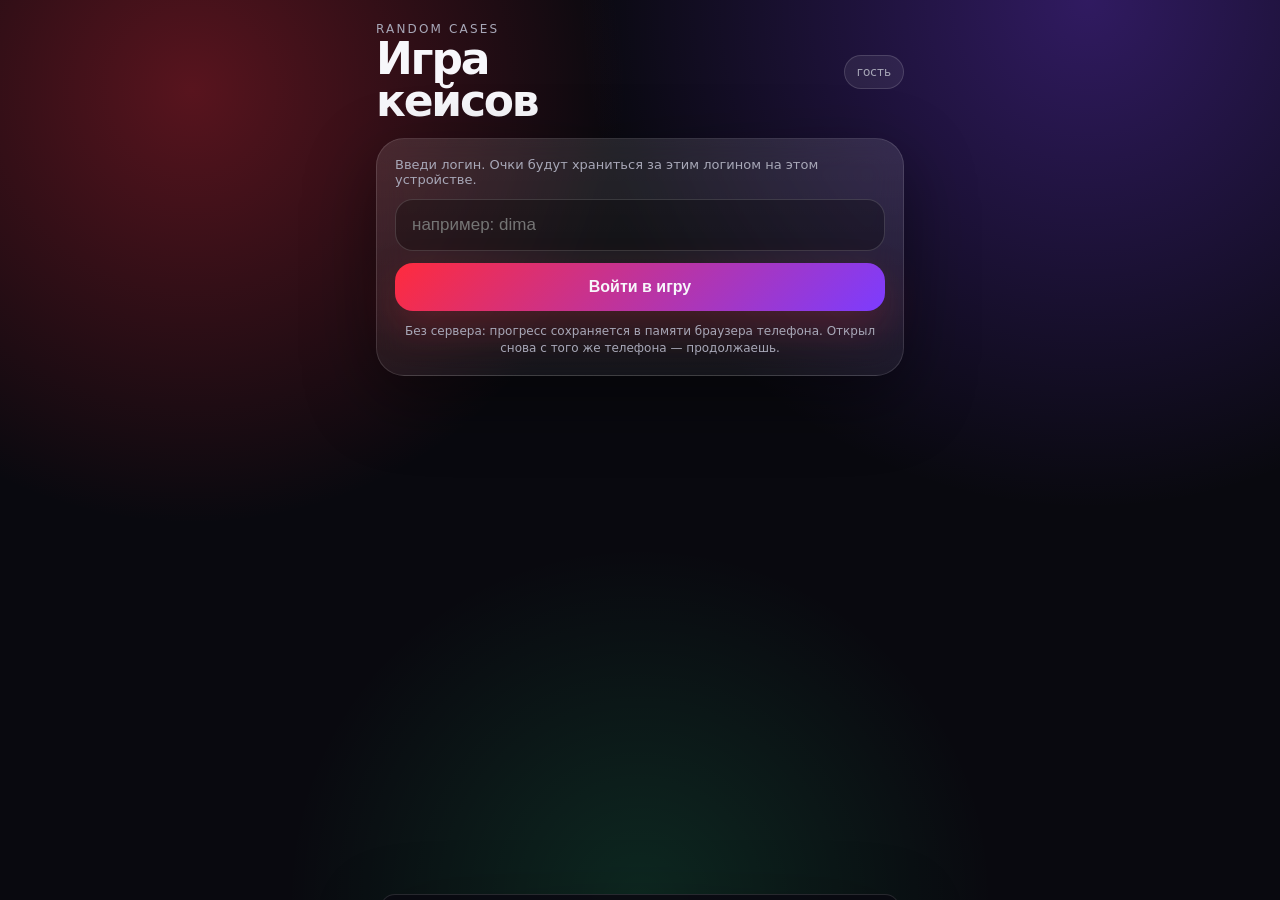
==== index.html @ 3bd00137 "Create mobile case points game" ====
<!doctype html>
<html lang="ru">
<head>
  <meta charset="utf-8" />
  <meta name="viewport" content="width=device-width, initial-scale=1, viewport-fit=cover" />
  <meta name="theme-color" content="#09090f" />
  <title>Case Points Game</title>
  <style>
    :root {
      --bg: #09090f;
      --panel: rgba(255,255,255,.08);
      --panel2: rgba(255,255,255,.12);
      --text: #f7f7fb;
      --muted: #a8a8b8;
      --accent: #ff2b3d;
      --accent2: #7c3cff;
      --good: #2cff9b;
      --warn: #ffd36a;
      --bad: #7f8797;
      --shadow: 0 24px 70px rgba(0,0,0,.42);
      --radius: 28px;
    }

    * { box-sizing: border-box; -webkit-tap-highlight-color: transparent; }
    html, body { margin: 0; min-height: 100%; background: var(--bg); color: var(--text); font-family: Inter, ui-sans-serif, system-ui, -apple-system, BlinkMacSystemFont, "Segoe UI", Arial, sans-serif; }
    body {
      background:
        radial-gradient(circle at 15% 10%, rgba(255,43,61,.32), transparent 32%),
        radial-gradient(circle at 85% 0%, rgba(124,60,255,.34), transparent 36%),
        radial-gradient(circle at 50% 100%, rgba(44,255,155,.13), transparent 32%),
        #09090f;
      overflow-x: hidden;
    }

    .app { width: min(100%, 560px); margin: 0 auto; min-height: 100svh; padding: 22px 16px calc(22px + env(safe-area-inset-bottom)); display: flex; flex-direction: column; gap: 16px; }
    .top { display: flex; align-items: center; justify-content: space-between; gap: 12px; }
    .brand { display: flex; flex-direction: column; gap: 2px; }
    .eyebrow { color: var(--muted); font-size: 12px; letter-spacing: .18em; text-transform: uppercase; }
    h1 { margin: 0; font-size: clamp(28px, 8vw, 44px); line-height: .95; letter-spacing: -.05em; }
    .badge { padding: 9px 12px; border: 1px solid rgba(255,255,255,.14); background: rgba(255,255,255,.07); border-radius: 999px; color: var(--muted); font-size: 12px; white-space: nowrap; }
    .card { border: 1px solid rgba(255,255,255,.12); background: linear-gradient(180deg, rgba(255,255,255,.11), rgba(255,255,255,.055)); border-radius: var(--radius); box-shadow: var(--shadow); backdrop-filter: blur(16px); }
    .login { padding: 18px; display: grid; gap: 12px; }
    label { font-size: 13px; color: var(--muted); }
    input { width: 100%; border: 1px solid rgba(255,255,255,.15); background: rgba(0,0,0,.28); color: var(--text); border-radius: 18px; padding: 15px 16px; outline: none; font-size: 17px; }
    input:focus { border-color: rgba(255,43,61,.72); box-shadow: 0 0 0 4px rgba(255,43,61,.13); }
    button { border: 0; color: var(--text); border-radius: 18px; padding: 15px 16px; font-weight: 800; font-size: 16px; cursor: pointer; touch-action: manipulation; }
    .primary { background: linear-gradient(135deg, var(--accent), var(--accent2)); box-shadow: 0 16px 40px rgba(255,43,61,.22); }
    .ghost { background: rgba(255,255,255,.1); color: var(--muted); }
    .danger { background: rgba(255,43,61,.14); color: #ffb8be; border: 1px solid rgba(255,43,61,.24); }
    .stats { display: grid; grid-template-columns: 1.2fr .8fr; gap: 12px; }
    .stat { padding: 16px; min-height: 96px; display: flex; flex-direction: column; justify-content: space-between; }
    .stat-title { color: var(--muted); font-size: 13px; }
    .score { font-size: 42px; font-weight: 950; letter-spacing: -.06em; }
    .small-score { font-size: 25px; font-weight: 900; }
    .game { padding: 18px; display: grid; gap: 16px; }
    .cases { display: grid; grid-template-columns: 1fr 1fr; gap: 12px; }
    .case { min-height: 190px; position: relative; overflow: hidden; background: linear-gradient(160deg, rgba(255,255,255,.16), rgba(255,255,255,.055)); border: 1px solid rgba(255,255,255,.12); display: flex; flex-direction: column; align-items: center; justify-content: center; gap: 12px; transform: translateZ(0); }
    .case::before { content: ""; position: absolute; inset: -40%; background: radial-gradient(circle, rgba(255,255,255,.22), transparent 35%); opacity: 0; transform: scale(.5); transition: .25s ease; }
    .case:active::before { opacity: 1; transform: scale(1); }
    .case-icon { width: 74px; height: 74px; border-radius: 22px; display: grid; place-items: center; font-size: 42px; background: linear-gradient(135deg, rgba(255,43,61,.26), rgba(124,60,255,.28)); border: 1px solid rgba(255,255,255,.16); box-shadow: inset 0 0 30px rgba(255,255,255,.06); }
    .case-name { font-size: 18px; font-weight: 900; }
    .case-sub { color: var(--muted); font-size: 12px; }
    .result { min-height: 94px; padding: 16px; display: grid; gap: 5px; border-radius: 24px; background: rgba(0,0,0,.22); border: 1px solid rgba(255,255,255,.09); }
    .result-title { font-size: 18px; font-weight: 900; }
    .result-text { color: var(--muted); font-size: 14px; line-height: 1.35; }
    .flash { animation: flash .45s ease both; }
    @keyframes flash { 0% { transform: scale(.98); filter: brightness(1); } 45% { transform: scale(1.02); filter: brightness(1.28); } 100% { transform: scale(1); filter: brightness(1); } }
    .history { padding: 16px; display: grid; gap: 10px; }
    .history-head { display: flex; justify-content: space-between; align-items: center; gap: 10px; }
    .history h2 { margin: 0; font-size: 18px; }
    .list { display: grid; gap: 8px; max-height: 220px; overflow: auto; padding-right: 2px; }
    .row { display: grid; grid-template-columns: 1fr auto; gap: 12px; padding: 11px 12px; border-radius: 16px; background: rgba(255,255,255,.07); color: var(--muted); font-size: 13px; }
    .gain { font-weight: 900; color: var(--good); }
    .zero { color: var(--bad); }
    .controls { display: grid; grid-template-columns: 1fr 1fr; gap: 10px; }
    .hidden { display: none !important; }
    .hint { color: var(--muted); font-size: 12px; line-height: 1.45; text-align: center; }
    .toast { position: fixed; left: 50%; bottom: calc(18px + env(safe-area-inset-bottom)); transform: translateX(-50%) translateY(140%); width: min(calc(100% - 28px), 520px); padding: 14px 16px; border-radius: 18px; background: rgba(10,10,18,.92); border: 1px solid rgba(255,255,255,.12); box-shadow: var(--shadow); color: var(--text); font-size: 14px; transition: .25s ease; z-index: 10; }
    .toast.show { transform: translateX(-50%) translateY(0); }
    @media (max-width: 380px) { .case { min-height: 165px; } .score { font-size: 36px; } .controls { grid-template-columns: 1fr; } }
  </style>
</head>
<body>
  <main class="app">
    <section class="top">
      <div class="brand">
        <div class="eyebrow">random cases</div>
        <h1>Игра<br>кейсов</h1>
      </div>
      <div class="badge" id="sessionBadge">гость</div>
    </section>

    <section class="card login" id="loginBox">
      <label for="loginInput">Введи логин. Очки будут храниться за этим логином на этом устройстве.</label>
      <input id="loginInput" autocomplete="username" inputmode="text" placeholder="например: dima" maxlength="32" />
      <button class="primary" id="loginBtn">Войти в игру</button>
      <div class="hint">Без сервера: прогресс сохраняется в памяти браузера телефона. Открыл снова с того же телефона — продолжаешь.</div>
    </section>

    <section id="gameBox" class="hidden">
      <section class="stats">
        <div class="card stat">
          <div class="stat-title">Твой баланс</div>
          <div><span class="score" id="score">0</span> очков</div>
        </div>
        <div class="card stat">
          <div class="stat-title">Открыто</div>
          <div><span class="small-score" id="opened">0</span> кейсов</div>
        </div>
      </section>

      <section class="card game">
        <div class="result" id="resultBox">
          <div class="result-title">Выбери кейс</div>
          <div class="result-text">В одном из двух кейсов может быть пусто, 50, 100 или 200 очков. Рандом холодный. Как город ночью.</div>
        </div>
        <div class="cases">
          <button class="case" data-case="left" aria-label="Открыть левый кейс">
            <div class="case-icon">◈</div>
            <div class="case-name">Кейс 01</div>
            <div class="case-sub">нажми</div>
          </button>
          <button class="case" data-case="right" aria-label="Открыть правый кейс">
            <div class="case-icon">◆</div>
            <div class="case-name">Кейс 02</div>
            <div class="case-sub">нажми</div>
          </button>
        </div>
      </section>

      <section class="card history">
        <div class="history-head">
          <h2>История</h2>
          <span class="badge" id="loginLabel"></span>
        </div>
        <div class="list" id="historyList"></div>
        <div class="controls">
          <button class="ghost" id="logoutBtn">Сменить логин</button>
          <button class="danger" id="resetBtn">Сбросить очки</button>
        </div>
      </section>
    </section>
  </main>

  <div class="toast" id="toast"></div>

  <script>
    const STORAGE_KEY = 'case-points-game-v1';
    const REWARDS = [0, 50, 100, 200];
    const state = { currentLogin: '', players: {} };

    const $ = (id) => document.getElementById(id);
    const loginBox = $('loginBox');
    const gameBox = $('gameBox');
    const loginInput = $('loginInput');
    const loginBtn = $('loginBtn');
    const score = $('score');
    const opened = $('opened');
    const resultBox = $('resultBox');
    const historyList = $('historyList');
    const sessionBadge = $('sessionBadge');
    const loginLabel = $('loginLabel');
    const toast = $('toast');

    function load() {
      try {
        const raw = localStorage.getItem(STORAGE_KEY);
        if (!raw) return;
        const saved = JSON.parse(raw);
        state.currentLogin = saved.currentLogin || '';
        state.players = saved.players || {};
      } catch (error) {
        console.warn('Storage load error', error);
      }
    }

    function save() {
      localStorage.setItem(STORAGE_KEY, JSON.stringify(state));
    }

    function normalizeLogin(value) {
      return String(value || '').trim().replace(/\s+/g, '_').toLowerCase();
    }

    function ensurePlayer(login) {
      if (!state.players[login]) {
        state.players[login] = { score: 0, opened: 0, history: [] };
      }
      return state.players[login];
    }

    function showToast(text) {
      toast.textContent = text;
      toast.classList.add('show');
      clearTimeout(showToast.timer);
      showToast.timer = setTimeout(() => toast.classList.remove('show'), 1800);
    }

    function setScreen() {
      if (state.currentLogin) {
        loginBox.classList.add('hidden');
        gameBox.classList.remove('hidden');
      } else {
        loginBox.classList.remove('hidden');
        gameBox.classList.add('hidden');
      }
      render();
    }

    function render() {
      const login = state.currentLogin;
      sessionBadge.textContent = login ? '@' + login : 'гость';
      loginLabel.textContent = login ? '@' + login : '';
      if (!login) return;

      const player = ensurePlayer(login);
      score.textContent = player.score;
      opened.textContent = player.opened;

      if (!player.history.length) {
        historyList.innerHTML = '<div class="row"><span>Пока пусто. Первый кейс ждёт.</span><span class="zero">0</span></div>';
        return;
      }

      historyList.innerHTML = player.history.slice(0, 20).map(item => {
        const cls = item.points > 0 ? 'gain' : 'zero';
        const sign = item.points > 0 ? '+' : '';
        return `<div class="row"><span>${item.time} · ${item.caseName}</span><span class="${cls}">${sign}${item.points}</span></div>`;
      }).join('');
    }

    function login() {
      const login = normalizeLogin(loginInput.value);
      if (login.length < 2) {
        showToast('Логин слишком короткий. Минимум 2 символа.');
        return;
      }
      state.currentLogin = login;
      ensurePlayer(login);
      save();
      resultBox.classList.remove('flash');
      setScreen();
      showToast('Вход выполнен: @' + login);
    }

    function openCase(caseSide) {
      const login = state.currentLogin;
      if (!login) return;
      const player = ensurePlayer(login);
      const points = REWARDS[Math.floor(Math.random() * REWARDS.length)];
      const caseName = caseSide === 'left' ? 'Кейс 01' : 'Кейс 02';
      const time = new Date().toLocaleString('ru-RU', { day: '2-digit', month: '2-digit', hour: '2-digit', minute: '2-digit' });

      player.score += points;
      player.opened += 1;
      player.history.unshift({ caseName, points, time });
      player.history = player.history.slice(0, 50);
      save();

      resultBox.classList.remove('flash');
      void resultBox.offsetWidth;
      resultBox.classList.add('flash');

      if (points === 0) {
        resultBox.innerHTML = '<div class="result-title">Пусто</div><div class="result-text">Кейс был холодный. Очки не добавлены. Баланс сохранён.</div>';
      } else {
        resultBox.innerHTML = `<div class="result-title">+${points} очков</div><div class="result-text">${caseName} сработал. Очки записаны на логин @${login}.</div>`;
      }
      render();
    }

    function logout() {
      state.currentLogin = '';
      save();
      setScreen();
      showToast('Логин сменён.');
    }

    function resetCurrent() {
      const login = state.currentLogin;
      if (!login) return;
      state.players[login] = { score: 0, opened: 0, history: [] };
      save();
      resultBox.innerHTML = '<div class="result-title">Сброшено</div><div class="result-text">Очки текущего логина очищены. Можно начинать заново.</div>';
      render();
      showToast('Очки сброшены для @' + login);
    }

    loginBtn.addEventListener('click', login);
    loginInput.addEventListener('keydown', (event) => { if (event.key === 'Enter') login(); });
    document.querySelectorAll('.case').forEach(btn => btn.addEventListener('click', () => openCase(btn.dataset.case)));
    $('logoutBtn').addEventListener('click', logout);
    $('resetBtn').addEventListener('click', resetCurrent);

    load();
    setScreen();
  </script>
</body>
</html>
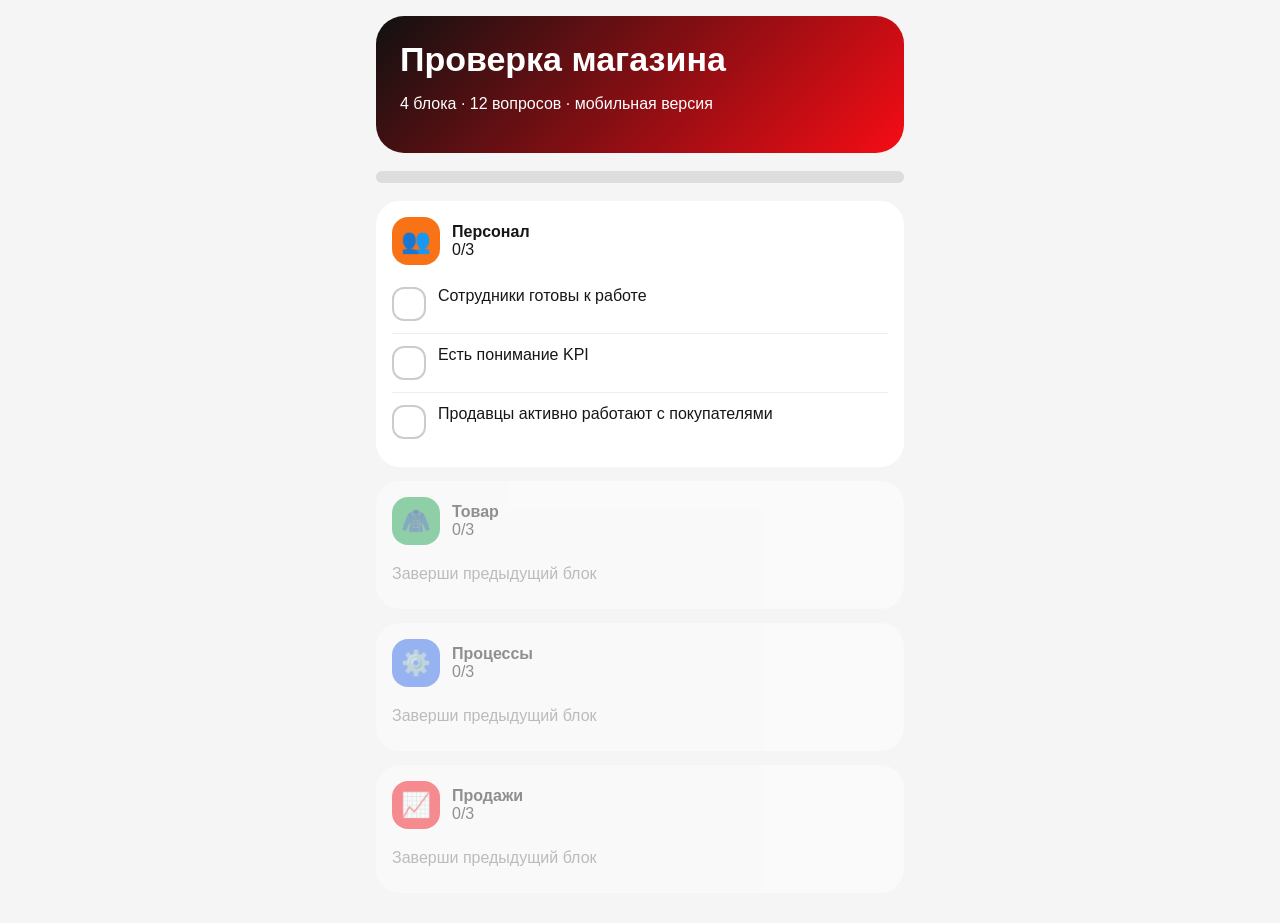
==== commit 7f213367: "Build mobile store checklist app" ====
--- a/index.html
+++ b/index.html
@@ -1,299 +1 @@
-<!doctype html>
-<html lang="ru">
-<head>
-  <meta charset="utf-8" />
-  <meta name="viewport" content="width=device-width, initial-scale=1, viewport-fit=cover" />
-  <meta name="theme-color" content="#09090f" />
-  <title>Case Points Game</title>
-  <style>
-    :root {
-      --bg: #09090f;
-      --panel: rgba(255,255,255,.08);
-      --panel2: rgba(255,255,255,.12);
-      --text: #f7f7fb;
-      --muted: #a8a8b8;
-      --accent: #ff2b3d;
-      --accent2: #7c3cff;
-      --good: #2cff9b;
-      --warn: #ffd36a;
-      --bad: #7f8797;
-      --shadow: 0 24px 70px rgba(0,0,0,.42);
-      --radius: 28px;
-    }
-
-    * { box-sizing: border-box; -webkit-tap-highlight-color: transparent; }
-    html, body { margin: 0; min-height: 100%; background: var(--bg); color: var(--text); font-family: Inter, ui-sans-serif, system-ui, -apple-system, BlinkMacSystemFont, "Segoe UI", Arial, sans-serif; }
-    body {
-      background:
-        radial-gradient(circle at 15% 10%, rgba(255,43,61,.32), transparent 32%),
-        radial-gradient(circle at 85% 0%, rgba(124,60,255,.34), transparent 36%),
-        radial-gradient(circle at 50% 100%, rgba(44,255,155,.13), transparent 32%),
-        #09090f;
-      overflow-x: hidden;
-    }
-
-    .app { width: min(100%, 560px); margin: 0 auto; min-height: 100svh; padding: 22px 16px calc(22px + env(safe-area-inset-bottom)); display: flex; flex-direction: column; gap: 16px; }
-    .top { display: flex; align-items: center; justify-content: space-between; gap: 12px; }
-    .brand { display: flex; flex-direction: column; gap: 2px; }
-    .eyebrow { color: var(--muted); font-size: 12px; letter-spacing: .18em; text-transform: uppercase; }
-    h1 { margin: 0; font-size: clamp(28px, 8vw, 44px); line-height: .95; letter-spacing: -.05em; }
-    .badge { padding: 9px 12px; border: 1px solid rgba(255,255,255,.14); background: rgba(255,255,255,.07); border-radius: 999px; color: var(--muted); font-size: 12px; white-space: nowrap; }
-    .card { border: 1px solid rgba(255,255,255,.12); background: linear-gradient(180deg, rgba(255,255,255,.11), rgba(255,255,255,.055)); border-radius: var(--radius); box-shadow: var(--shadow); backdrop-filter: blur(16px); }
-    .login { padding: 18px; display: grid; gap: 12px; }
-    label { font-size: 13px; color: var(--muted); }
-    input { width: 100%; border: 1px solid rgba(255,255,255,.15); background: rgba(0,0,0,.28); color: var(--text); border-radius: 18px; padding: 15px 16px; outline: none; font-size: 17px; }
-    input:focus { border-color: rgba(255,43,61,.72); box-shadow: 0 0 0 4px rgba(255,43,61,.13); }
-    button { border: 0; color: var(--text); border-radius: 18px; padding: 15px 16px; font-weight: 800; font-size: 16px; cursor: pointer; touch-action: manipulation; }
-    .primary { background: linear-gradient(135deg, var(--accent), var(--accent2)); box-shadow: 0 16px 40px rgba(255,43,61,.22); }
-    .ghost { background: rgba(255,255,255,.1); color: var(--muted); }
-    .danger { background: rgba(255,43,61,.14); color: #ffb8be; border: 1px solid rgba(255,43,61,.24); }
-    .stats { display: grid; grid-template-columns: 1.2fr .8fr; gap: 12px; }
-    .stat { padding: 16px; min-height: 96px; display: flex; flex-direction: column; justify-content: space-between; }
-    .stat-title { color: var(--muted); font-size: 13px; }
-    .score { font-size: 42px; font-weight: 950; letter-spacing: -.06em; }
-    .small-score { font-size: 25px; font-weight: 900; }
-    .game { padding: 18px; display: grid; gap: 16px; }
-    .cases { display: grid; grid-template-columns: 1fr 1fr; gap: 12px; }
-    .case { min-height: 190px; position: relative; overflow: hidden; background: linear-gradient(160deg, rgba(255,255,255,.16), rgba(255,255,255,.055)); border: 1px solid rgba(255,255,255,.12); display: flex; flex-direction: column; align-items: center; justify-content: center; gap: 12px; transform: translateZ(0); }
-    .case::before { content: ""; position: absolute; inset: -40%; background: radial-gradient(circle, rgba(255,255,255,.22), transparent 35%); opacity: 0; transform: scale(.5); transition: .25s ease; }
-    .case:active::before { opacity: 1; transform: scale(1); }
-    .case-icon { width: 74px; height: 74px; border-radius: 22px; display: grid; place-items: center; font-size: 42px; background: linear-gradient(135deg, rgba(255,43,61,.26), rgba(124,60,255,.28)); border: 1px solid rgba(255,255,255,.16); box-shadow: inset 0 0 30px rgba(255,255,255,.06); }
-    .case-name { font-size: 18px; font-weight: 900; }
-    .case-sub { color: var(--muted); font-size: 12px; }
-    .result { min-height: 94px; padding: 16px; display: grid; gap: 5px; border-radius: 24px; background: rgba(0,0,0,.22); border: 1px solid rgba(255,255,255,.09); }
-    .result-title { font-size: 18px; font-weight: 900; }
-    .result-text { color: var(--muted); font-size: 14px; line-height: 1.35; }
-    .flash { animation: flash .45s ease both; }
-    @keyframes flash { 0% { transform: scale(.98); filter: brightness(1); } 45% { transform: scale(1.02); filter: brightness(1.28); } 100% { transform: scale(1); filter: brightness(1); } }
-    .history { padding: 16px; display: grid; gap: 10px; }
-    .history-head { display: flex; justify-content: space-between; align-items: center; gap: 10px; }
-    .history h2 { margin: 0; font-size: 18px; }
-    .list { display: grid; gap: 8px; max-height: 220px; overflow: auto; padding-right: 2px; }
-    .row { display: grid; grid-template-columns: 1fr auto; gap: 12px; padding: 11px 12px; border-radius: 16px; background: rgba(255,255,255,.07); color: var(--muted); font-size: 13px; }
-    .gain { font-weight: 900; color: var(--good); }
-    .zero { color: var(--bad); }
-    .controls { display: grid; grid-template-columns: 1fr 1fr; gap: 10px; }
-    .hidden { display: none !important; }
-    .hint { color: var(--muted); font-size: 12px; line-height: 1.45; text-align: center; }
-    .toast { position: fixed; left: 50%; bottom: calc(18px + env(safe-area-inset-bottom)); transform: translateX(-50%) translateY(140%); width: min(calc(100% - 28px), 520px); padding: 14px 16px; border-radius: 18px; background: rgba(10,10,18,.92); border: 1px solid rgba(255,255,255,.12); box-shadow: var(--shadow); color: var(--text); font-size: 14px; transition: .25s ease; z-index: 10; }
-    .toast.show { transform: translateX(-50%) translateY(0); }
-    @media (max-width: 380px) { .case { min-height: 165px; } .score { font-size: 36px; } .controls { grid-template-columns: 1fr; } }
-  </style>
-</head>
-<body>
-  <main class="app">
-    <section class="top">
-      <div class="brand">
-        <div class="eyebrow">random cases</div>
-        <h1>Игра<br>кейсов</h1>
-      </div>
-      <div class="badge" id="sessionBadge">гость</div>
-    </section>
-
-    <section class="card login" id="loginBox">
-      <label for="loginInput">Введи логин. Очки будут храниться за этим логином на этом устройстве.</label>
-      <input id="loginInput" autocomplete="username" inputmode="text" placeholder="например: dima" maxlength="32" />
-      <button class="primary" id="loginBtn">Войти в игру</button>
-      <div class="hint">Без сервера: прогресс сохраняется в памяти браузера телефона. Открыл снова с того же телефона — продолжаешь.</div>
-    </section>
-
-    <section id="gameBox" class="hidden">
-      <section class="stats">
-        <div class="card stat">
-          <div class="stat-title">Твой баланс</div>
-          <div><span class="score" id="score">0</span> очков</div>
-        </div>
-        <div class="card stat">
-          <div class="stat-title">Открыто</div>
-          <div><span class="small-score" id="opened">0</span> кейсов</div>
-        </div>
-      </section>
-
-      <section class="card game">
-        <div class="result" id="resultBox">
-          <div class="result-title">Выбери кейс</div>
-          <div class="result-text">В одном из двух кейсов может быть пусто, 50, 100 или 200 очков. Рандом холодный. Как город ночью.</div>
-        </div>
-        <div class="cases">
-          <button class="case" data-case="left" aria-label="Открыть левый кейс">
-            <div class="case-icon">◈</div>
-            <div class="case-name">Кейс 01</div>
-            <div class="case-sub">нажми</div>
-          </button>
-          <button class="case" data-case="right" aria-label="Открыть правый кейс">
-            <div class="case-icon">◆</div>
-            <div class="case-name">Кейс 02</div>
-            <div class="case-sub">нажми</div>
-          </button>
-        </div>
-      </section>
-
-      <section class="card history">
-        <div class="history-head">
-          <h2>История</h2>
-          <span class="badge" id="loginLabel"></span>
-        </div>
-        <div class="list" id="historyList"></div>
-        <div class="controls">
-          <button class="ghost" id="logoutBtn">Сменить логин</button>
-          <button class="danger" id="resetBtn">Сбросить очки</button>
-        </div>
-      </section>
-    </section>
-  </main>
-
-  <div class="toast" id="toast"></div>
-
-  <script>
-    const STORAGE_KEY = 'case-points-game-v1';
-    const REWARDS = [0, 50, 100, 200];
-    const state = { currentLogin: '', players: {} };
-
-    const $ = (id) => document.getElementById(id);
-    const loginBox = $('loginBox');
-    const gameBox = $('gameBox');
-    const loginInput = $('loginInput');
-    const loginBtn = $('loginBtn');
-    const score = $('score');
-    const opened = $('opened');
-    const resultBox = $('resultBox');
-    const historyList = $('historyList');
-    const sessionBadge = $('sessionBadge');
-    const loginLabel = $('loginLabel');
-    const toast = $('toast');
-
-    function load() {
-      try {
-        const raw = localStorage.getItem(STORAGE_KEY);
-        if (!raw) return;
-        const saved = JSON.parse(raw);
-        state.currentLogin = saved.currentLogin || '';
-        state.players = saved.players || {};
-      } catch (error) {
-        console.warn('Storage load error', error);
-      }
-    }
-
-    function save() {
-      localStorage.setItem(STORAGE_KEY, JSON.stringify(state));
-    }
-
-    function normalizeLogin(value) {
-      return String(value || '').trim().replace(/\s+/g, '_').toLowerCase();
-    }
-
-    function ensurePlayer(login) {
-      if (!state.players[login]) {
-        state.players[login] = { score: 0, opened: 0, history: [] };
-      }
-      return state.players[login];
-    }
-
-    function showToast(text) {
-      toast.textContent = text;
-      toast.classList.add('show');
-      clearTimeout(showToast.timer);
-      showToast.timer = setTimeout(() => toast.classList.remove('show'), 1800);
-    }
-
-    function setScreen() {
-      if (state.currentLogin) {
-        loginBox.classList.add('hidden');
-        gameBox.classList.remove('hidden');
-      } else {
-        loginBox.classList.remove('hidden');
-        gameBox.classList.add('hidden');
-      }
-      render();
-    }
-
-    function render() {
-      const login = state.currentLogin;
-      sessionBadge.textContent = login ? '@' + login : 'гость';
-      loginLabel.textContent = login ? '@' + login : '';
-      if (!login) return;
-
-      const player = ensurePlayer(login);
-      score.textContent = player.score;
-      opened.textContent = player.opened;
-
-      if (!player.history.length) {
-        historyList.innerHTML = '<div class="row"><span>Пока пусто. Первый кейс ждёт.</span><span class="zero">0</span></div>';
-        return;
-      }
-
-      historyList.innerHTML = player.history.slice(0, 20).map(item => {
-        const cls = item.points > 0 ? 'gain' : 'zero';
-        const sign = item.points > 0 ? '+' : '';
-        return `<div class="row"><span>${item.time} · ${item.caseName}</span><span class="${cls}">${sign}${item.points}</span></div>`;
-      }).join('');
-    }
-
-    function login() {
-      const login = normalizeLogin(loginInput.value);
-      if (login.length < 2) {
-        showToast('Логин слишком короткий. Минимум 2 символа.');
-        return;
-      }
-      state.currentLogin = login;
-      ensurePlayer(login);
-      save();
-      resultBox.classList.remove('flash');
-      setScreen();
-      showToast('Вход выполнен: @' + login);
-    }
-
-    function openCase(caseSide) {
-      const login = state.currentLogin;
-      if (!login) return;
-      const player = ensurePlayer(login);
-      const points = REWARDS[Math.floor(Math.random() * REWARDS.length)];
-      const caseName = caseSide === 'left' ? 'Кейс 01' : 'Кейс 02';
-      const time = new Date().toLocaleString('ru-RU', { day: '2-digit', month: '2-digit', hour: '2-digit', minute: '2-digit' });
-
-      player.score += points;
-      player.opened += 1;
-      player.history.unshift({ caseName, points, time });
-      player.history = player.history.slice(0, 50);
-      save();
-
-      resultBox.classList.remove('flash');
-      void resultBox.offsetWidth;
-      resultBox.classList.add('flash');
-
-      if (points === 0) {
-        resultBox.innerHTML = '<div class="result-title">Пусто</div><div class="result-text">Кейс был холодный. Очки не добавлены. Баланс сохранён.</div>';
-      } else {
-        resultBox.innerHTML = `<div class="result-title">+${points} очков</div><div class="result-text">${caseName} сработал. Очки записаны на логин @${login}.</div>`;
-      }
-      render();
-    }
-
-    function logout() {
-      state.currentLogin = '';
-      save();
-      setScreen();
-      showToast('Логин сменён.');
-    }
-
-    function resetCurrent() {
-      const login = state.currentLogin;
-      if (!login) return;
-      state.players[login] = { score: 0, opened: 0, history: [] };
-      save();
-      resultBox.innerHTML = '<div class="result-title">Сброшено</div><div class="result-text">Очки текущего логина очищены. Можно начинать заново.</div>';
-      render();
-      showToast('Очки сброшены для @' + login);
-    }
-
-    loginBtn.addEventListener('click', login);
-    loginInput.addEventListener('keydown', (event) => { if (event.key === 'Enter') login(); });
-    document.querySelectorAll('.case').forEach(btn => btn.addEventListener('click', () => openCase(btn.dataset.case)));
-    $('logoutBtn').addEventListener('click', logout);
-    $('resetBtn').addEventListener('click', resetCurrent);
-
-    load();
-    setScreen();
-  </script>
-</body>
-</html>+<!DOCTYPE html><html lang="ru"><head><meta charset="UTF-8"><meta name="viewport" content="width=device-width, initial-scale=1.0"><title>Чек-лист магазина</title><style>:root{--red:#f60c15;--dark:#161616;--bg:#f5f5f5;--green:#16a34a;--orange:#f97316;--blue:#2563eb}*{box-sizing:border-box}body{margin:0;font-family:-apple-system,BlinkMacSystemFont,'Segoe UI',sans-serif;background:var(--bg);color:var(--dark)}.app{max-width:560px;margin:auto;padding:16px}.hero{background:linear-gradient(135deg,#111,#f60c15);color:#fff;padding:24px;border-radius:28px}.hero h1{margin:0 0 10px;font-size:34px}.progress{height:12px;background:#ddd;border-radius:999px;overflow:hidden;margin:18px 0}.bar{height:100%;width:0;background:linear-gradient(90deg,var(--red),#ff9d00);transition:.3s}.block{background:#fff;border-radius:24px;padding:16px;margin-bottom:14px;opacity:.45;transition:.3s}.block.active,.block.done{opacity:1}.head{display:flex;gap:12px;align-items:center;margin-bottom:10px}.icon{width:48px;height:48px;border-radius:16px;display:flex;align-items:center;justify-content:center;color:#fff;font-size:24px}.personnel{background:var(--orange)}.product{background:var(--green)}.process{background:var(--blue)}.sales{background:var(--red)}.question{display:flex;gap:12px;padding:12px 0;border-top:1px solid #eee;align-items:flex-start}.question:first-child{border-top:0}.check{width:34px;height:34px;border-radius:12px;border:2px solid #ccc;flex:0 0 34px;display:flex;align-items:center;justify-content:center;font-weight:900}.question.done .check{background:var(--green);border-color:var(--green);color:#fff}.question.done .check:before{content:'✓'}.locked{display:none;color:#777;padding:10px 0}.block:not(.active):not(.done) .questions{display:none}.block:not(.active):not(.done) .locked{display:block}.result{display:none;background:#fff;padding:18px;border-radius:28px;margin-top:20px}.result.show{display:block}.donut{width:220px;height:220px;border-radius:50%;margin:18px auto;position:relative}.donut:after{content:attr(data-label);position:absolute;inset:34px;background:#fff;border-radius:50%;display:flex;align-items:center;justify-content:center;font-size:32px;font-weight:900}.legend div{display:flex;justify-content:space-between;background:#f7f7f7;padding:12px;border-radius:14px;margin-top:8px}button.reset{width:100%;padding:15px;border:0;border-radius:16px;background:#111;color:#fff;font-weight:800;margin-top:14px}</style></head><body><main class='app'><section class='hero'><h1>Проверка магазина</h1><p>4 блока · 12 вопросов · мобильная версия</p></section><div class='progress'><div class='bar' id='bar'></div></div><div id='blocks'></div><section class='result' id='result'><h2>Статистика проверки</h2><div class='donut' id='donut' data-label='100%'></div><div class='legend' id='legend'></div><button class='reset' onclick='resetAll()'>Начать заново</button></section></main><script>const data=[{id:'personnel',title:'Персонал',cls:'personnel',icon:'👥',q:['Сотрудники готовы к работе','Есть понимание KPI','Продавцы активно работают с покупателями']},{id:'product',title:'Товар',cls:'product',icon:'🧥',q:['Товар отпарен','Размеры представлены','Ценники корректны']},{id:'process',title:'Процессы',cls:'process',icon:'⚙️',q:['Касса работает','Поставка разобрана','Зал чистый и освещен']},{id:'sales',title:'Продажи',cls:'sales',icon:'📈',q:['Есть допродажи','Команда знает план','Контролируются примерки']}];const total=12;let state=JSON.parse(localStorage.getItem('checklist-v1')||'{}');data.forEach(b=>{if(!state[b.id])state[b.id]=[false,false,false]});function done(b){return state[b.id].every(Boolean)}function activeIndex(){const i=data.findIndex(b=>!done(b));return i===-1?3:i}function render(){const root=document.getElementById('blocks');root.innerHTML='';const ai=activeIndex();data.forEach((b,bi)=>{const el=document.createElement('div');el.className='block '+(done(b)?'done':'')+' '+((bi===ai&&!done(b))?'active':'');el.innerHTML=`<div class='head'><div class='icon ${b.cls}'>${b.icon}</div><div><b>${b.title}</b><div>${state[b.id].filter(Boolean).length}/3</div></div></div><div class='locked'>Заверши предыдущий блок</div><div class='questions'>${b.q.map((q,i)=>`<div class='question ${state[b.id][i]?'done':''}' data-b='${b.id}' data-i='${i}'><div class='check'></div><div>${q}</div></div>`).join('')}</div>`;root.appendChild(el)});document.querySelectorAll('.question').forEach(q=>q.onclick=()=>{const b=q.dataset.b;const i=+q.dataset.i;state[b][i]=!state[b][i];save();render()});const completed=data.reduce((s,b)=>s+state[b.id].filter(Boolean).length,0);document.getElementById('bar').style.width=(completed/total*100)+'%';if(completed===total)showResult();else document.getElementById('result').classList.remove('show')}function showResult(){const result=document.getElementById('result');result.classList.add('show');const colors=['#f97316','#16a34a','#2563eb','#f60c15'];let start=0;let grad=[];data.forEach((b,i)=>{let deg=90;grad.push(`${colors[i]} ${start}deg ${start+deg}deg`);start+=deg});const donut=document.getElementById('donut');donut.style.background=`conic-gradient(${grad.join(',')})`;const legend=document.getElementById('legend');legend.innerHTML=data.map((b,i)=>`<div><span>${b.title}</span><b>3/3</b></div>`).join('')}function save(){localStorage.setItem('checklist-v1',JSON.stringify(state))}function resetAll(){localStorage.removeItem('checklist-v1');state={};data.forEach(b=>state[b.id]=[false,false,false]);save();render();window.scrollTo({top:0,behavior:'smooth'})}render();</script></body></html>
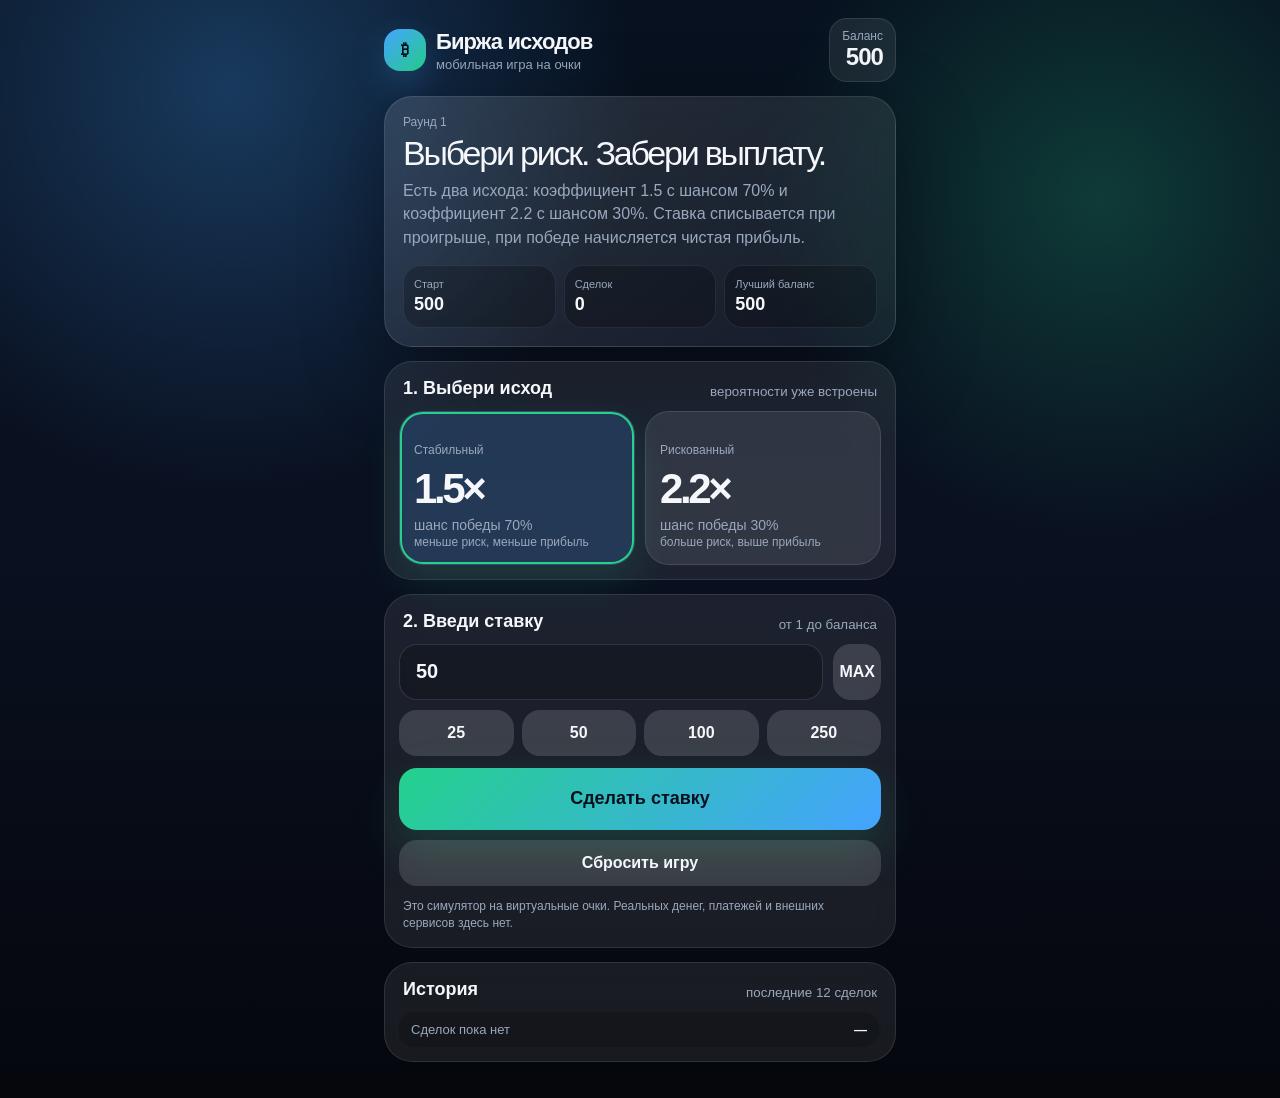
==== commit b4437daf: "Add mobile exchange odds game" ====
--- a/index.html
+++ b/index.html
@@ -1 +1,492 @@
-<!DOCTYPE html><html lang="ru"><head><meta charset="UTF-8"><meta name="viewport" content="width=device-width, initial-scale=1.0"><title>Чек-лист магазина</title><style>:root{--red:#f60c15;--dark:#161616;--bg:#f5f5f5;--green:#16a34a;--orange:#f97316;--blue:#2563eb}*{box-sizing:border-box}body{margin:0;font-family:-apple-system,BlinkMacSystemFont,'Segoe UI',sans-serif;background:var(--bg);color:var(--dark)}.app{max-width:560px;margin:auto;padding:16px}.hero{background:linear-gradient(135deg,#111,#f60c15);color:#fff;padding:24px;border-radius:28px}.hero h1{margin:0 0 10px;font-size:34px}.progress{height:12px;background:#ddd;border-radius:999px;overflow:hidden;margin:18px 0}.bar{height:100%;width:0;background:linear-gradient(90deg,var(--red),#ff9d00);transition:.3s}.block{background:#fff;border-radius:24px;padding:16px;margin-bottom:14px;opacity:.45;transition:.3s}.block.active,.block.done{opacity:1}.head{display:flex;gap:12px;align-items:center;margin-bottom:10px}.icon{width:48px;height:48px;border-radius:16px;display:flex;align-items:center;justify-content:center;color:#fff;font-size:24px}.personnel{background:var(--orange)}.product{background:var(--green)}.process{background:var(--blue)}.sales{background:var(--red)}.question{display:flex;gap:12px;padding:12px 0;border-top:1px solid #eee;align-items:flex-start}.question:first-child{border-top:0}.check{width:34px;height:34px;border-radius:12px;border:2px solid #ccc;flex:0 0 34px;display:flex;align-items:center;justify-content:center;font-weight:900}.question.done .check{background:var(--green);border-color:var(--green);color:#fff}.question.done .check:before{content:'✓'}.locked{display:none;color:#777;padding:10px 0}.block:not(.active):not(.done) .questions{display:none}.block:not(.active):not(.done) .locked{display:block}.result{display:none;background:#fff;padding:18px;border-radius:28px;margin-top:20px}.result.show{display:block}.donut{width:220px;height:220px;border-radius:50%;margin:18px auto;position:relative}.donut:after{content:attr(data-label);position:absolute;inset:34px;background:#fff;border-radius:50%;display:flex;align-items:center;justify-content:center;font-size:32px;font-weight:900}.legend div{display:flex;justify-content:space-between;background:#f7f7f7;padding:12px;border-radius:14px;margin-top:8px}button.reset{width:100%;padding:15px;border:0;border-radius:16px;background:#111;color:#fff;font-weight:800;margin-top:14px}</style></head><body><main class='app'><section class='hero'><h1>Проверка магазина</h1><p>4 блока · 12 вопросов · мобильная версия</p></section><div class='progress'><div class='bar' id='bar'></div></div><div id='blocks'></div><section class='result' id='result'><h2>Статистика проверки</h2><div class='donut' id='donut' data-label='100%'></div><div class='legend' id='legend'></div><button class='reset' onclick='resetAll()'>Начать заново</button></section></main><script>const data=[{id:'personnel',title:'Персонал',cls:'personnel',icon:'👥',q:['Сотрудники готовы к работе','Есть понимание KPI','Продавцы активно работают с покупателями']},{id:'product',title:'Товар',cls:'product',icon:'🧥',q:['Товар отпарен','Размеры представлены','Ценники корректны']},{id:'process',title:'Процессы',cls:'process',icon:'⚙️',q:['Касса работает','Поставка разобрана','Зал чистый и освещен']},{id:'sales',title:'Продажи',cls:'sales',icon:'📈',q:['Есть допродажи','Команда знает план','Контролируются примерки']}];const total=12;let state=JSON.parse(localStorage.getItem('checklist-v1')||'{}');data.forEach(b=>{if(!state[b.id])state[b.id]=[false,false,false]});function done(b){return state[b.id].every(Boolean)}function activeIndex(){const i=data.findIndex(b=>!done(b));return i===-1?3:i}function render(){const root=document.getElementById('blocks');root.innerHTML='';const ai=activeIndex();data.forEach((b,bi)=>{const el=document.createElement('div');el.className='block '+(done(b)?'done':'')+' '+((bi===ai&&!done(b))?'active':'');el.innerHTML=`<div class='head'><div class='icon ${b.cls}'>${b.icon}</div><div><b>${b.title}</b><div>${state[b.id].filter(Boolean).length}/3</div></div></div><div class='locked'>Заверши предыдущий блок</div><div class='questions'>${b.q.map((q,i)=>`<div class='question ${state[b.id][i]?'done':''}' data-b='${b.id}' data-i='${i}'><div class='check'></div><div>${q}</div></div>`).join('')}</div>`;root.appendChild(el)});document.querySelectorAll('.question').forEach(q=>q.onclick=()=>{const b=q.dataset.b;const i=+q.dataset.i;state[b][i]=!state[b][i];save();render()});const completed=data.reduce((s,b)=>s+state[b.id].filter(Boolean).length,0);document.getElementById('bar').style.width=(completed/total*100)+'%';if(completed===total)showResult();else document.getElementById('result').classList.remove('show')}function showResult(){const result=document.getElementById('result');result.classList.add('show');const colors=['#f97316','#16a34a','#2563eb','#f60c15'];let start=0;let grad=[];data.forEach((b,i)=>{let deg=90;grad.push(`${colors[i]} ${start}deg ${start+deg}deg`);start+=deg});const donut=document.getElementById('donut');donut.style.background=`conic-gradient(${grad.join(',')})`;const legend=document.getElementById('legend');legend.innerHTML=data.map((b,i)=>`<div><span>${b.title}</span><b>3/3</b></div>`).join('')}function save(){localStorage.setItem('checklist-v1',JSON.stringify(state))}function resetAll(){localStorage.removeItem('checklist-v1');state={};data.forEach(b=>state[b.id]=[false,false,false]);save();render();window.scrollTo({top:0,behavior:'smooth'})}render();</script></body></html>+<!DOCTYPE html>
+<html lang="ru">
+<head>
+  <meta charset="UTF-8" />
+  <meta name="viewport" content="width=device-width, initial-scale=1, viewport-fit=cover" />
+  <meta name="theme-color" content="#07111f" />
+  <title>Биржа исходов</title>
+  <style>
+    :root {
+      --bg: #07111f;
+      --panel: rgba(255,255,255,.08);
+      --panel-strong: rgba(255,255,255,.14);
+      --text: #f5f7fb;
+      --muted: #9aa8bd;
+      --green: #24d18c;
+      --red: #ff4d67;
+      --blue: #45a3ff;
+      --yellow: #ffd166;
+      --shadow: 0 24px 80px rgba(0,0,0,.35);
+    }
+
+    * { box-sizing: border-box; -webkit-tap-highlight-color: transparent; }
+
+    body {
+      margin: 0;
+      min-height: 100svh;
+      font-family: -apple-system, BlinkMacSystemFont, "Segoe UI", Roboto, Arial, sans-serif;
+      color: var(--text);
+      background:
+        radial-gradient(circle at 18% 8%, rgba(69,163,255,.28), transparent 28%),
+        radial-gradient(circle at 86% 18%, rgba(36,209,140,.22), transparent 24%),
+        linear-gradient(180deg, #07111f 0%, #0a1020 50%, #05070d 100%);
+      overflow-x: hidden;
+    }
+
+    button, input { font: inherit; }
+
+    .app {
+      width: min(100%, 540px);
+      margin: 0 auto;
+      padding: 18px 14px max(22px, env(safe-area-inset-bottom));
+    }
+
+    .top {
+      display: flex;
+      justify-content: space-between;
+      gap: 12px;
+      align-items: center;
+      margin-bottom: 14px;
+    }
+
+    .brand {
+      display: flex;
+      align-items: center;
+      gap: 10px;
+      min-width: 0;
+    }
+
+    .logo {
+      width: 42px;
+      height: 42px;
+      border-radius: 16px;
+      background: linear-gradient(135deg, var(--blue), var(--green));
+      display: grid;
+      place-items: center;
+      font-weight: 900;
+      color: #07111f;
+      box-shadow: 0 12px 34px rgba(69,163,255,.24);
+    }
+
+    h1 { margin: 0; font-size: 22px; letter-spacing: -.04em; }
+    .sub { color: var(--muted); font-size: 13px; margin-top: 2px; }
+
+    .score {
+      text-align: right;
+      flex: 0 0 auto;
+      padding: 10px 12px;
+      border-radius: 18px;
+      background: var(--panel);
+      border: 1px solid rgba(255,255,255,.1);
+    }
+
+    .score span { display: block; color: var(--muted); font-size: 12px; }
+    .score b { font-size: 24px; letter-spacing: -.04em; }
+
+    .hero {
+      border-radius: 28px;
+      padding: 18px;
+      background: linear-gradient(145deg, rgba(255,255,255,.13), rgba(255,255,255,.05));
+      border: 1px solid rgba(255,255,255,.12);
+      box-shadow: var(--shadow);
+      backdrop-filter: blur(14px);
+      margin-bottom: 14px;
+    }
+
+    .hero-title { font-size: 34px; line-height: .95; margin: 8px 0 10px; letter-spacing: -.065em; }
+    .hero p { color: var(--muted); margin: 0; line-height: 1.45; }
+
+    .stats {
+      display: grid;
+      grid-template-columns: repeat(3, 1fr);
+      gap: 8px;
+      margin-top: 16px;
+    }
+
+    .stat {
+      border-radius: 18px;
+      padding: 12px 10px;
+      background: rgba(0,0,0,.22);
+      border: 1px solid rgba(255,255,255,.08);
+    }
+
+    .stat span { display: block; color: var(--muted); font-size: 11px; }
+    .stat b { display: block; font-size: 18px; margin-top: 4px; }
+
+    .panel {
+      border-radius: 28px;
+      padding: 14px;
+      background: rgba(255,255,255,.08);
+      border: 1px solid rgba(255,255,255,.1);
+      backdrop-filter: blur(12px);
+      margin-bottom: 14px;
+    }
+
+    .section-title {
+      display: flex;
+      justify-content: space-between;
+      align-items: end;
+      gap: 10px;
+      margin: 2px 4px 12px;
+    }
+
+    .section-title h2 { margin: 0; font-size: 18px; }
+    .section-title small { color: var(--muted); text-align: right; }
+
+    .outcomes {
+      display: grid;
+      grid-template-columns: 1fr 1fr;
+      gap: 10px;
+    }
+
+    .outcome {
+      position: relative;
+      border: 0;
+      color: var(--text);
+      text-align: left;
+      min-height: 154px;
+      padding: 14px;
+      border-radius: 24px;
+      background: rgba(255,255,255,.09);
+      border: 1px solid rgba(255,255,255,.1);
+      box-shadow: inset 0 0 0 1px transparent;
+      cursor: pointer;
+      transition: transform .16s ease, background .16s ease, box-shadow .16s ease;
+      touch-action: manipulation;
+    }
+
+    .outcome:active { transform: scale(.985); }
+    .outcome.selected {
+      background: rgba(69,163,255,.18);
+      box-shadow: inset 0 0 0 2px var(--blue), 0 16px 42px rgba(69,163,255,.12);
+    }
+
+    .outcome.good.selected { box-shadow: inset 0 0 0 2px var(--green), 0 16px 42px rgba(36,209,140,.14); }
+    .outcome.risky.selected { box-shadow: inset 0 0 0 2px var(--yellow), 0 16px 42px rgba(255,209,102,.12); }
+
+    .tag { color: var(--muted); font-size: 12px; }
+    .coef { font-size: 42px; font-weight: 900; letter-spacing: -.08em; margin: 8px 0 4px; }
+    .chance { font-size: 14px; color: var(--muted); }
+    .hint { position: absolute; left: 14px; right: 14px; bottom: 14px; font-size: 12px; color: var(--muted); line-height: 1.35; }
+
+    .bet-row { display: grid; grid-template-columns: 1fr auto; gap: 10px; }
+
+    .bet-input {
+      width: 100%;
+      min-height: 56px;
+      border: 1px solid rgba(255,255,255,.12);
+      outline: 0;
+      border-radius: 18px;
+      padding: 0 16px;
+      color: var(--text);
+      background: rgba(0,0,0,.22);
+      font-size: 20px;
+      font-weight: 800;
+    }
+
+    .bet-input:focus { border-color: var(--blue); box-shadow: 0 0 0 4px rgba(69,163,255,.14); }
+
+    .chips { display: grid; grid-template-columns: repeat(4, 1fr); gap: 8px; margin-top: 10px; }
+
+    .chip, .play, .reset {
+      border: 0;
+      border-radius: 18px;
+      color: var(--text);
+      background: var(--panel-strong);
+      min-height: 46px;
+      font-weight: 800;
+      cursor: pointer;
+      touch-action: manipulation;
+    }
+
+    .chip:active, .play:active, .reset:active { transform: scale(.985); }
+
+    .play {
+      width: 100%;
+      min-height: 62px;
+      margin-top: 12px;
+      color: #06111e;
+      background: linear-gradient(135deg, var(--green), var(--blue));
+      box-shadow: 0 18px 50px rgba(36,209,140,.18);
+      font-size: 18px;
+    }
+
+    .play:disabled {
+      opacity: .45;
+      cursor: not-allowed;
+      filter: grayscale(.4);
+    }
+
+    .reset { width: 100%; margin-top: 10px; }
+
+    .result {
+      border-radius: 24px;
+      padding: 16px;
+      background: rgba(0,0,0,.22);
+      border: 1px solid rgba(255,255,255,.08);
+      display: none;
+      line-height: 1.45;
+    }
+
+    .result.show { display: block; animation: pop .22s ease both; }
+    @keyframes pop { from { transform: translateY(8px); opacity: 0; } to { transform: translateY(0); opacity: 1; } }
+
+    .result.win { border-color: rgba(36,209,140,.5); }
+    .result.lose { border-color: rgba(255,77,103,.5); }
+    .result h3 { margin: 0 0 8px; font-size: 24px; }
+    .result p { margin: 6px 0; color: var(--muted); }
+    .result strong { color: var(--text); }
+
+    .history { display: grid; gap: 8px; max-height: 245px; overflow: auto; padding-right: 2px; }
+    .deal { display: flex; justify-content: space-between; gap: 10px; padding: 10px 12px; border-radius: 16px; background: rgba(0,0,0,.18); color: var(--muted); font-size: 13px; }
+    .deal b { color: var(--text); }
+    .deal.win b:last-child { color: var(--green); }
+    .deal.lose b:last-child { color: var(--red); }
+
+    .game-over { display: none; text-align: center; padding: 16px; }
+    .game-over.show { display: block; }
+
+    .note { color: var(--muted); font-size: 12px; line-height: 1.45; margin: 12px 4px 0; }
+
+    @media (max-width: 380px) {
+      .hero-title { font-size: 30px; }
+      .coef { font-size: 36px; }
+      .outcomes { gap: 8px; }
+      .outcome { padding: 12px; min-height: 148px; }
+      .hint { left: 12px; right: 12px; bottom: 12px; }
+    }
+  </style>
+</head>
+<body>
+  <main class="app">
+    <header class="top">
+      <div class="brand">
+        <div class="logo">₿</div>
+        <div>
+          <h1>Биржа исходов</h1>
+          <div class="sub">мобильная игра на очки</div>
+        </div>
+      </div>
+      <div class="score">
+        <span>Баланс</span>
+        <b id="score">500</b>
+      </div>
+    </header>
+
+    <section class="hero">
+      <div class="tag">Раунд <span id="round">1</span></div>
+      <div class="hero-title">Выбери риск. Забери выплату.</div>
+      <p>Есть два исхода: коэффициент 1.5 с шансом 70% и коэффициент 2.2 с шансом 30%. Ставка списывается при проигрыше, при победе начисляется чистая прибыль.</p>
+      <div class="stats">
+        <div class="stat"><span>Старт</span><b>500</b></div>
+        <div class="stat"><span>Сделок</span><b id="trades">0</b></div>
+        <div class="stat"><span>Лучший баланс</span><b id="best">500</b></div>
+      </div>
+    </section>
+
+    <section class="panel">
+      <div class="section-title">
+        <h2>1. Выбери исход</h2>
+        <small>вероятности уже встроены</small>
+      </div>
+      <div class="outcomes">
+        <button class="outcome good selected" data-option="safe" type="button">
+          <div class="tag">Стабильный</div>
+          <div class="coef">1.5×</div>
+          <div class="chance">шанс победы 70%</div>
+          <div class="hint">меньше риск, меньше прибыль</div>
+        </button>
+        <button class="outcome risky" data-option="risky" type="button">
+          <div class="tag">Рискованный</div>
+          <div class="coef">2.2×</div>
+          <div class="chance">шанс победы 30%</div>
+          <div class="hint">больше риск, выше прибыль</div>
+        </button>
+      </div>
+    </section>
+
+    <section class="panel">
+      <div class="section-title">
+        <h2>2. Введи ставку</h2>
+        <small>от 1 до баланса</small>
+      </div>
+      <div class="bet-row">
+        <input id="bet" class="bet-input" inputmode="numeric" pattern="[0-9]*" value="50" aria-label="Размер ставки" />
+        <button class="chip" id="maxBtn" type="button">MAX</button>
+      </div>
+      <div class="chips">
+        <button class="chip" type="button" data-bet="25">25</button>
+        <button class="chip" type="button" data-bet="50">50</button>
+        <button class="chip" type="button" data-bet="100">100</button>
+        <button class="chip" type="button" data-bet="250">250</button>
+      </div>
+      <button id="play" class="play" type="button">Сделать ставку</button>
+      <button id="reset" class="reset" type="button">Сбросить игру</button>
+      <div class="note">Это симулятор на виртуальные очки. Реальных денег, платежей и внешних сервисов здесь нет.</div>
+    </section>
+
+    <section id="result" class="result"></section>
+
+    <section class="panel">
+      <div class="section-title">
+        <h2>История</h2>
+        <small>последние 12 сделок</small>
+      </div>
+      <div id="history" class="history"></div>
+      <div id="gameOver" class="game-over">
+        <h2>Баланс обнулён</h2>
+        <p class="sub">Холодная биржа съела депозит. Нажми сброс, чтобы начать заново.</p>
+      </div>
+    </section>
+  </main>
+
+  <script>
+    const OPTIONS = {
+      safe: { title: '1.5×', coefficient: 1.5, probability: 0.7, label: 'Стабильный исход' },
+      risky: { title: '2.2×', coefficient: 2.2, probability: 0.3, label: 'Рискованный исход' }
+    };
+
+    const START_SCORE = 500;
+    const STORAGE_KEY = 'exchange-odds-game-v1';
+
+    let state = loadState();
+
+    const scoreEl = document.getElementById('score');
+    const roundEl = document.getElementById('round');
+    const tradesEl = document.getElementById('trades');
+    const bestEl = document.getElementById('best');
+    const betEl = document.getElementById('bet');
+    const playEl = document.getElementById('play');
+    const resetEl = document.getElementById('reset');
+    const maxBtn = document.getElementById('maxBtn');
+    const resultEl = document.getElementById('result');
+    const historyEl = document.getElementById('history');
+    const gameOverEl = document.getElementById('gameOver');
+
+    document.querySelectorAll('.outcome').forEach(button => {
+      button.addEventListener('click', () => {
+        state.selected = button.dataset.option;
+        saveState();
+        render();
+      });
+    });
+
+    document.querySelectorAll('[data-bet]').forEach(button => {
+      button.addEventListener('click', () => {
+        betEl.value = Math.min(Number(button.dataset.bet), state.score || 0);
+        validateBet();
+      });
+    });
+
+    maxBtn.addEventListener('click', () => {
+      betEl.value = state.score;
+      validateBet();
+    });
+
+    betEl.addEventListener('input', () => {
+      betEl.value = betEl.value.replace(/[^0-9]/g, '');
+      validateBet();
+    });
+
+    playEl.addEventListener('click', makeTrade);
+    resetEl.addEventListener('click', resetGame);
+
+    function loadState() {
+      try {
+        const saved = JSON.parse(localStorage.getItem(STORAGE_KEY));
+        if (saved && Number.isFinite(saved.score)) return saved;
+      } catch (error) {}
+      return { score: START_SCORE, best: START_SCORE, round: 1, trades: 0, selected: 'safe', history: [] };
+    }
+
+    function saveState() {
+      localStorage.setItem(STORAGE_KEY, JSON.stringify(state));
+    }
+
+    function validateBet() {
+      const bet = Number(betEl.value);
+      const valid = Number.isInteger(bet) && bet >= 1 && bet <= state.score && state.score > 0;
+      playEl.disabled = !valid;
+      return valid;
+    }
+
+    function makeTrade() {
+      if (!validateBet()) return;
+
+      const bet = Number(betEl.value);
+      const option = OPTIONS[state.selected];
+      const random = Math.random();
+      const isWin = random < option.probability;
+      const profit = isWin ? Math.floor(bet * (option.coefficient - 1)) : -bet;
+
+      state.score += profit;
+      state.best = Math.max(state.best, state.score);
+      state.trades += 1;
+      state.round += 1;
+
+      const record = {
+        round: state.trades,
+        option: option.title,
+        chance: Math.round(option.probability * 100),
+        bet,
+        profit,
+        score: state.score,
+        isWin
+      };
+
+      state.history.unshift(record);
+      state.history = state.history.slice(0, 12);
+
+      if (state.score > 0 && Number(betEl.value) > state.score) {
+        betEl.value = state.score;
+      }
+
+      saveState();
+      showResult(record);
+      render();
+    }
+
+    function showResult(record) {
+      resultEl.className = 'result show ' + (record.isWin ? 'win' : 'lose');
+      resultEl.innerHTML = record.isWin
+        ? `<h3>Победа +${record.profit} очков</h3><p>Сработал исход <strong>${record.option}</strong>. Ставка: <strong>${record.bet}</strong>. Новый баланс: <strong>${record.score}</strong>.</p>`
+        : `<h3>Проигрыш ${record.profit} очков</h3><p>Исход <strong>${record.option}</strong> не прошёл. Ставка списана. Новый баланс: <strong>${record.score}</strong>.</p>`;
+    }
+
+    function render() {
+      scoreEl.textContent = state.score;
+      roundEl.textContent = state.round;
+      tradesEl.textContent = state.trades;
+      bestEl.textContent = state.best;
+
+      document.querySelectorAll('.outcome').forEach(button => {
+        button.classList.toggle('selected', button.dataset.option === state.selected);
+      });
+
+      historyEl.innerHTML = state.history.length
+        ? state.history.map(item => `
+          <div class="deal ${item.isWin ? 'win' : 'lose'}">
+            <span>#${item.round} · ${item.option} · ставка ${item.bet}</span>
+            <b>${item.profit > 0 ? '+' : ''}${item.profit}</b>
+          </div>
+        `).join('')
+        : '<div class="deal"><span>Сделок пока нет</span><b>—</b></div>';
+
+      gameOverEl.classList.toggle('show', state.score <= 0);
+      playEl.disabled = state.score <= 0 || !validateBet();
+    }
+
+    function resetGame() {
+      state = { score: START_SCORE, best: START_SCORE, round: 1, trades: 0, selected: 'safe', history: [] };
+      betEl.value = 50;
+      resultEl.className = 'result';
+      resultEl.innerHTML = '';
+      saveState();
+      render();
+      window.scrollTo({ top: 0, behavior: 'smooth' });
+    }
+
+    render();
+  </script>
+</body>
+</html>
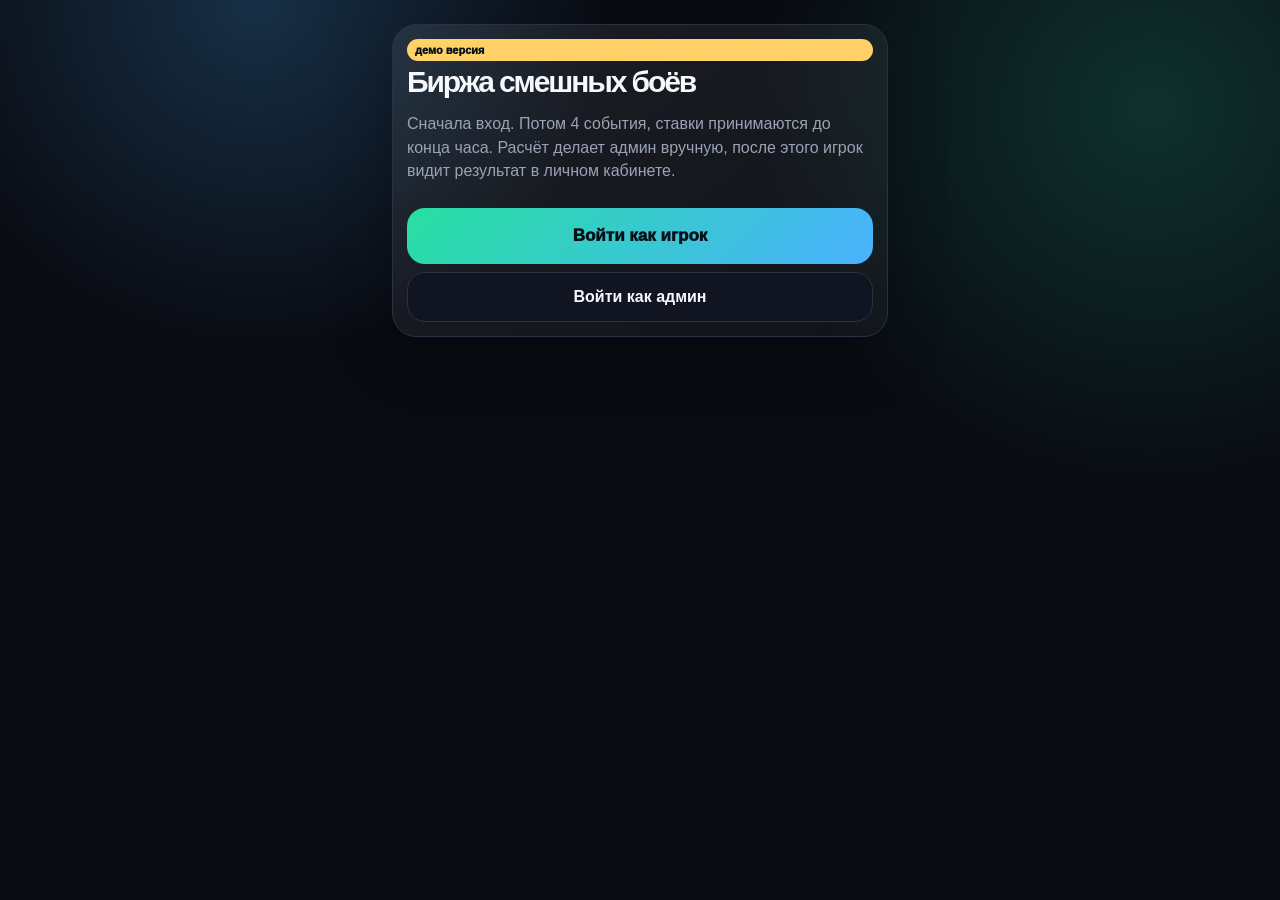
==== commit 6829c6ca: "Rebuild as four-event mobile fight exchange" ====
--- a/index.html
+++ b/index.html
@@ -3,490 +3,153 @@
 <head>
   <meta charset="UTF-8" />
   <meta name="viewport" content="width=device-width, initial-scale=1, viewport-fit=cover" />
-  <meta name="theme-color" content="#07111f" />
-  <title>Биржа исходов</title>
+  <meta name="theme-color" content="#090b12" />
+  <title>Биржа боёв</title>
   <style>
-    :root {
-      --bg: #07111f;
-      --panel: rgba(255,255,255,.08);
-      --panel-strong: rgba(255,255,255,.14);
-      --text: #f5f7fb;
-      --muted: #9aa8bd;
-      --green: #24d18c;
-      --red: #ff4d67;
-      --blue: #45a3ff;
-      --yellow: #ffd166;
-      --shadow: 0 24px 80px rgba(0,0,0,.35);
+    :root{
+      --bg:#090b12;--card:#151924;--card2:#1b2130;--line:#2a3142;--text:#f7f8fb;--muted:#9aa3b5;
+      --green:#27e0a0;--blue:#4ab1ff;--red:#ff5672;--yellow:#ffd166;--dark:#080a10;
     }
-
-    * { box-sizing: border-box; -webkit-tap-highlight-color: transparent; }
-
-    body {
-      margin: 0;
-      min-height: 100svh;
-      font-family: -apple-system, BlinkMacSystemFont, "Segoe UI", Roboto, Arial, sans-serif;
-      color: var(--text);
-      background:
-        radial-gradient(circle at 18% 8%, rgba(69,163,255,.28), transparent 28%),
-        radial-gradient(circle at 86% 18%, rgba(36,209,140,.22), transparent 24%),
-        linear-gradient(180deg, #07111f 0%, #0a1020 50%, #05070d 100%);
-      overflow-x: hidden;
-    }
-
-    button, input { font: inherit; }
-
-    .app {
-      width: min(100%, 540px);
-      margin: 0 auto;
-      padding: 18px 14px max(22px, env(safe-area-inset-bottom));
-    }
-
-    .top {
-      display: flex;
-      justify-content: space-between;
-      gap: 12px;
-      align-items: center;
-      margin-bottom: 14px;
-    }
-
-    .brand {
-      display: flex;
-      align-items: center;
-      gap: 10px;
-      min-width: 0;
-    }
-
-    .logo {
-      width: 42px;
-      height: 42px;
-      border-radius: 16px;
-      background: linear-gradient(135deg, var(--blue), var(--green));
-      display: grid;
-      place-items: center;
-      font-weight: 900;
-      color: #07111f;
-      box-shadow: 0 12px 34px rgba(69,163,255,.24);
-    }
-
-    h1 { margin: 0; font-size: 22px; letter-spacing: -.04em; }
-    .sub { color: var(--muted); font-size: 13px; margin-top: 2px; }
-
-    .score {
-      text-align: right;
-      flex: 0 0 auto;
-      padding: 10px 12px;
-      border-radius: 18px;
-      background: var(--panel);
-      border: 1px solid rgba(255,255,255,.1);
-    }
-
-    .score span { display: block; color: var(--muted); font-size: 12px; }
-    .score b { font-size: 24px; letter-spacing: -.04em; }
-
-    .hero {
-      border-radius: 28px;
-      padding: 18px;
-      background: linear-gradient(145deg, rgba(255,255,255,.13), rgba(255,255,255,.05));
-      border: 1px solid rgba(255,255,255,.12);
-      box-shadow: var(--shadow);
-      backdrop-filter: blur(14px);
-      margin-bottom: 14px;
-    }
-
-    .hero-title { font-size: 34px; line-height: .95; margin: 8px 0 10px; letter-spacing: -.065em; }
-    .hero p { color: var(--muted); margin: 0; line-height: 1.45; }
-
-    .stats {
-      display: grid;
-      grid-template-columns: repeat(3, 1fr);
-      gap: 8px;
-      margin-top: 16px;
-    }
-
-    .stat {
-      border-radius: 18px;
-      padding: 12px 10px;
-      background: rgba(0,0,0,.22);
-      border: 1px solid rgba(255,255,255,.08);
-    }
-
-    .stat span { display: block; color: var(--muted); font-size: 11px; }
-    .stat b { display: block; font-size: 18px; margin-top: 4px; }
-
-    .panel {
-      border-radius: 28px;
-      padding: 14px;
-      background: rgba(255,255,255,.08);
-      border: 1px solid rgba(255,255,255,.1);
-      backdrop-filter: blur(12px);
-      margin-bottom: 14px;
-    }
-
-    .section-title {
-      display: flex;
-      justify-content: space-between;
-      align-items: end;
-      gap: 10px;
-      margin: 2px 4px 12px;
-    }
-
-    .section-title h2 { margin: 0; font-size: 18px; }
-    .section-title small { color: var(--muted); text-align: right; }
-
-    .outcomes {
-      display: grid;
-      grid-template-columns: 1fr 1fr;
-      gap: 10px;
-    }
-
-    .outcome {
-      position: relative;
-      border: 0;
-      color: var(--text);
-      text-align: left;
-      min-height: 154px;
-      padding: 14px;
-      border-radius: 24px;
-      background: rgba(255,255,255,.09);
-      border: 1px solid rgba(255,255,255,.1);
-      box-shadow: inset 0 0 0 1px transparent;
-      cursor: pointer;
-      transition: transform .16s ease, background .16s ease, box-shadow .16s ease;
-      touch-action: manipulation;
-    }
-
-    .outcome:active { transform: scale(.985); }
-    .outcome.selected {
-      background: rgba(69,163,255,.18);
-      box-shadow: inset 0 0 0 2px var(--blue), 0 16px 42px rgba(69,163,255,.12);
-    }
-
-    .outcome.good.selected { box-shadow: inset 0 0 0 2px var(--green), 0 16px 42px rgba(36,209,140,.14); }
-    .outcome.risky.selected { box-shadow: inset 0 0 0 2px var(--yellow), 0 16px 42px rgba(255,209,102,.12); }
-
-    .tag { color: var(--muted); font-size: 12px; }
-    .coef { font-size: 42px; font-weight: 900; letter-spacing: -.08em; margin: 8px 0 4px; }
-    .chance { font-size: 14px; color: var(--muted); }
-    .hint { position: absolute; left: 14px; right: 14px; bottom: 14px; font-size: 12px; color: var(--muted); line-height: 1.35; }
-
-    .bet-row { display: grid; grid-template-columns: 1fr auto; gap: 10px; }
-
-    .bet-input {
-      width: 100%;
-      min-height: 56px;
-      border: 1px solid rgba(255,255,255,.12);
-      outline: 0;
-      border-radius: 18px;
-      padding: 0 16px;
-      color: var(--text);
-      background: rgba(0,0,0,.22);
-      font-size: 20px;
-      font-weight: 800;
-    }
-
-    .bet-input:focus { border-color: var(--blue); box-shadow: 0 0 0 4px rgba(69,163,255,.14); }
-
-    .chips { display: grid; grid-template-columns: repeat(4, 1fr); gap: 8px; margin-top: 10px; }
-
-    .chip, .play, .reset {
-      border: 0;
-      border-radius: 18px;
-      color: var(--text);
-      background: var(--panel-strong);
-      min-height: 46px;
-      font-weight: 800;
-      cursor: pointer;
-      touch-action: manipulation;
-    }
-
-    .chip:active, .play:active, .reset:active { transform: scale(.985); }
-
-    .play {
-      width: 100%;
-      min-height: 62px;
-      margin-top: 12px;
-      color: #06111e;
-      background: linear-gradient(135deg, var(--green), var(--blue));
-      box-shadow: 0 18px 50px rgba(36,209,140,.18);
-      font-size: 18px;
-    }
-
-    .play:disabled {
-      opacity: .45;
-      cursor: not-allowed;
-      filter: grayscale(.4);
-    }
-
-    .reset { width: 100%; margin-top: 10px; }
-
-    .result {
-      border-radius: 24px;
-      padding: 16px;
-      background: rgba(0,0,0,.22);
-      border: 1px solid rgba(255,255,255,.08);
-      display: none;
-      line-height: 1.45;
-    }
-
-    .result.show { display: block; animation: pop .22s ease both; }
-    @keyframes pop { from { transform: translateY(8px); opacity: 0; } to { transform: translateY(0); opacity: 1; } }
-
-    .result.win { border-color: rgba(36,209,140,.5); }
-    .result.lose { border-color: rgba(255,77,103,.5); }
-    .result h3 { margin: 0 0 8px; font-size: 24px; }
-    .result p { margin: 6px 0; color: var(--muted); }
-    .result strong { color: var(--text); }
-
-    .history { display: grid; gap: 8px; max-height: 245px; overflow: auto; padding-right: 2px; }
-    .deal { display: flex; justify-content: space-between; gap: 10px; padding: 10px 12px; border-radius: 16px; background: rgba(0,0,0,.18); color: var(--muted); font-size: 13px; }
-    .deal b { color: var(--text); }
-    .deal.win b:last-child { color: var(--green); }
-    .deal.lose b:last-child { color: var(--red); }
-
-    .game-over { display: none; text-align: center; padding: 16px; }
-    .game-over.show { display: block; }
-
-    .note { color: var(--muted); font-size: 12px; line-height: 1.45; margin: 12px 4px 0; }
-
-    @media (max-width: 380px) {
-      .hero-title { font-size: 30px; }
-      .coef { font-size: 36px; }
-      .outcomes { gap: 8px; }
-      .outcome { padding: 12px; min-height: 148px; }
-      .hint { left: 12px; right: 12px; bottom: 12px; }
-    }
+    *{box-sizing:border-box;-webkit-tap-highlight-color:transparent}html{scroll-behavior:smooth}body{margin:0;min-height:100svh;font-family:-apple-system,BlinkMacSystemFont,"Segoe UI",Roboto,Arial,sans-serif;background:radial-gradient(circle at 20% 0%,rgba(74,177,255,.22),transparent 26%),radial-gradient(circle at 90% 12%,rgba(39,224,160,.18),transparent 28%),var(--bg);color:var(--text)}
+    button,input{font:inherit}button{cursor:pointer}.app{max-width:520px;margin:auto;padding:14px 12px calc(18px + env(safe-area-inset-bottom))}.hidden{display:none!important}.top{position:sticky;top:0;z-index:4;margin:-14px -12px 10px;padding:12px 12px;background:linear-gradient(180deg,rgba(9,11,18,.96),rgba(9,11,18,.76));backdrop-filter:blur(16px)}
+    .bar{display:flex;align-items:center;justify-content:space-between;gap:10px}.brand{display:flex;align-items:center;gap:10px}.logo{width:40px;height:40px;border-radius:14px;display:grid;place-items:center;background:linear-gradient(135deg,var(--green),var(--blue));color:#061018;font-weight:1000}.title h1{font-size:22px;margin:0;letter-spacing:-.04em}.title p{margin:1px 0 0;color:var(--muted);font-size:12px}.wallet{padding:8px 10px;border:1px solid var(--line);border-radius:16px;background:rgba(255,255,255,.06);text-align:right}.wallet span{display:block;color:var(--muted);font-size:11px}.wallet b{font-size:22px}.tabs{display:grid;grid-template-columns:repeat(4,1fr);gap:7px;margin-top:10px}.tab{border:1px solid var(--line);background:#111521;color:var(--muted);border-radius:14px;min-height:38px;font-weight:800;font-size:12px}.tab.active{background:linear-gradient(135deg,rgba(39,224,160,.22),rgba(74,177,255,.18));color:var(--text);border-color:rgba(74,177,255,.55)}
+    .screen{animation:fade .16s ease both}@keyframes fade{from{opacity:.4;transform:translateY(4px)}to{opacity:1;transform:none}}.hero,.card{border:1px solid var(--line);background:linear-gradient(145deg,rgba(255,255,255,.08),rgba(255,255,255,.035));border-radius:24px;padding:16px;margin:10px 0;box-shadow:0 18px 60px rgba(0,0,0,.24)}.hero h2{font-size:34px;line-height:.98;margin:6px 0 10px;letter-spacing:-.07em}.hero p,.muted{color:var(--muted);line-height:1.45}.bigbtn{width:100%;border:0;border-radius:18px;min-height:56px;margin-top:10px;background:linear-gradient(135deg,var(--green),var(--blue));font-weight:1000;color:#061018;font-size:17px}.ghost{width:100%;border:1px solid var(--line);border-radius:18px;min-height:50px;margin-top:8px;background:#111521;color:var(--text);font-weight:900}.section-title{display:flex;align-items:flex-end;justify-content:space-between;gap:10px;margin-bottom:10px}.section-title h2{margin:0;font-size:20px}.section-title small{color:var(--muted);text-align:right}.event{border:1px solid var(--line);background:rgba(12,15,23,.72);border-radius:22px;padding:12px;margin-bottom:10px}.event-head{display:flex;justify-content:space-between;gap:8px;align-items:center;margin-bottom:10px}.badge{font-size:11px;color:#061018;background:var(--yellow);padding:5px 8px;border-radius:999px;font-weight:1000}.badge.done{background:var(--green)}.badge.wait{background:#2a3142;color:var(--muted)}.fighters{display:grid;grid-template-columns:1fr 34px 1fr;gap:8px;align-items:stretch}.vs{display:grid;place-items:center;color:var(--muted);font-size:12px;font-weight:1000}.fighter{border:1px solid var(--line);background:#181e2b;border-radius:18px;padding:10px;text-align:left;color:var(--text);min-height:122px}.fighter.selected{border-color:var(--green);box-shadow:0 0 0 2px rgba(39,224,160,.22)}.avatar{font-size:28px}.nick{font-weight:1000;font-size:15px;line-height:1.1;margin:6px 0}.real{font-size:11px;color:var(--muted)}.odds{display:flex;justify-content:space-between;gap:6px;margin-top:8px;color:var(--muted);font-size:12px}.odds b{color:var(--text);font-size:18px}.event-actions{display:grid;grid-template-columns:1fr 1fr;gap:8px;margin-top:10px}.mini{border:1px solid var(--line);background:#111521;color:var(--text);border-radius:14px;min-height:42px;font-weight:900}.mini.primary{background:linear-gradient(135deg,rgba(39,224,160,.24),rgba(74,177,255,.22));border-color:rgba(74,177,255,.5)}.betbox{display:grid;grid-template-columns:1fr 80px;gap:8px;margin-top:8px}.betbox input{width:100%;min-height:46px;border-radius:15px;border:1px solid var(--line);background:#0f1320;color:var(--text);padding:0 12px;font-weight:900;outline:0}.toast{position:fixed;left:12px;right:12px;bottom:calc(16px + env(safe-area-inset-bottom));z-index:10;max-width:496px;margin:auto;padding:14px 16px;border-radius:18px;background:#f7f8fb;color:#071018;font-weight:900;box-shadow:0 20px 80px rgba(0,0,0,.4);display:none}.toast.show{display:block;animation:fade .2s ease both}.row{display:flex;justify-content:space-between;gap:10px;border:1px solid var(--line);background:#111521;border-radius:16px;padding:12px;margin-top:8px}.row span{color:var(--muted);font-size:13px}.row b{text-align:right}.win{color:var(--green)!important}.lose{color:var(--red)!important}.modal{position:fixed;inset:0;z-index:20;background:rgba(0,0,0,.72);display:none;align-items:flex-end}.modal.show{display:flex}.modal-card{width:100%;max-width:520px;margin:auto auto 0;background:#101522;border:1px solid var(--line);border-radius:28px 28px 0 0;padding:18px;box-shadow:0 -20px 80px rgba(0,0,0,.45)}.modal-card h2{margin:0 0 6px;font-size:28px}.profile-grid{display:grid;grid-template-columns:repeat(3,1fr);gap:8px;margin:12px 0}.profile-grid div{border:1px solid var(--line);border-radius:16px;background:#171d2a;padding:10px;text-align:center}.profile-grid span{display:block;color:var(--muted);font-size:11px}.profile-grid b{font-size:18px}.close{width:100%;border:0;background:linear-gradient(135deg,var(--green),var(--blue));color:#061018;border-radius:16px;min-height:50px;font-weight:1000;margin-top:10px}.admin-pin{display:grid;grid-template-columns:1fr auto;gap:8px}.admin-pin input{min-height:48px;border-radius:16px;border:1px solid var(--line);background:#0f1320;color:var(--text);padding:0 12px;font-weight:900}.danger{background:linear-gradient(135deg,#ff5672,#ffd166);color:#14070a}.compact .hero{padding:14px}.compact .hero h2{font-size:30px}@media(max-width:380px){.fighters{grid-template-columns:1fr 26px 1fr;gap:6px}.fighter{padding:9px}.nick{font-size:14px}.hero h2{font-size:30px}.tabs{gap:5px}.tab{font-size:11px}.event-actions{grid-template-columns:1fr}.betbox{grid-template-columns:1fr 70px}}
   </style>
 </head>
 <body>
-  <main class="app">
-    <header class="top">
-      <div class="brand">
-        <div class="logo">₿</div>
-        <div>
-          <h1>Биржа исходов</h1>
-          <div class="sub">мобильная игра на очки</div>
-        </div>
+  <main class="app compact">
+    <header class="top hidden" id="topbar">
+      <div class="bar">
+        <div class="brand"><div class="logo">🥊</div><div class="title"><h1>Биржа боёв</h1><p id="userLabel">игрок</p></div></div>
+        <div class="wallet"><span>Баланс</span><b id="balanceTop">500</b></div>
       </div>
-      <div class="score">
-        <span>Баланс</span>
-        <b id="score">500</b>
-      </div>
+      <nav class="tabs">
+        <button class="tab active" data-screen="trade">Торги</button>
+        <button class="tab" data-screen="cabinet">Кабинет</button>
+        <button class="tab" data-screen="fighters">Бойцы</button>
+        <button class="tab" data-screen="admin">Админ</button>
+      </nav>
     </header>
 
-    <section class="hero">
-      <div class="tag">Раунд <span id="round">1</span></div>
-      <div class="hero-title">Выбери риск. Забери выплату.</div>
-      <p>Есть два исхода: коэффициент 1.5 с шансом 70% и коэффициент 2.2 с шансом 30%. Ставка списывается при проигрыше, при победе начисляется чистая прибыль.</p>
-      <div class="stats">
-        <div class="stat"><span>Старт</span><b>500</b></div>
-        <div class="stat"><span>Сделок</span><b id="trades">0</b></div>
-        <div class="stat"><span>Лучший баланс</span><b id="best">500</b></div>
+    <section id="login" class="screen">
+      <div class="hero">
+        <div class="badge">демо версия</div>
+        <h2>Биржа смешных боёв</h2>
+        <p>Сначала вход. Потом 4 события, ставки принимаются до конца часа. Расчёт делает админ вручную, после этого игрок видит результат в личном кабинете.</p>
+        <button class="bigbtn" id="enterUser">Войти как игрок</button>
+        <button class="ghost" id="enterAdmin">Войти как админ</button>
       </div>
     </section>
 
-    <section class="panel">
-      <div class="section-title">
-        <h2>1. Выбери исход</h2>
-        <small>вероятности уже встроены</small>
+    <section id="trade" class="screen hidden">
+      <div class="hero">
+        <div class="badge wait" id="timerBadge">до закрытия 01:00:00</div>
+        <h2>Ставки принимаются</h2>
+        <p>Выбери бойца, введи ставку и нажми «Поставить». До расчёта баланс не меняется: заявка просто попадает в кабинет.</p>
       </div>
-      <div class="outcomes">
-        <button class="outcome good selected" data-option="safe" type="button">
-          <div class="tag">Стабильный</div>
-          <div class="coef">1.5×</div>
-          <div class="chance">шанс победы 70%</div>
-          <div class="hint">меньше риск, меньше прибыль</div>
-        </button>
-        <button class="outcome risky" data-option="risky" type="button">
-          <div class="tag">Рискованный</div>
-          <div class="coef">2.2×</div>
-          <div class="chance">шанс победы 30%</div>
-          <div class="hint">больше риск, выше прибыль</div>
-        </button>
+      <div class="section-title"><h2>4 события</h2><small>коэф. 1.5 / 2.2</small></div>
+      <div id="eventsList"></div>
+    </section>
+
+    <section id="cabinet" class="screen hidden">
+      <div class="hero">
+        <div class="badge">личный кабинет</div>
+        <h2>Мои ставки</h2>
+        <p>Здесь лежат принятые ставки и результаты после расчёта админом.</p>
+      </div>
+      <div class="card">
+        <div class="section-title"><h2>Баланс</h2><small>виртуальные очки</small></div>
+        <div class="row"><span>Текущий баланс</span><b id="cabBalance">500</b></div>
+        <div class="row"><span>Принято ставок</span><b id="cabBets">0</b></div>
+        <div class="row"><span>Рассчитано</span><b id="cabSettled">0</b></div>
+      </div>
+      <div class="card">
+        <div class="section-title"><h2>История</h2><small>все заявки</small></div>
+        <div id="betsList"></div>
       </div>
     </section>
 
-    <section class="panel">
-      <div class="section-title">
-        <h2>2. Введи ставку</h2>
-        <small>от 1 до баланса</small>
+    <section id="fighters" class="screen hidden">
+      <div class="hero">
+        <div class="badge">карточки бойцов</div>
+        <h2>Провались в бойца</h2>
+        <p>Нажми на карточку, чтобы открыть короткое описание и статистику. Пока у всех статистика боёв нулевая.</p>
       </div>
-      <div class="bet-row">
-        <input id="bet" class="bet-input" inputmode="numeric" pattern="[0-9]*" value="50" aria-label="Размер ставки" />
-        <button class="chip" id="maxBtn" type="button">MAX</button>
-      </div>
-      <div class="chips">
-        <button class="chip" type="button" data-bet="25">25</button>
-        <button class="chip" type="button" data-bet="50">50</button>
-        <button class="chip" type="button" data-bet="100">100</button>
-        <button class="chip" type="button" data-bet="250">250</button>
-      </div>
-      <button id="play" class="play" type="button">Сделать ставку</button>
-      <button id="reset" class="reset" type="button">Сбросить игру</button>
-      <div class="note">Это симулятор на виртуальные очки. Реальных денег, платежей и внешних сервисов здесь нет.</div>
+      <div id="fightersList"></div>
     </section>
 
-    <section id="result" class="result"></section>
-
-    <section class="panel">
-      <div class="section-title">
-        <h2>История</h2>
-        <small>последние 12 сделок</small>
+    <section id="admin" class="screen hidden">
+      <div class="hero">
+        <div class="badge">админ кабинет</div>
+        <h2>Расчёт событий</h2>
+        <p>Админ вручную запускает расчёт. Победители выбираются случайно по вероятностям: фаворит 70%, андердог 30%.</p>
       </div>
-      <div id="history" class="history"></div>
-      <div id="gameOver" class="game-over">
-        <h2>Баланс обнулён</h2>
-        <p class="sub">Холодная биржа съела депозит. Нажми сброс, чтобы начать заново.</p>
+      <div class="card" id="adminLocked">
+        <div class="section-title"><h2>Вход админа</h2><small>код: 1111</small></div>
+        <div class="admin-pin"><input id="adminPin" inputmode="numeric" placeholder="Код админа"><button class="mini primary" id="unlockAdmin">ОК</button></div>
       </div>
+      <div class="card hidden" id="adminPanel">
+        <div class="section-title"><h2>Управление</h2><small id="adminStatus">ожидает расчёта</small></div>
+        <button class="bigbtn" id="calcEvents">Рассчитать события</button>
+        <button class="ghost" id="newHour">Новый час / сброс событий</button>
+        <button class="ghost danger" id="fullReset">Полный сброс демо</button>
+      </div>
+      <div class="card"><div class="section-title"><h2>Итоги событий</h2><small>после расчёта</small></div><div id="adminResults"></div></div>
     </section>
   </main>
 
-  <script>
-    const OPTIONS = {
-      safe: { title: '1.5×', coefficient: 1.5, probability: 0.7, label: 'Стабильный исход' },
-      risky: { title: '2.2×', coefficient: 2.2, probability: 0.3, label: 'Рискованный исход' }
-    };
+  <div class="modal" id="modal"><div class="modal-card" id="modalCard"></div></div>
+  <div class="toast" id="toast"></div>
 
-    const START_SCORE = 500;
-    const STORAGE_KEY = 'exchange-odds-game-v1';
-
-    let state = loadState();
-
-    const scoreEl = document.getElementById('score');
-    const roundEl = document.getElementById('round');
-    const tradesEl = document.getElementById('trades');
-    const bestEl = document.getElementById('best');
-    const betEl = document.getElementById('bet');
-    const playEl = document.getElementById('play');
-    const resetEl = document.getElementById('reset');
-    const maxBtn = document.getElementById('maxBtn');
-    const resultEl = document.getElementById('result');
-    const historyEl = document.getElementById('history');
-    const gameOverEl = document.getElementById('gameOver');
-
-    document.querySelectorAll('.outcome').forEach(button => {
-      button.addEventListener('click', () => {
-        state.selected = button.dataset.option;
-        saveState();
-        render();
-      });
-    });
-
-    document.querySelectorAll('[data-bet]').forEach(button => {
-      button.addEventListener('click', () => {
-        betEl.value = Math.min(Number(button.dataset.bet), state.score || 0);
-        validateBet();
-      });
-    });
-
-    maxBtn.addEventListener('click', () => {
-      betEl.value = state.score;
-      validateBet();
-    });
-
-    betEl.addEventListener('input', () => {
-      betEl.value = betEl.value.replace(/[^0-9]/g, '');
-      validateBet();
-    });
-
-    playEl.addEventListener('click', makeTrade);
-    resetEl.addEventListener('click', resetGame);
-
-    function loadState() {
-      try {
-        const saved = JSON.parse(localStorage.getItem(STORAGE_KEY));
-        if (saved && Number.isFinite(saved.score)) return saved;
-      } catch (error) {}
-      return { score: START_SCORE, best: START_SCORE, round: 1, trades: 0, selected: 'safe', history: [] };
-    }
-
-    function saveState() {
-      localStorage.setItem(STORAGE_KEY, JSON.stringify(state));
-    }
-
-    function validateBet() {
-      const bet = Number(betEl.value);
-      const valid = Number.isInteger(bet) && bet >= 1 && bet <= state.score && state.score > 0;
-      playEl.disabled = !valid;
-      return valid;
-    }
-
-    function makeTrade() {
-      if (!validateBet()) return;
-
-      const bet = Number(betEl.value);
-      const option = OPTIONS[state.selected];
-      const random = Math.random();
-      const isWin = random < option.probability;
-      const profit = isWin ? Math.floor(bet * (option.coefficient - 1)) : -bet;
-
-      state.score += profit;
-      state.best = Math.max(state.best, state.score);
-      state.trades += 1;
-      state.round += 1;
-
-      const record = {
-        round: state.trades,
-        option: option.title,
-        chance: Math.round(option.probability * 100),
-        bet,
-        profit,
-        score: state.score,
-        isWin
-      };
-
-      state.history.unshift(record);
-      state.history = state.history.slice(0, 12);
-
-      if (state.score > 0 && Number(betEl.value) > state.score) {
-        betEl.value = state.score;
-      }
-
-      saveState();
-      showResult(record);
-      render();
-    }
-
-    function showResult(record) {
-      resultEl.className = 'result show ' + (record.isWin ? 'win' : 'lose');
-      resultEl.innerHTML = record.isWin
-        ? `<h3>Победа +${record.profit} очков</h3><p>Сработал исход <strong>${record.option}</strong>. Ставка: <strong>${record.bet}</strong>. Новый баланс: <strong>${record.score}</strong>.</p>`
-        : `<h3>Проигрыш ${record.profit} очков</h3><p>Исход <strong>${record.option}</strong> не прошёл. Ставка списана. Новый баланс: <strong>${record.score}</strong>.</p>`;
-    }
-
-    function render() {
-      scoreEl.textContent = state.score;
-      roundEl.textContent = state.round;
-      tradesEl.textContent = state.trades;
-      bestEl.textContent = state.best;
-
-      document.querySelectorAll('.outcome').forEach(button => {
-        button.classList.toggle('selected', button.dataset.option === state.selected);
-      });
-
-      historyEl.innerHTML = state.history.length
-        ? state.history.map(item => `
-          <div class="deal ${item.isWin ? 'win' : 'lose'}">
-            <span>#${item.round} · ${item.option} · ставка ${item.bet}</span>
-            <b>${item.profit > 0 ? '+' : ''}${item.profit}</b>
-          </div>
-        `).join('')
-        : '<div class="deal"><span>Сделок пока нет</span><b>—</b></div>';
-
-      gameOverEl.classList.toggle('show', state.score <= 0);
-      playEl.disabled = state.score <= 0 || !validateBet();
-    }
-
-    function resetGame() {
-      state = { score: START_SCORE, best: START_SCORE, round: 1, trades: 0, selected: 'safe', history: [] };
-      betEl.value = 50;
-      resultEl.className = 'result';
-      resultEl.innerHTML = '';
-      saveState();
-      render();
-      window.scrollTo({ top: 0, behavior: 'smooth' });
-    }
-
-    render();
-  </script>
+<script>
+const STORAGE='fight-exchange-v2';
+const START_BALANCE=500;
+const ADMIN_PIN='1111';
+const fighters={
+  f1:{emoji:'🧊',name:'Пельмень Судьбы',real:'Гриша Морозов',desc:['Всегда выходит на бой с лицом человека, который забыл выключить чайник.','Главный приём — неожиданно стать неудобным соперником.','Любит длинные паузы и короткие победные фразы.'],w:0,l:0,d:0},
+  f2:{emoji:'🌶️',name:'Острый Кабачок',real:'Тимур Перцев',desc:['Двигается резко, будто его случайно добавили в аджику.','Считает, что лучшая защита — это шумная уверенность.','Перед боем всегда обещает шоу, даже если шоу случайное.'],w:0,l:0,d:0},
+  f3:{emoji:'🦆',name:'Гусь Без Сдачи',real:'Арсен Кряков',desc:['Идёт вперёд так уверенно, будто весь зал должен ему мелочь.','Не любит отступать и подозрительно смотрит на судей.','Его стиль — давление, крылья и моральное превосходство.'],w:0,l:0,d:0},
+  f4:{emoji:'🥔',name:'Картофельный Ниндзя',real:'Витя Клубнев',desc:['Тихий, плотный и появляется там, где его не ждут.','Может выглядеть безобидно ровно до первой атаки.','После боя обычно говорит, что всё было по плану.'],w:0,l:0,d:0},
+  f5:{emoji:'🧃',name:'Соковыжиматель',real:'Роман Фрешев',desc:['Не торопится, но постепенно выжимает из соперника желание спорить.','Любит клинч и странные метафоры про фрукты.','Снаружи спокойный, внутри турборежим.'],w:0,l:0,d:0},
+  f6:{emoji:'🧻',name:'Мягкий Панчер',real:'Лёня Рулонов',desc:['Улыбается так мягко, что соперник расслабляется первым.','Бьёт редко, но с неприятной вежливостью.','Главный фанат аккуратной техники и чистых углов.'],w:0,l:0,d:0},
+  f7:{emoji:'🐢',name:'Турбо Черепаха',real:'Макс Панцирев',desc:['Начинает медленно, чтобы все зря расслабились.','Если разогнался — остановить его уже неудобно.','Верит, что терпение тоже может дать по печени.'],w:0,l:0,d:0},
+  f8:{emoji:'🧯',name:'Огнетушитель Драмы',real:'Илья Пенный',desc:['Выходит тушить чужую уверенность и иногда свои эмоции.','Работает спокойно, плотно и без лишней поэзии.','Когда бой становится горячим, ему становится комфортно.'],w:0,l:0,d:0}
+};
+const baseEvents=[
+  {id:'e1',title:'Бой 1',endsIn:3600,a:'f1',b:'f2',fav:'a'},
+  {id:'e2',title:'Бой 2',endsIn:3600,a:'f3',b:'f4',fav:'a'},
+  {id:'e3',title:'Бой 3',endsIn:3600,a:'f5',b:'f6',fav:'a'},
+  {id:'e4',title:'Бой 4',endsIn:3600,a:'f7',b:'f8',fav:'a'}
+];
+let state=load();
+let current='login';
+let role='guest';
+const $=id=>document.getElementById(id);
+function load(){try{const s=JSON.parse(localStorage.getItem(STORAGE));if(s&&s.events&&s.bets)return s}catch(e){}return fresh()}
+function fresh(){return{balance:START_BALANCE,createdAt:Date.now(),events:baseEvents.map(e=>({...e,status:'open',winner:null})),bets:[],admin:false}}
+function save(){localStorage.setItem(STORAGE,JSON.stringify(state))}
+function toast(t){$('toast').textContent=t;$('toast').classList.add('show');setTimeout(()=>$('toast').classList.remove('show'),2200)}
+function show(name){current=name;document.querySelectorAll('.screen').forEach(s=>s.classList.add('hidden'));$(name).classList.remove('hidden');document.querySelectorAll('.tab').forEach(t=>t.classList.toggle('active',t.dataset.screen===name));render()}
+function enter(asAdmin=false){role=asAdmin?'admin':'user';$('login').classList.add('hidden');$('topbar').classList.remove('hidden');$('userLabel').textContent=asAdmin?'администратор':'игрок';show(asAdmin?'admin':'trade')}
+$('enterUser').onclick=()=>enter(false);$('enterAdmin').onclick=()=>enter(true);document.querySelectorAll('.tab').forEach(t=>t.onclick=()=>show(t.dataset.screen));
+function leftMs(){return Math.max(0,state.createdAt+3600000-Date.now())}
+function fmt(ms){const s=Math.floor(ms/1000),h=String(Math.floor(s/3600)).padStart(2,'0'),m=String(Math.floor(s%3600/60)).padStart(2,'0'),sec=String(s%60).padStart(2,'0');return `${h}:${m}:${sec}`}
+function eventLocked(){return leftMs()<=0||state.events.every(e=>e.status==='settled')}
+function odds(ev,side){const favSide=ev.fav;return side===favSide?1.5:2.2}
+function prob(ev,side){return side===ev.fav?.7:.3}
+function fighterCard(fid,ev,side,selectable=true){const f=fighters[fid],selected=ev&&ev.pick===side;return `<button class="fighter ${selected?'selected':''}" ${selectable?`onclick="pick('${ev.id}','${side}')"`:`onclick="openFighter('${fid}')"`}><div class="avatar">${f.emoji}</div><div class="nick">${f.name}</div><div class="real">${f.real}</div><div class="odds"><span>коэф.</span><b>${ev?odds(ev,side).toFixed(1):'0'}</b></div></button>`}
+function renderEvents(){const locked=eventLocked();$('timerBadge').textContent=state.events.every(e=>e.status==='settled')?'события рассчитаны':locked?'приём закрыт':'до закрытия '+fmt(leftMs());$('eventsList').innerHTML=state.events.map(ev=>{const a=fighters[ev.a],b=fighters[ev.b],bet=state.bets.find(x=>x.eventId===ev.id);const status=ev.status==='settled'?`Победил: ${fighters[ev.winner].name}`:bet?'ставка принята':locked?'приём закрыт':'приём открыт';return `<article class="event"><div class="event-head"><b>${ev.title}</b><span class="badge ${ev.status==='settled'?'done':bet?'wait':''}">${status}</span></div><div class="fighters">${fighterCard(ev.a,ev,'a')}<div class="vs">VS</div>${fighterCard(ev.b,ev,'b')}</div><div class="betbox"><input id="bet-${ev.id}" inputmode="numeric" pattern="[0-9]*" placeholder="Ставка" value="${bet?bet.amount:50}" ${bet||locked?'disabled':''}><button class="mini primary" onclick="placeBet('${ev.id}')" ${bet||locked?'disabled':''}>Поставить</button></div><div class="event-actions"><button class="mini" onclick="openFighter('${ev.a}')">${a.name}</button><button class="mini" onclick="openFighter('${ev.b}')">${b.name}</button></div></article>`}).join('')}
+function pick(eventId,side){const ev=state.events.find(e=>e.id===eventId);if(!ev||eventLocked()||state.bets.some(b=>b.eventId===eventId))return;ev.pick=side;renderEvents()}
+function placeBet(eventId){const ev=state.events.find(e=>e.id===eventId);if(!ev||eventLocked())return toast('Приём ставок закрыт');if(state.bets.some(b=>b.eventId===eventId))return toast('На этот бой ставка уже принята');const side=ev.pick||'a';const input=$('bet-'+eventId);const amount=Number((input.value||'').replace(/[^0-9]/g,''));if(!Number.isInteger(amount)||amount<1)return toast('Введи ставку от 1 очка');if(amount>state.balance)return toast('Ставка больше баланса');state.bets.push({id:'b'+Date.now()+Math.random().toString(16).slice(2),eventId,side,fighterId:side==='a'?ev.a:ev.b,amount,odds:odds(ev,side),status:'accepted',createdAt:Date.now(),profit:0});save();toast('Ставка принята. Расчёт будет после события.');render()}
+function renderCabinet(){$('cabBalance').textContent=state.balance;$('balanceTop').textContent=state.balance;$('cabBets').textContent=state.bets.length;$('cabSettled').textContent=state.bets.filter(b=>b.status!=='accepted').length;$('betsList').innerHTML=state.bets.length?state.bets.map(b=>{const ev=state.events.find(e=>e.id===b.eventId),f=fighters[b.fighterId];let res=b.status==='accepted'?'Ожидает расчёта':b.status==='win'?`Выигрыш +${b.profit}`:`Проигрыш ${b.profit}`;let cls=b.status==='win'?'win':b.status==='lose'?'lose':'';return `<div class="row"><span>${ev.title}: ${f.name}<br>ставка ${b.amount} · коэф. ${b.odds}</span><b class="${cls}">${res}</b></div>`}).join(''):'<div class="row"><span>Ставок пока нет</span><b>—</b></div>'}
+function renderFighters(){const ids=Object.keys(fighters);$('fightersList').innerHTML=ids.map(id=>{const f=fighters[id];return `<div class="event" onclick="openFighter('${id}')"><div class="event-head"><div><b>${f.emoji} ${f.name}</b><div class="real">${f.real}</div></div><span class="badge wait">0-0-0</span></div><p class="muted">${f.desc[0]}</p></div>`}).join('')}
+function openFighter(id){const f=fighters[id];$('modalCard').innerHTML=`<div class="avatar">${f.emoji}</div><h2>${f.name}</h2><div class="real">${f.real}</div><p class="muted">${f.desc.join(' ')}</p><div class="profile-grid"><div><span>Победы</span><b>${f.w}</b></div><div><span>Поражения</span><b>${f.l}</b></div><div><span>Ничьи</span><b>${f.d}</b></div></div><button class="close" onclick="closeModal()">Закрыть</button>`;$('modal').classList.add('show')}
+function closeModal(){$('modal').classList.remove('show')}$('modal').onclick=e=>{if(e.target.id==='modal')closeModal()}
+$('unlockAdmin').onclick=()=>{if($('adminPin').value===ADMIN_PIN){state.admin=true;save();toast('Админ кабинет открыт');renderAdmin()}else toast('Неверный код')};
+$('calcEvents').onclick=()=>{calculateEvents()};$('newHour').onclick=()=>{state.createdAt=Date.now();state.events=baseEvents.map(e=>({...e,status:'open',winner:null}));state.bets=state.bets.filter(b=>b.status!=='accepted'?true:false);save();toast('Новый час создан');render()};$('fullReset').onclick=()=>{localStorage.removeItem(STORAGE);state=fresh();toast('Демо сброшено');render()};
+function calculateEvents(){state.events.forEach(ev=>{if(ev.status==='settled')return;const r=Math.random();const favWins=r<.7;const winnerSide=favWins?ev.fav:(ev.fav==='a'?'b':'a');ev.winner=winnerSide==='a'?ev.a:ev.b;ev.status='settled'});state.bets.forEach(b=>{if(b.status!=='accepted')return;const ev=state.events.find(e=>e.id===b.eventId);if(b.fighterId===ev.winner){b.status='win';b.profit=Math.floor(b.amount*(b.odds-1));state.balance+=b.profit}else{b.status='lose';b.profit=-b.amount;state.balance=Math.max(0,state.balance-b.amount)}});save();toast('События рассчитаны. Баланс обновлён.');render()}
+function renderAdmin(){if(state.admin){$('adminLocked').classList.add('hidden');$('adminPanel').classList.remove('hidden')}else{$('adminLocked').classList.remove('hidden');$('adminPanel').classList.add('hidden')}$('adminStatus').textContent=state.events.every(e=>e.status==='settled')?'рассчитано':'ожидает расчёта';$('adminResults').innerHTML=state.events.map(ev=>`<div class="row"><span>${ev.title}<br>${fighters[ev.a].name} vs ${fighters[ev.b].name}</span><b>${ev.winner?fighters[ev.winner].name:'—'}</b></div>`).join('')}
+function render(){if(current!=='login')$('topbar').classList.remove('hidden');$('balanceTop').textContent=state.balance;renderEvents();renderCabinet();renderFighters();renderAdmin()}setInterval(()=>{if(current!=='login')renderEvents()},1000);render();
+</script>
 </body>
-</html>
+</html>
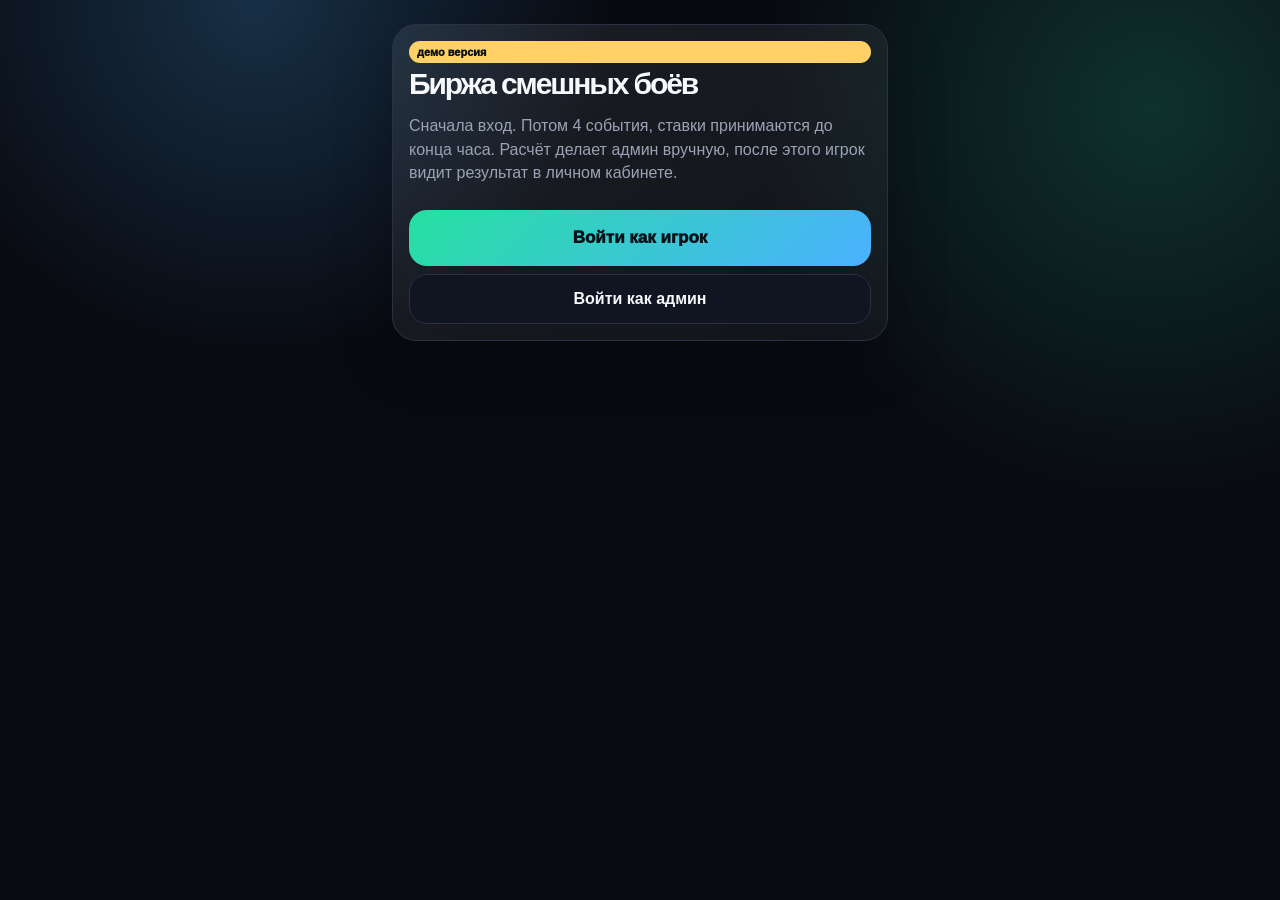
==== commit cf7964e3: "Fix settlement math fighter stats and fight summaries" ====
--- a/index.html
+++ b/index.html
@@ -1,155 +1 @@
-<!DOCTYPE html>
-<html lang="ru">
-<head>
-  <meta charset="UTF-8" />
-  <meta name="viewport" content="width=device-width, initial-scale=1, viewport-fit=cover" />
-  <meta name="theme-color" content="#090b12" />
-  <title>Биржа боёв</title>
-  <style>
-    :root{
-      --bg:#090b12;--card:#151924;--card2:#1b2130;--line:#2a3142;--text:#f7f8fb;--muted:#9aa3b5;
-      --green:#27e0a0;--blue:#4ab1ff;--red:#ff5672;--yellow:#ffd166;--dark:#080a10;
-    }
-    *{box-sizing:border-box;-webkit-tap-highlight-color:transparent}html{scroll-behavior:smooth}body{margin:0;min-height:100svh;font-family:-apple-system,BlinkMacSystemFont,"Segoe UI",Roboto,Arial,sans-serif;background:radial-gradient(circle at 20% 0%,rgba(74,177,255,.22),transparent 26%),radial-gradient(circle at 90% 12%,rgba(39,224,160,.18),transparent 28%),var(--bg);color:var(--text)}
-    button,input{font:inherit}button{cursor:pointer}.app{max-width:520px;margin:auto;padding:14px 12px calc(18px + env(safe-area-inset-bottom))}.hidden{display:none!important}.top{position:sticky;top:0;z-index:4;margin:-14px -12px 10px;padding:12px 12px;background:linear-gradient(180deg,rgba(9,11,18,.96),rgba(9,11,18,.76));backdrop-filter:blur(16px)}
-    .bar{display:flex;align-items:center;justify-content:space-between;gap:10px}.brand{display:flex;align-items:center;gap:10px}.logo{width:40px;height:40px;border-radius:14px;display:grid;place-items:center;background:linear-gradient(135deg,var(--green),var(--blue));color:#061018;font-weight:1000}.title h1{font-size:22px;margin:0;letter-spacing:-.04em}.title p{margin:1px 0 0;color:var(--muted);font-size:12px}.wallet{padding:8px 10px;border:1px solid var(--line);border-radius:16px;background:rgba(255,255,255,.06);text-align:right}.wallet span{display:block;color:var(--muted);font-size:11px}.wallet b{font-size:22px}.tabs{display:grid;grid-template-columns:repeat(4,1fr);gap:7px;margin-top:10px}.tab{border:1px solid var(--line);background:#111521;color:var(--muted);border-radius:14px;min-height:38px;font-weight:800;font-size:12px}.tab.active{background:linear-gradient(135deg,rgba(39,224,160,.22),rgba(74,177,255,.18));color:var(--text);border-color:rgba(74,177,255,.55)}
-    .screen{animation:fade .16s ease both}@keyframes fade{from{opacity:.4;transform:translateY(4px)}to{opacity:1;transform:none}}.hero,.card{border:1px solid var(--line);background:linear-gradient(145deg,rgba(255,255,255,.08),rgba(255,255,255,.035));border-radius:24px;padding:16px;margin:10px 0;box-shadow:0 18px 60px rgba(0,0,0,.24)}.hero h2{font-size:34px;line-height:.98;margin:6px 0 10px;letter-spacing:-.07em}.hero p,.muted{color:var(--muted);line-height:1.45}.bigbtn{width:100%;border:0;border-radius:18px;min-height:56px;margin-top:10px;background:linear-gradient(135deg,var(--green),var(--blue));font-weight:1000;color:#061018;font-size:17px}.ghost{width:100%;border:1px solid var(--line);border-radius:18px;min-height:50px;margin-top:8px;background:#111521;color:var(--text);font-weight:900}.section-title{display:flex;align-items:flex-end;justify-content:space-between;gap:10px;margin-bottom:10px}.section-title h2{margin:0;font-size:20px}.section-title small{color:var(--muted);text-align:right}.event{border:1px solid var(--line);background:rgba(12,15,23,.72);border-radius:22px;padding:12px;margin-bottom:10px}.event-head{display:flex;justify-content:space-between;gap:8px;align-items:center;margin-bottom:10px}.badge{font-size:11px;color:#061018;background:var(--yellow);padding:5px 8px;border-radius:999px;font-weight:1000}.badge.done{background:var(--green)}.badge.wait{background:#2a3142;color:var(--muted)}.fighters{display:grid;grid-template-columns:1fr 34px 1fr;gap:8px;align-items:stretch}.vs{display:grid;place-items:center;color:var(--muted);font-size:12px;font-weight:1000}.fighter{border:1px solid var(--line);background:#181e2b;border-radius:18px;padding:10px;text-align:left;color:var(--text);min-height:122px}.fighter.selected{border-color:var(--green);box-shadow:0 0 0 2px rgba(39,224,160,.22)}.avatar{font-size:28px}.nick{font-weight:1000;font-size:15px;line-height:1.1;margin:6px 0}.real{font-size:11px;color:var(--muted)}.odds{display:flex;justify-content:space-between;gap:6px;margin-top:8px;color:var(--muted);font-size:12px}.odds b{color:var(--text);font-size:18px}.event-actions{display:grid;grid-template-columns:1fr 1fr;gap:8px;margin-top:10px}.mini{border:1px solid var(--line);background:#111521;color:var(--text);border-radius:14px;min-height:42px;font-weight:900}.mini.primary{background:linear-gradient(135deg,rgba(39,224,160,.24),rgba(74,177,255,.22));border-color:rgba(74,177,255,.5)}.betbox{display:grid;grid-template-columns:1fr 80px;gap:8px;margin-top:8px}.betbox input{width:100%;min-height:46px;border-radius:15px;border:1px solid var(--line);background:#0f1320;color:var(--text);padding:0 12px;font-weight:900;outline:0}.toast{position:fixed;left:12px;right:12px;bottom:calc(16px + env(safe-area-inset-bottom));z-index:10;max-width:496px;margin:auto;padding:14px 16px;border-radius:18px;background:#f7f8fb;color:#071018;font-weight:900;box-shadow:0 20px 80px rgba(0,0,0,.4);display:none}.toast.show{display:block;animation:fade .2s ease both}.row{display:flex;justify-content:space-between;gap:10px;border:1px solid var(--line);background:#111521;border-radius:16px;padding:12px;margin-top:8px}.row span{color:var(--muted);font-size:13px}.row b{text-align:right}.win{color:var(--green)!important}.lose{color:var(--red)!important}.modal{position:fixed;inset:0;z-index:20;background:rgba(0,0,0,.72);display:none;align-items:flex-end}.modal.show{display:flex}.modal-card{width:100%;max-width:520px;margin:auto auto 0;background:#101522;border:1px solid var(--line);border-radius:28px 28px 0 0;padding:18px;box-shadow:0 -20px 80px rgba(0,0,0,.45)}.modal-card h2{margin:0 0 6px;font-size:28px}.profile-grid{display:grid;grid-template-columns:repeat(3,1fr);gap:8px;margin:12px 0}.profile-grid div{border:1px solid var(--line);border-radius:16px;background:#171d2a;padding:10px;text-align:center}.profile-grid span{display:block;color:var(--muted);font-size:11px}.profile-grid b{font-size:18px}.close{width:100%;border:0;background:linear-gradient(135deg,var(--green),var(--blue));color:#061018;border-radius:16px;min-height:50px;font-weight:1000;margin-top:10px}.admin-pin{display:grid;grid-template-columns:1fr auto;gap:8px}.admin-pin input{min-height:48px;border-radius:16px;border:1px solid var(--line);background:#0f1320;color:var(--text);padding:0 12px;font-weight:900}.danger{background:linear-gradient(135deg,#ff5672,#ffd166);color:#14070a}.compact .hero{padding:14px}.compact .hero h2{font-size:30px}@media(max-width:380px){.fighters{grid-template-columns:1fr 26px 1fr;gap:6px}.fighter{padding:9px}.nick{font-size:14px}.hero h2{font-size:30px}.tabs{gap:5px}.tab{font-size:11px}.event-actions{grid-template-columns:1fr}.betbox{grid-template-columns:1fr 70px}}
-  </style>
-</head>
-<body>
-  <main class="app compact">
-    <header class="top hidden" id="topbar">
-      <div class="bar">
-        <div class="brand"><div class="logo">🥊</div><div class="title"><h1>Биржа боёв</h1><p id="userLabel">игрок</p></div></div>
-        <div class="wallet"><span>Баланс</span><b id="balanceTop">500</b></div>
-      </div>
-      <nav class="tabs">
-        <button class="tab active" data-screen="trade">Торги</button>
-        <button class="tab" data-screen="cabinet">Кабинет</button>
-        <button class="tab" data-screen="fighters">Бойцы</button>
-        <button class="tab" data-screen="admin">Админ</button>
-      </nav>
-    </header>
-
-    <section id="login" class="screen">
-      <div class="hero">
-        <div class="badge">демо версия</div>
-        <h2>Биржа смешных боёв</h2>
-        <p>Сначала вход. Потом 4 события, ставки принимаются до конца часа. Расчёт делает админ вручную, после этого игрок видит результат в личном кабинете.</p>
-        <button class="bigbtn" id="enterUser">Войти как игрок</button>
-        <button class="ghost" id="enterAdmin">Войти как админ</button>
-      </div>
-    </section>
-
-    <section id="trade" class="screen hidden">
-      <div class="hero">
-        <div class="badge wait" id="timerBadge">до закрытия 01:00:00</div>
-        <h2>Ставки принимаются</h2>
-        <p>Выбери бойца, введи ставку и нажми «Поставить». До расчёта баланс не меняется: заявка просто попадает в кабинет.</p>
-      </div>
-      <div class="section-title"><h2>4 события</h2><small>коэф. 1.5 / 2.2</small></div>
-      <div id="eventsList"></div>
-    </section>
-
-    <section id="cabinet" class="screen hidden">
-      <div class="hero">
-        <div class="badge">личный кабинет</div>
-        <h2>Мои ставки</h2>
-        <p>Здесь лежат принятые ставки и результаты после расчёта админом.</p>
-      </div>
-      <div class="card">
-        <div class="section-title"><h2>Баланс</h2><small>виртуальные очки</small></div>
-        <div class="row"><span>Текущий баланс</span><b id="cabBalance">500</b></div>
-        <div class="row"><span>Принято ставок</span><b id="cabBets">0</b></div>
-        <div class="row"><span>Рассчитано</span><b id="cabSettled">0</b></div>
-      </div>
-      <div class="card">
-        <div class="section-title"><h2>История</h2><small>все заявки</small></div>
-        <div id="betsList"></div>
-      </div>
-    </section>
-
-    <section id="fighters" class="screen hidden">
-      <div class="hero">
-        <div class="badge">карточки бойцов</div>
-        <h2>Провались в бойца</h2>
-        <p>Нажми на карточку, чтобы открыть короткое описание и статистику. Пока у всех статистика боёв нулевая.</p>
-      </div>
-      <div id="fightersList"></div>
-    </section>
-
-    <section id="admin" class="screen hidden">
-      <div class="hero">
-        <div class="badge">админ кабинет</div>
-        <h2>Расчёт событий</h2>
-        <p>Админ вручную запускает расчёт. Победители выбираются случайно по вероятностям: фаворит 70%, андердог 30%.</p>
-      </div>
-      <div class="card" id="adminLocked">
-        <div class="section-title"><h2>Вход админа</h2><small>код: 1111</small></div>
-        <div class="admin-pin"><input id="adminPin" inputmode="numeric" placeholder="Код админа"><button class="mini primary" id="unlockAdmin">ОК</button></div>
-      </div>
-      <div class="card hidden" id="adminPanel">
-        <div class="section-title"><h2>Управление</h2><small id="adminStatus">ожидает расчёта</small></div>
-        <button class="bigbtn" id="calcEvents">Рассчитать события</button>
-        <button class="ghost" id="newHour">Новый час / сброс событий</button>
-        <button class="ghost danger" id="fullReset">Полный сброс демо</button>
-      </div>
-      <div class="card"><div class="section-title"><h2>Итоги событий</h2><small>после расчёта</small></div><div id="adminResults"></div></div>
-    </section>
-  </main>
-
-  <div class="modal" id="modal"><div class="modal-card" id="modalCard"></div></div>
-  <div class="toast" id="toast"></div>
-
-<script>
-const STORAGE='fight-exchange-v2';
-const START_BALANCE=500;
-const ADMIN_PIN='1111';
-const fighters={
-  f1:{emoji:'🧊',name:'Пельмень Судьбы',real:'Гриша Морозов',desc:['Всегда выходит на бой с лицом человека, который забыл выключить чайник.','Главный приём — неожиданно стать неудобным соперником.','Любит длинные паузы и короткие победные фразы.'],w:0,l:0,d:0},
-  f2:{emoji:'🌶️',name:'Острый Кабачок',real:'Тимур Перцев',desc:['Двигается резко, будто его случайно добавили в аджику.','Считает, что лучшая защита — это шумная уверенность.','Перед боем всегда обещает шоу, даже если шоу случайное.'],w:0,l:0,d:0},
-  f3:{emoji:'🦆',name:'Гусь Без Сдачи',real:'Арсен Кряков',desc:['Идёт вперёд так уверенно, будто весь зал должен ему мелочь.','Не любит отступать и подозрительно смотрит на судей.','Его стиль — давление, крылья и моральное превосходство.'],w:0,l:0,d:0},
-  f4:{emoji:'🥔',name:'Картофельный Ниндзя',real:'Витя Клубнев',desc:['Тихий, плотный и появляется там, где его не ждут.','Может выглядеть безобидно ровно до первой атаки.','После боя обычно говорит, что всё было по плану.'],w:0,l:0,d:0},
-  f5:{emoji:'🧃',name:'Соковыжиматель',real:'Роман Фрешев',desc:['Не торопится, но постепенно выжимает из соперника желание спорить.','Любит клинч и странные метафоры про фрукты.','Снаружи спокойный, внутри турборежим.'],w:0,l:0,d:0},
-  f6:{emoji:'🧻',name:'Мягкий Панчер',real:'Лёня Рулонов',desc:['Улыбается так мягко, что соперник расслабляется первым.','Бьёт редко, но с неприятной вежливостью.','Главный фанат аккуратной техники и чистых углов.'],w:0,l:0,d:0},
-  f7:{emoji:'🐢',name:'Турбо Черепаха',real:'Макс Панцирев',desc:['Начинает медленно, чтобы все зря расслабились.','Если разогнался — остановить его уже неудобно.','Верит, что терпение тоже может дать по печени.'],w:0,l:0,d:0},
-  f8:{emoji:'🧯',name:'Огнетушитель Драмы',real:'Илья Пенный',desc:['Выходит тушить чужую уверенность и иногда свои эмоции.','Работает спокойно, плотно и без лишней поэзии.','Когда бой становится горячим, ему становится комфортно.'],w:0,l:0,d:0}
-};
-const baseEvents=[
-  {id:'e1',title:'Бой 1',endsIn:3600,a:'f1',b:'f2',fav:'a'},
-  {id:'e2',title:'Бой 2',endsIn:3600,a:'f3',b:'f4',fav:'a'},
-  {id:'e3',title:'Бой 3',endsIn:3600,a:'f5',b:'f6',fav:'a'},
-  {id:'e4',title:'Бой 4',endsIn:3600,a:'f7',b:'f8',fav:'a'}
-];
-let state=load();
-let current='login';
-let role='guest';
-const $=id=>document.getElementById(id);
-function load(){try{const s=JSON.parse(localStorage.getItem(STORAGE));if(s&&s.events&&s.bets)return s}catch(e){}return fresh()}
-function fresh(){return{balance:START_BALANCE,createdAt:Date.now(),events:baseEvents.map(e=>({...e,status:'open',winner:null})),bets:[],admin:false}}
-function save(){localStorage.setItem(STORAGE,JSON.stringify(state))}
-function toast(t){$('toast').textContent=t;$('toast').classList.add('show');setTimeout(()=>$('toast').classList.remove('show'),2200)}
-function show(name){current=name;document.querySelectorAll('.screen').forEach(s=>s.classList.add('hidden'));$(name).classList.remove('hidden');document.querySelectorAll('.tab').forEach(t=>t.classList.toggle('active',t.dataset.screen===name));render()}
-function enter(asAdmin=false){role=asAdmin?'admin':'user';$('login').classList.add('hidden');$('topbar').classList.remove('hidden');$('userLabel').textContent=asAdmin?'администратор':'игрок';show(asAdmin?'admin':'trade')}
-$('enterUser').onclick=()=>enter(false);$('enterAdmin').onclick=()=>enter(true);document.querySelectorAll('.tab').forEach(t=>t.onclick=()=>show(t.dataset.screen));
-function leftMs(){return Math.max(0,state.createdAt+3600000-Date.now())}
-function fmt(ms){const s=Math.floor(ms/1000),h=String(Math.floor(s/3600)).padStart(2,'0'),m=String(Math.floor(s%3600/60)).padStart(2,'0'),sec=String(s%60).padStart(2,'0');return `${h}:${m}:${sec}`}
-function eventLocked(){return leftMs()<=0||state.events.every(e=>e.status==='settled')}
-function odds(ev,side){const favSide=ev.fav;return side===favSide?1.5:2.2}
-function prob(ev,side){return side===ev.fav?.7:.3}
-function fighterCard(fid,ev,side,selectable=true){const f=fighters[fid],selected=ev&&ev.pick===side;return `<button class="fighter ${selected?'selected':''}" ${selectable?`onclick="pick('${ev.id}','${side}')"`:`onclick="openFighter('${fid}')"`}><div class="avatar">${f.emoji}</div><div class="nick">${f.name}</div><div class="real">${f.real}</div><div class="odds"><span>коэф.</span><b>${ev?odds(ev,side).toFixed(1):'0'}</b></div></button>`}
-function renderEvents(){const locked=eventLocked();$('timerBadge').textContent=state.events.every(e=>e.status==='settled')?'события рассчитаны':locked?'приём закрыт':'до закрытия '+fmt(leftMs());$('eventsList').innerHTML=state.events.map(ev=>{const a=fighters[ev.a],b=fighters[ev.b],bet=state.bets.find(x=>x.eventId===ev.id);const status=ev.status==='settled'?`Победил: ${fighters[ev.winner].name}`:bet?'ставка принята':locked?'приём закрыт':'приём открыт';return `<article class="event"><div class="event-head"><b>${ev.title}</b><span class="badge ${ev.status==='settled'?'done':bet?'wait':''}">${status}</span></div><div class="fighters">${fighterCard(ev.a,ev,'a')}<div class="vs">VS</div>${fighterCard(ev.b,ev,'b')}</div><div class="betbox"><input id="bet-${ev.id}" inputmode="numeric" pattern="[0-9]*" placeholder="Ставка" value="${bet?bet.amount:50}" ${bet||locked?'disabled':''}><button class="mini primary" onclick="placeBet('${ev.id}')" ${bet||locked?'disabled':''}>Поставить</button></div><div class="event-actions"><button class="mini" onclick="openFighter('${ev.a}')">${a.name}</button><button class="mini" onclick="openFighter('${ev.b}')">${b.name}</button></div></article>`}).join('')}
-function pick(eventId,side){const ev=state.events.find(e=>e.id===eventId);if(!ev||eventLocked()||state.bets.some(b=>b.eventId===eventId))return;ev.pick=side;renderEvents()}
-function placeBet(eventId){const ev=state.events.find(e=>e.id===eventId);if(!ev||eventLocked())return toast('Приём ставок закрыт');if(state.bets.some(b=>b.eventId===eventId))return toast('На этот бой ставка уже принята');const side=ev.pick||'a';const input=$('bet-'+eventId);const amount=Number((input.value||'').replace(/[^0-9]/g,''));if(!Number.isInteger(amount)||amount<1)return toast('Введи ставку от 1 очка');if(amount>state.balance)return toast('Ставка больше баланса');state.bets.push({id:'b'+Date.now()+Math.random().toString(16).slice(2),eventId,side,fighterId:side==='a'?ev.a:ev.b,amount,odds:odds(ev,side),status:'accepted',createdAt:Date.now(),profit:0});save();toast('Ставка принята. Расчёт будет после события.');render()}
-function renderCabinet(){$('cabBalance').textContent=state.balance;$('balanceTop').textContent=state.balance;$('cabBets').textContent=state.bets.length;$('cabSettled').textContent=state.bets.filter(b=>b.status!=='accepted').length;$('betsList').innerHTML=state.bets.length?state.bets.map(b=>{const ev=state.events.find(e=>e.id===b.eventId),f=fighters[b.fighterId];let res=b.status==='accepted'?'Ожидает расчёта':b.status==='win'?`Выигрыш +${b.profit}`:`Проигрыш ${b.profit}`;let cls=b.status==='win'?'win':b.status==='lose'?'lose':'';return `<div class="row"><span>${ev.title}: ${f.name}<br>ставка ${b.amount} · коэф. ${b.odds}</span><b class="${cls}">${res}</b></div>`}).join(''):'<div class="row"><span>Ставок пока нет</span><b>—</b></div>'}
-function renderFighters(){const ids=Object.keys(fighters);$('fightersList').innerHTML=ids.map(id=>{const f=fighters[id];return `<div class="event" onclick="openFighter('${id}')"><div class="event-head"><div><b>${f.emoji} ${f.name}</b><div class="real">${f.real}</div></div><span class="badge wait">0-0-0</span></div><p class="muted">${f.desc[0]}</p></div>`}).join('')}
-function openFighter(id){const f=fighters[id];$('modalCard').innerHTML=`<div class="avatar">${f.emoji}</div><h2>${f.name}</h2><div class="real">${f.real}</div><p class="muted">${f.desc.join(' ')}</p><div class="profile-grid"><div><span>Победы</span><b>${f.w}</b></div><div><span>Поражения</span><b>${f.l}</b></div><div><span>Ничьи</span><b>${f.d}</b></div></div><button class="close" onclick="closeModal()">Закрыть</button>`;$('modal').classList.add('show')}
-function closeModal(){$('modal').classList.remove('show')}$('modal').onclick=e=>{if(e.target.id==='modal')closeModal()}
-$('unlockAdmin').onclick=()=>{if($('adminPin').value===ADMIN_PIN){state.admin=true;save();toast('Админ кабинет открыт');renderAdmin()}else toast('Неверный код')};
-$('calcEvents').onclick=()=>{calculateEvents()};$('newHour').onclick=()=>{state.createdAt=Date.now();state.events=baseEvents.map(e=>({...e,status:'open',winner:null}));state.bets=state.bets.filter(b=>b.status!=='accepted'?true:false);save();toast('Новый час создан');render()};$('fullReset').onclick=()=>{localStorage.removeItem(STORAGE);state=fresh();toast('Демо сброшено');render()};
-function calculateEvents(){state.events.forEach(ev=>{if(ev.status==='settled')return;const r=Math.random();const favWins=r<.7;const winnerSide=favWins?ev.fav:(ev.fav==='a'?'b':'a');ev.winner=winnerSide==='a'?ev.a:ev.b;ev.status='settled'});state.bets.forEach(b=>{if(b.status!=='accepted')return;const ev=state.events.find(e=>e.id===b.eventId);if(b.fighterId===ev.winner){b.status='win';b.profit=Math.floor(b.amount*(b.odds-1));state.balance+=b.profit}else{b.status='lose';b.profit=-b.amount;state.balance=Math.max(0,state.balance-b.amount)}});save();toast('События рассчитаны. Баланс обновлён.');render()}
-function renderAdmin(){if(state.admin){$('adminLocked').classList.add('hidden');$('adminPanel').classList.remove('hidden')}else{$('adminLocked').classList.remove('hidden');$('adminPanel').classList.add('hidden')}$('adminStatus').textContent=state.events.every(e=>e.status==='settled')?'рассчитано':'ожидает расчёта';$('adminResults').innerHTML=state.events.map(ev=>`<div class="row"><span>${ev.title}<br>${fighters[ev.a].name} vs ${fighters[ev.b].name}</span><b>${ev.winner?fighters[ev.winner].name:'—'}</b></div>`).join('')}
-function render(){if(current!=='login')$('topbar').classList.remove('hidden');$('balanceTop').textContent=state.balance;renderEvents();renderCabinet();renderFighters();renderAdmin()}setInterval(()=>{if(current!=='login')renderEvents()},1000);render();
-</script>
-</body>
-</html>+<!DOCTYPE html><html lang="ru"><head><meta charset="UTF-8"><meta name="viewport" content="width=device-width,initial-scale=1,viewport-fit=cover"><meta name="theme-color" content="#090b12"><title>Биржа боёв</title><style>:root{--bg:#090b12;--line:#2a3142;--text:#f7f8fb;--muted:#9aa3b5;--green:#27e0a0;--blue:#4ab1ff;--red:#ff5672;--yellow:#ffd166}*{box-sizing:border-box;-webkit-tap-highlight-color:transparent}body{margin:0;min-height:100svh;font-family:-apple-system,BlinkMacSystemFont,"Segoe UI",Roboto,Arial,sans-serif;background:radial-gradient(circle at 20% 0%,rgba(74,177,255,.22),transparent 26%),radial-gradient(circle at 90% 12%,rgba(39,224,160,.18),transparent 28%),var(--bg);color:var(--text)}button,input{font:inherit}button{cursor:pointer}.app{max-width:520px;margin:auto;padding:14px 12px calc(18px + env(safe-area-inset-bottom))}.hidden{display:none!important}.top{position:sticky;top:0;z-index:4;margin:-14px -12px 10px;padding:12px;background:linear-gradient(180deg,rgba(9,11,18,.96),rgba(9,11,18,.76));backdrop-filter:blur(16px)}.bar{display:flex;align-items:center;justify-content:space-between;gap:10px}.brand{display:flex;align-items:center;gap:10px}.logo{width:40px;height:40px;border-radius:14px;display:grid;place-items:center;background:linear-gradient(135deg,var(--green),var(--blue));color:#061018;font-weight:1000}.title h1{font-size:22px;margin:0;letter-spacing:-.04em}.title p{margin:1px 0 0;color:var(--muted);font-size:12px}.wallet{padding:8px 10px;border:1px solid var(--line);border-radius:16px;background:rgba(255,255,255,.06);text-align:right}.wallet span{display:block;color:var(--muted);font-size:11px}.wallet b{font-size:22px}.tabs{display:grid;grid-template-columns:repeat(4,1fr);gap:7px;margin-top:10px}.tab{border:1px solid var(--line);background:#111521;color:var(--muted);border-radius:14px;min-height:38px;font-weight:800;font-size:12px}.tab.active{background:linear-gradient(135deg,rgba(39,224,160,.22),rgba(74,177,255,.18));color:var(--text);border-color:rgba(74,177,255,.55)}.screen{animation:fade .16s ease both}@keyframes fade{from{opacity:.4;transform:translateY(4px)}to{opacity:1;transform:none}}.hero,.card{border:1px solid var(--line);background:linear-gradient(145deg,rgba(255,255,255,.08),rgba(255,255,255,.035));border-radius:24px;padding:16px;margin:10px 0;box-shadow:0 18px 60px rgba(0,0,0,.24)}.hero h2{font-size:30px;line-height:.98;margin:6px 0 10px;letter-spacing:-.07em}.hero p,.muted{color:var(--muted);line-height:1.45}.bigbtn{width:100%;border:0;border-radius:18px;min-height:56px;margin-top:10px;background:linear-gradient(135deg,var(--green),var(--blue));font-weight:1000;color:#061018;font-size:17px}.ghost{width:100%;border:1px solid var(--line);border-radius:18px;min-height:50px;margin-top:8px;background:#111521;color:var(--text);font-weight:900}.section-title{display:flex;align-items:flex-end;justify-content:space-between;gap:10px;margin-bottom:10px}.section-title h2{margin:0;font-size:20px}.section-title small{color:var(--muted);text-align:right}.event{border:1px solid var(--line);background:rgba(12,15,23,.72);border-radius:22px;padding:12px;margin-bottom:10px}.event-head{display:flex;justify-content:space-between;gap:8px;align-items:center;margin-bottom:10px}.badge{font-size:11px;color:#061018;background:var(--yellow);padding:5px 8px;border-radius:999px;font-weight:1000}.badge.done{background:var(--green)}.badge.wait{background:#2a3142;color:var(--muted)}.fighters{display:grid;grid-template-columns:1fr 34px 1fr;gap:8px;align-items:stretch}.vs{display:grid;place-items:center;color:var(--muted);font-size:12px;font-weight:1000}.fighter{border:1px solid var(--line);background:#181e2b;border-radius:18px;padding:10px;text-align:left;color:var(--text);min-height:122px}.fighter.selected{border-color:var(--green);box-shadow:0 0 0 2px rgba(39,224,160,.22)}.avatar{font-size:28px}.nick{font-weight:1000;font-size:15px;line-height:1.1;margin:6px 0}.real{font-size:11px;color:var(--muted)}.odds{display:flex;justify-content:space-between;gap:6px;margin-top:8px;color:var(--muted);font-size:12px}.odds b{color:var(--text);font-size:18px}.event-actions{display:grid;grid-template-columns:1fr 1fr;gap:8px;margin-top:10px}.mini{border:1px solid var(--line);background:#111521;color:var(--text);border-radius:14px;min-height:42px;font-weight:900}.mini.primary{background:linear-gradient(135deg,rgba(39,224,160,.24),rgba(74,177,255,.22));border-color:rgba(74,177,255,.5)}.betbox{display:grid;grid-template-columns:1fr 80px;gap:8px;margin-top:8px}.betbox input,.admin-pin input{width:100%;min-height:46px;border-radius:15px;border:1px solid var(--line);background:#0f1320;color:var(--text);padding:0 12px;font-weight:900;outline:0}.toast{position:fixed;left:12px;right:12px;bottom:calc(16px + env(safe-area-inset-bottom));z-index:10;max-width:496px;margin:auto;padding:14px 16px;border-radius:18px;background:#f7f8fb;color:#071018;font-weight:900;box-shadow:0 20px 80px rgba(0,0,0,.4);display:none}.toast.show{display:block;animation:fade .2s ease both}.row{display:flex;justify-content:space-between;gap:10px;border:1px solid var(--line);background:#111521;border-radius:16px;padding:12px;margin-top:8px}.row span{color:var(--muted);font-size:13px}.row b{text-align:right}.win{color:var(--green)!important}.lose{color:var(--red)!important}.modal{position:fixed;inset:0;z-index:20;background:rgba(0,0,0,.72);display:none;align-items:flex-end}.modal.show{display:flex}.modal-card{width:100%;max-width:520px;margin:auto auto 0;background:#101522;border:1px solid var(--line);border-radius:28px 28px 0 0;padding:18px;box-shadow:0 -20px 80px rgba(0,0,0,.45)}.modal-card h2{margin:0 0 6px;font-size:28px}.profile-grid{display:grid;grid-template-columns:repeat(3,1fr);gap:8px;margin:12px 0}.profile-grid div{border:1px solid var(--line);border-radius:16px;background:#171d2a;padding:10px;text-align:center}.profile-grid span{display:block;color:var(--muted);font-size:11px}.profile-grid b{font-size:18px}.close{width:100%;border:0;background:linear-gradient(135deg,var(--green),var(--blue));color:#061018;border-radius:16px;min-height:50px;font-weight:1000;margin-top:10px}.admin-pin{display:grid;grid-template-columns:1fr auto;gap:8px}.danger{background:linear-gradient(135deg,#ff5672,#ffd166);color:#14070a}.summary{border:1px solid var(--line);border-radius:16px;background:#111521;padding:12px;margin-top:8px}.summary h3{margin:0 0 6px;font-size:16px}.summary p{margin:0;color:var(--muted);line-height:1.35;font-size:13px}@media(max-width:380px){.fighters{grid-template-columns:1fr 26px 1fr;gap:6px}.fighter{padding:9px}.nick{font-size:14px}.tabs{gap:5px}.tab{font-size:11px}.event-actions{grid-template-columns:1fr}.betbox{grid-template-columns:1fr 70px}}</style></head><body><main class="app"><header class="top hidden" id="topbar"><div class="bar"><div class="brand"><div class="logo">🥊</div><div class="title"><h1>Биржа боёв</h1><p id="userLabel">игрок</p></div></div><div class="wallet"><span>Баланс</span><b id="balanceTop">500</b></div></div><nav class="tabs"><button class="tab active" data-screen="trade">Торги</button><button class="tab" data-screen="cabinet">Кабинет</button><button class="tab" data-screen="fighters">Бойцы</button><button class="tab" data-screen="admin">Админ</button></nav></header><section id="login" class="screen"><div class="hero"><div class="badge">демо версия</div><h2>Биржа смешных боёв</h2><p>Сначала вход. Потом 4 события, ставки принимаются до конца часа. Расчёт делает админ вручную, после этого игрок видит результат в личном кабинете.</p><button class="bigbtn" id="enterUser">Войти как игрок</button><button class="ghost" id="enterAdmin">Войти как админ</button></div></section><section id="trade" class="screen hidden"><div class="hero"><div class="badge wait" id="timerBadge">до закрытия 01:00:00</div><h2>Ставки принимаются</h2><p>При ставке сумма сразу списывается с баланса и резервируется. При победе после расчёта начисляется полная выплата: ставка × коэффициент.</p></div><div class="section-title"><h2>4 события</h2><small>коэф. 1.5 / 2.2</small></div><div id="eventsList"></div></section><section id="cabinet" class="screen hidden"><div class="hero"><div class="badge">личный кабинет</div><h2>Мои ставки</h2><p>Здесь принятые ставки, итоги расчёта и короткая сводка по каждому бою.</p></div><div class="card"><div class="section-title"><h2>Баланс</h2><small>виртуальные очки</small></div><div class="row"><span>Текущий баланс</span><b id="cabBalance">500</b></div><div class="row"><span>Принято ставок</span><b id="cabBets">0</b></div><div class="row"><span>Рассчитано</span><b id="cabSettled">0</b></div></div><div class="card"><div class="section-title"><h2>Сводка боёв</h2><small>как прошёл бой</small></div><div id="fightSummary"></div></div><div class="card"><div class="section-title"><h2>История ставок</h2><small>все заявки</small></div><div id="betsList"></div></div></section><section id="fighters" class="screen hidden"><div class="hero"><div class="badge">карточки бойцов</div><h2>Провались в бойца</h2><p>Нажми на карточку, чтобы открыть короткое описание и статистику. После расчёта статистика обновляется автоматически.</p></div><div id="fightersList"></div></section><section id="admin" class="screen hidden"><div class="hero"><div class="badge">админ кабинет</div><h2>Расчёт событий</h2><p>Админ вручную запускает расчёт. Победители выбираются случайно по вероятностям: фаворит 70%, андердог 30%.</p></div><div class="card" id="adminLocked"><div class="section-title"><h2>Вход админа</h2><small>код: 1111</small></div><div class="admin-pin"><input id="adminPin" inputmode="numeric" placeholder="Код админа"><button class="mini primary" id="unlockAdmin">ОК</button></div></div><div class="card hidden" id="adminPanel"><div class="section-title"><h2>Управление</h2><small id="adminStatus">ожидает расчёта</small></div><button class="bigbtn" id="calcEvents">Рассчитать события</button><button class="ghost" id="newHour">Новый час / сброс событий</button><button class="ghost danger" id="fullReset">Полный сброс демо</button></div><div class="card"><div class="section-title"><h2>Итоги событий</h2><small>после расчёта</small></div><div id="adminResults"></div></div></section></main><div class="modal" id="modal"><div class="modal-card" id="modalCard"></div></div><div class="toast" id="toast"></div><script>const STORAGE='fight-exchange-v3',START_BALANCE=500,ADMIN_PIN='1111';const fighters={f1:{emoji:'🧊',name:'Пельмень Судьбы',real:'Гриша Морозов',desc:['Всегда выходит на бой с лицом человека, который забыл выключить чайник.','Главный приём — неожиданно стать неудобным соперником.','Любит длинные паузы и короткие победные фразы.']},f2:{emoji:'🌶️',name:'Острый Кабачок',real:'Тимур Перцев',desc:['Двигается резко, будто его случайно добавили в аджику.','Считает, что лучшая защита — это шумная уверенность.','Перед боем всегда обещает шоу, даже если шоу случайное.']},f3:{emoji:'🦆',name:'Гусь Без Сдачи',real:'Арсен Кряков',desc:['Идёт вперёд так уверенно, будто весь зал должен ему мелочь.','Не любит отступать и подозрительно смотрит на судей.','Его стиль — давление, крылья и моральное превосходство.']},f4:{emoji:'🥔',name:'Картофельный Ниндзя',real:'Витя Клубнев',desc:['Тихий, плотный и появляется там, где его не ждут.','Может выглядеть безобидно ровно до первой атаки.','После боя обычно говорит, что всё было по плану.']},f5:{emoji:'🧃',name:'Соковыжиматель',real:'Роман Фрешев',desc:['Не торопится, но постепенно выжимает из соперника желание спорить.','Любит клинч и странные метафоры про фрукты.','Снаружи спокойный, внутри турборежим.']},f6:{emoji:'🧻',name:'Мягкий Панчер',real:'Лёня Рулонов',desc:['Улыбается так мягко, что соперник расслабляется первым.','Бьёт редко, но с неприятной вежливостью.','Главный фанат аккуратной техники и чистых углов.']},f7:{emoji:'🐢',name:'Турбо Черепаха',real:'Макс Панцирев',desc:['Начинает медленно, чтобы все зря расслабились.','Если разогнался — остановить его уже неудобно.','Верит, что терпение тоже может дать по печени.']},f8:{emoji:'🧯',name:'Огнетушитель Драмы',real:'Илья Пенный',desc:['Выходит тушить чужую уверенность и иногда свои эмоции.','Работает спокойно, плотно и без лишней поэзии.','Когда бой становится горячим, ему становится комфортно.']}};const baseEvents=[{id:'e1',title:'Бой 1',a:'f1',b:'f2',fav:'a'},{id:'e2',title:'Бой 2',a:'f3',b:'f4',fav:'a'},{id:'e3',title:'Бой 3',a:'f5',b:'f6',fav:'a'},{id:'e4',title:'Бой 4',a:'f7',b:'f8',fav:'a'}];let state=load(),current='login',role='guest';const $=id=>document.getElementById(id);function fresh(){return{balance:START_BALANCE,createdAt:Date.now(),events:baseEvents.map(e=>({...e,status:'open',winner:null,pick:'a',summary:''})),bets:[],admin:false}}function load(){try{const s=JSON.parse(localStorage.getItem(STORAGE));if(s&&s.events&&s.bets)return s}catch(e){}return fresh()}function save(){localStorage.setItem(STORAGE,JSON.stringify(state))}function toast(t){$('toast').textContent=t;$('toast').classList.add('show');setTimeout(()=>$('toast').classList.remove('show'),2200)}function show(name){current=name;document.querySelectorAll('.screen').forEach(s=>s.classList.add('hidden'));$(name).classList.remove('hidden');document.querySelectorAll('.tab').forEach(t=>t.classList.toggle('active',t.dataset.screen===name));render()}function enter(asAdmin=false){role=asAdmin?'admin':'user';$('login').classList.add('hidden');$('topbar').classList.remove('hidden');$('userLabel').textContent=asAdmin?'администратор':'игрок';show(asAdmin?'admin':'trade')}$('enterUser').onclick=()=>enter(false);$('enterAdmin').onclick=()=>enter(true);document.querySelectorAll('.tab').forEach(t=>t.onclick=()=>show(t.dataset.screen));function leftMs(){return Math.max(0,state.createdAt+3600000-Date.now())}function fmt(ms){const s=Math.floor(ms/1000),h=String(Math.floor(s/3600)).padStart(2,'0'),m=String(Math.floor(s%3600/60)).padStart(2,'0'),sec=String(s%60).padStart(2,'0');return `${h}:${m}:${sec}`}function eventLocked(){return leftMs()<=0||state.events.every(e=>e.status==='settled')}function odds(ev,side){return side===ev.fav?1.5:2.2}function statsFor(fid){let w=0,l=0,d=0;state.events.filter(e=>e.status==='settled').forEach(e=>{if(e.winner===fid)w++;else if(e.a===fid||e.b===fid)l++});return{w,l,d}}function fighterCard(fid,ev,side){const f=fighters[fid],selected=ev&&ev.pick===side;return `<button class="fighter ${selected?'selected':''}" onclick="pick('${ev.id}','${side}')"><div class="avatar">${f.emoji}</div><div class="nick">${f.name}</div><div class="real">${f.real}</div><div class="odds"><span>коэф.</span><b>${odds(ev,side).toFixed(1)}</b></div></button>`}function renderEvents(){const locked=eventLocked();$('timerBadge').textContent=state.events.every(e=>e.status==='settled')?'события рассчитаны':locked?'приём закрыт':'до закрытия '+fmt(leftMs());$('eventsList').innerHTML=state.events.map(ev=>{const a=fighters[ev.a],b=fighters[ev.b],bet=state.bets.find(x=>x.eventId===ev.id);const status=ev.status==='settled'?`Победил: ${fighters[ev.winner].name}`:bet?'ставка принята':locked?'приём закрыт':'приём открыт';return `<article class="event"><div class="event-head"><b>${ev.title}</b><span class="badge ${ev.status==='settled'?'done':bet?'wait':''}">${status}</span></div><div class="fighters">${fighterCard(ev.a,ev,'a')}<div class="vs">VS</div>${fighterCard(ev.b,ev,'b')}</div><div class="betbox"><input id="bet-${ev.id}" inputmode="numeric" pattern="[0-9]*" placeholder="Ставка" value="${bet?bet.amount:50}" ${bet||locked?'disabled':''}><button class="mini primary" onclick="placeBet('${ev.id}')" ${bet||locked?'disabled':''}>Поставить</button></div><div class="event-actions"><button class="mini" onclick="openFighter('${ev.a}')">${a.name}</button><button class="mini" onclick="openFighter('${ev.b}')">${b.name}</button></div></article>`}).join('')}function pick(eventId,side){const ev=state.events.find(e=>e.id===eventId);if(!ev||eventLocked()||state.bets.some(b=>b.eventId===eventId))return;ev.pick=side;save();renderEvents()}function placeBet(eventId){const ev=state.events.find(e=>e.id===eventId);if(!ev||eventLocked())return toast('Приём ставок закрыт');if(state.bets.some(b=>b.eventId===eventId))return toast('На этот бой ставка уже принята');const side=ev.pick||'a',input=$('bet-'+eventId),amount=Number((input.value||'').replace(/[^0-9]/g,''));if(!Number.isInteger(amount)||amount<1)return toast('Введи ставку от 1 очка');if(amount>state.balance)return toast('Ставка больше баланса');state.balance-=amount;state.bets.push({id:'b'+Date.now()+Math.random().toString(16).slice(2),eventId,side,fighterId:side==='a'?ev.a:ev.b,amount,odds:odds(ev,side),status:'accepted',createdAt:Date.now(),payout:0,net:-amount});save();toast('Ставка принята. Сумма списана и ждёт расчёта.');render()}function renderCabinet(){$('cabBalance').textContent=state.balance;$('balanceTop').textContent=state.balance;$('cabBets').textContent=state.bets.length;$('cabSettled').textContent=state.bets.filter(b=>b.status!=='accepted').length;$('fightSummary').innerHTML=state.events.map(ev=>{const af=fighters[ev.a],bf=fighters[ev.b],wf=ev.winner?fighters[ev.winner]:null;const text=ev.status==='settled'?ev.summary:`${af.name} и ${bf.name} ещё не рассчитаны. Ставки приняты, но победитель пока неизвестен.`;return `<div class="summary"><h3>${ev.title}: ${af.name} vs ${bf.name}</h3><p>${text}</p><p>${wf?`Победитель: <b class="win">${wf.name}</b>`:'Победитель: —'}</p></div>`}).join('');$('betsList').innerHTML=state.bets.length?state.bets.map(b=>{const ev=state.events.find(e=>e.id===b.eventId),f=fighters[b.fighterId];let res=b.status==='accepted'?'Ожидает расчёта':b.status==='win'?`Начислено +${b.payout}`:`Ставка проиграла`;let cls=b.status==='win'?'win':b.status==='lose'?'lose':'';return `<div class="row"><span>${ev.title}: ${f.name}<br>ставка ${b.amount} списана · коэф. ${b.odds}</span><b class="${cls}">${res}</b></div>`}).join(''):'<div class="row"><span>Ставок пока нет</span><b>—</b></div>'}function renderFighters(){const ids=Object.keys(fighters);$('fightersList').innerHTML=ids.map(id=>{const f=fighters[id],s=statsFor(id);return `<div class="event" onclick="openFighter('${id}')"><div class="event-head"><div><b>${f.emoji} ${f.name}</b><div class="real">${f.real}</div></div><span class="badge wait">${s.w}-${s.l}-${s.d}</span></div><p class="muted">${f.desc[0]}</p></div>`}).join('')}function openFighter(id){const f=fighters[id],s=statsFor(id);$('modalCard').innerHTML=`<div class="avatar">${f.emoji}</div><h2>${f.name}</h2><div class="real">${f.real}</div><p class="muted">${f.desc.join(' ')}</p><div class="profile-grid"><div><span>Победы</span><b>${s.w}</b></div><div><span>Поражения</span><b>${s.l}</b></div><div><span>Ничьи</span><b>${s.d}</b></div></div><button class="close" onclick="closeModal()">Закрыть</button>`;$('modal').classList.add('show')}function closeModal(){$('modal').classList.remove('show')}$('modal').onclick=e=>{if(e.target.id==='modal')closeModal()};$('unlockAdmin').onclick=()=>{if($('adminPin').value===ADMIN_PIN){state.admin=true;save();toast('Админ кабинет открыт');renderAdmin()}else toast('Неверный код')};$('calcEvents').onclick=()=>calculateEvents();$('newHour').onclick=()=>{state.createdAt=Date.now();state.events=baseEvents.map(e=>({...e,status:'open',winner:null,pick:'a',summary:''}));save();toast('Новый час создан');render()};$('fullReset').onclick=()=>{localStorage.removeItem(STORAGE);state=fresh();toast('Демо сброшено');render()};function calculateEvents(){const phrases=['Первый раунд был осторожный, но дальше победитель начал душить темпом и забрал инициативу.','Бой получился нервный: оба ошибались, но победитель точнее поймал ключевой момент.','Сначала казалось, что всё ровно, потом один рывок сломал сценарий и зал ожил.','Соперник держался достойно, но финальный отрезок ушёл победителю почти без вопросов.'];state.events.forEach((ev,i)=>{if(ev.status==='settled')return;const favWins=Math.random()<.7,winnerSide=favWins?ev.fav:(ev.fav==='a'?'b':'a');ev.winner=winnerSide==='a'?ev.a:ev.b;ev.status='settled';const loser=ev.winner===ev.a?ev.b:ev.a;ev.summary=`${fighters[ev.winner].name} победил ${fighters[loser].name}. ${phrases[i%phrases.length]}`});state.bets.forEach(b=>{if(b.status!=='accepted')return;const ev=state.events.find(e=>e.id===b.eventId);if(b.fighterId===ev.winner){b.status='win';b.payout=Math.round(b.amount*b.odds);b.net=b.payout-b.amount;state.balance+=b.payout}else{b.status='lose';b.payout=0;b.net=-b.amount}});save();toast('События рассчитаны. Стата и баланс обновлены.');render()}function renderAdmin(){if(state.admin){$('adminLocked').classList.add('hidden');$('adminPanel').classList.remove('hidden')}else{$('adminLocked').classList.remove('hidden');$('adminPanel').classList.add('hidden')}$('adminStatus').textContent=state.events.every(e=>e.status==='settled')?'рассчитано':'ожидает расчёта';$('adminResults').innerHTML=state.events.map(ev=>`<div class="row"><span>${ev.title}<br>${fighters[ev.a].name} vs ${fighters[ev.b].name}</span><b>${ev.winner?fighters[ev.winner].name:'—'}</b></div>`).join('')}function render(){if(current!=='login')$('topbar').classList.remove('hidden');$('balanceTop').textContent=state.balance;renderEvents();renderCabinet();renderFighters();renderAdmin()}setInterval(()=>{if(current!=='login')renderEvents()},1000);render();</script></body></html>
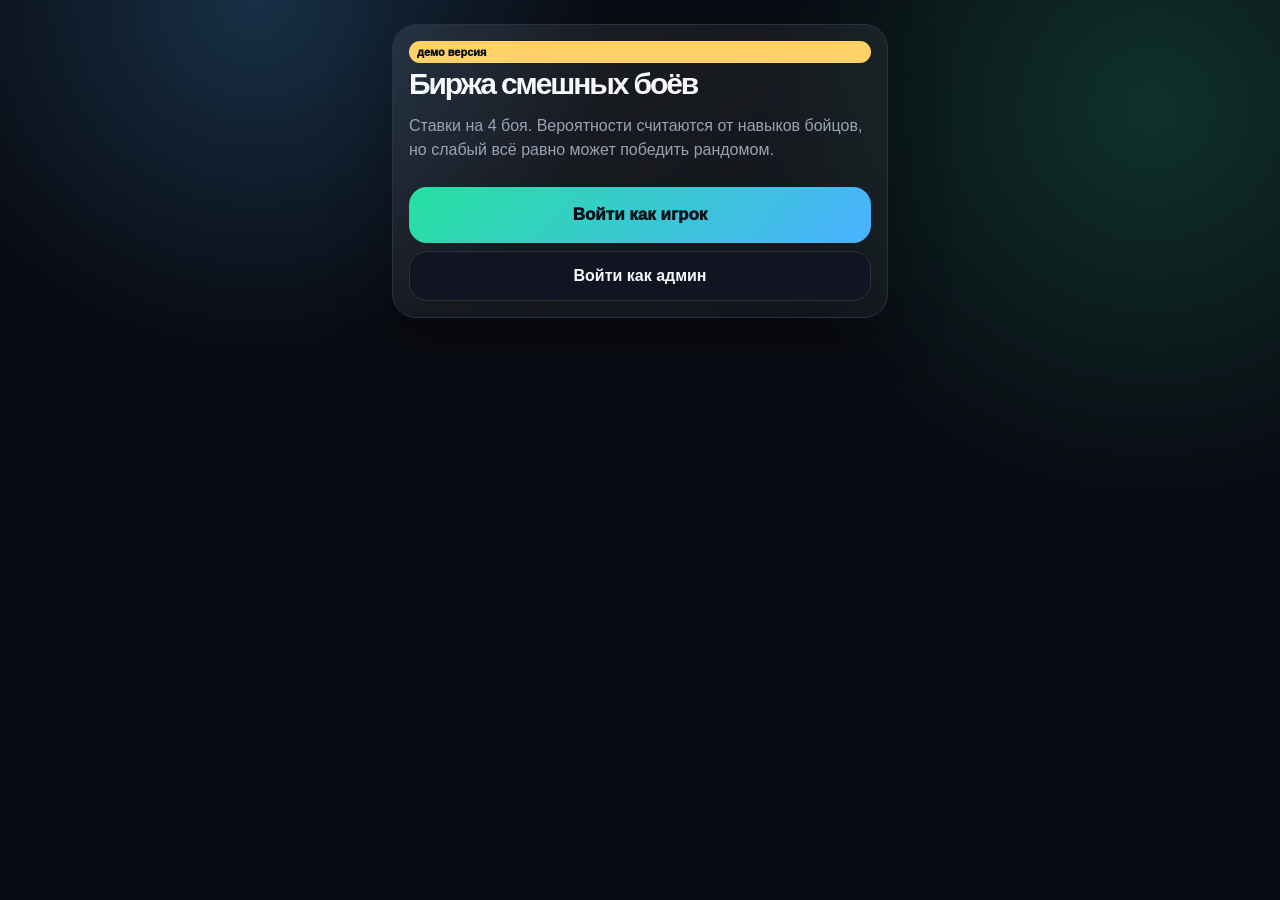
==== commit f0a6c6e2: "Add mobile admin fight builder and skill based probabilities" ====
--- a/index.html
+++ b/index.html
@@ -1 +1 @@
-<!DOCTYPE html><html lang="ru"><head><meta charset="UTF-8"><meta name="viewport" content="width=device-width,initial-scale=1,viewport-fit=cover"><meta name="theme-color" content="#090b12"><title>Биржа боёв</title><style>:root{--bg:#090b12;--line:#2a3142;--text:#f7f8fb;--muted:#9aa3b5;--green:#27e0a0;--blue:#4ab1ff;--red:#ff5672;--yellow:#ffd166}*{box-sizing:border-box;-webkit-tap-highlight-color:transparent}body{margin:0;min-height:100svh;font-family:-apple-system,BlinkMacSystemFont,"Segoe UI",Roboto,Arial,sans-serif;background:radial-gradient(circle at 20% 0%,rgba(74,177,255,.22),transparent 26%),radial-gradient(circle at 90% 12%,rgba(39,224,160,.18),transparent 28%),var(--bg);color:var(--text)}button,input{font:inherit}button{cursor:pointer}.app{max-width:520px;margin:auto;padding:14px 12px calc(18px + env(safe-area-inset-bottom))}.hidden{display:none!important}.top{position:sticky;top:0;z-index:4;margin:-14px -12px 10px;padding:12px;background:linear-gradient(180deg,rgba(9,11,18,.96),rgba(9,11,18,.76));backdrop-filter:blur(16px)}.bar{display:flex;align-items:center;justify-content:space-between;gap:10px}.brand{display:flex;align-items:center;gap:10px}.logo{width:40px;height:40px;border-radius:14px;display:grid;place-items:center;background:linear-gradient(135deg,var(--green),var(--blue));color:#061018;font-weight:1000}.title h1{font-size:22px;margin:0;letter-spacing:-.04em}.title p{margin:1px 0 0;color:var(--muted);font-size:12px}.wallet{padding:8px 10px;border:1px solid var(--line);border-radius:16px;background:rgba(255,255,255,.06);text-align:right}.wallet span{display:block;color:var(--muted);font-size:11px}.wallet b{font-size:22px}.tabs{display:grid;grid-template-columns:repeat(4,1fr);gap:7px;margin-top:10px}.tab{border:1px solid var(--line);background:#111521;color:var(--muted);border-radius:14px;min-height:38px;font-weight:800;font-size:12px}.tab.active{background:linear-gradient(135deg,rgba(39,224,160,.22),rgba(74,177,255,.18));color:var(--text);border-color:rgba(74,177,255,.55)}.screen{animation:fade .16s ease both}@keyframes fade{from{opacity:.4;transform:translateY(4px)}to{opacity:1;transform:none}}.hero,.card{border:1px solid var(--line);background:linear-gradient(145deg,rgba(255,255,255,.08),rgba(255,255,255,.035));border-radius:24px;padding:16px;margin:10px 0;box-shadow:0 18px 60px rgba(0,0,0,.24)}.hero h2{font-size:30px;line-height:.98;margin:6px 0 10px;letter-spacing:-.07em}.hero p,.muted{color:var(--muted);line-height:1.45}.bigbtn{width:100%;border:0;border-radius:18px;min-height:56px;margin-top:10px;background:linear-gradient(135deg,var(--green),var(--blue));font-weight:1000;color:#061018;font-size:17px}.ghost{width:100%;border:1px solid var(--line);border-radius:18px;min-height:50px;margin-top:8px;background:#111521;color:var(--text);font-weight:900}.section-title{display:flex;align-items:flex-end;justify-content:space-between;gap:10px;margin-bottom:10px}.section-title h2{margin:0;font-size:20px}.section-title small{color:var(--muted);text-align:right}.event{border:1px solid var(--line);background:rgba(12,15,23,.72);border-radius:22px;padding:12px;margin-bottom:10px}.event-head{display:flex;justify-content:space-between;gap:8px;align-items:center;margin-bottom:10px}.badge{font-size:11px;color:#061018;background:var(--yellow);padding:5px 8px;border-radius:999px;font-weight:1000}.badge.done{background:var(--green)}.badge.wait{background:#2a3142;color:var(--muted)}.fighters{display:grid;grid-template-columns:1fr 34px 1fr;gap:8px;align-items:stretch}.vs{display:grid;place-items:center;color:var(--muted);font-size:12px;font-weight:1000}.fighter{border:1px solid var(--line);background:#181e2b;border-radius:18px;padding:10px;text-align:left;color:var(--text);min-height:122px}.fighter.selected{border-color:var(--green);box-shadow:0 0 0 2px rgba(39,224,160,.22)}.avatar{font-size:28px}.nick{font-weight:1000;font-size:15px;line-height:1.1;margin:6px 0}.real{font-size:11px;color:var(--muted)}.odds{display:flex;justify-content:space-between;gap:6px;margin-top:8px;color:var(--muted);font-size:12px}.odds b{color:var(--text);font-size:18px}.event-actions{display:grid;grid-template-columns:1fr 1fr;gap:8px;margin-top:10px}.mini{border:1px solid var(--line);background:#111521;color:var(--text);border-radius:14px;min-height:42px;font-weight:900}.mini.primary{background:linear-gradient(135deg,rgba(39,224,160,.24),rgba(74,177,255,.22));border-color:rgba(74,177,255,.5)}.betbox{display:grid;grid-template-columns:1fr 80px;gap:8px;margin-top:8px}.betbox input,.admin-pin input{width:100%;min-height:46px;border-radius:15px;border:1px solid var(--line);background:#0f1320;color:var(--text);padding:0 12px;font-weight:900;outline:0}.toast{position:fixed;left:12px;right:12px;bottom:calc(16px + env(safe-area-inset-bottom));z-index:10;max-width:496px;margin:auto;padding:14px 16px;border-radius:18px;background:#f7f8fb;color:#071018;font-weight:900;box-shadow:0 20px 80px rgba(0,0,0,.4);display:none}.toast.show{display:block;animation:fade .2s ease both}.row{display:flex;justify-content:space-between;gap:10px;border:1px solid var(--line);background:#111521;border-radius:16px;padding:12px;margin-top:8px}.row span{color:var(--muted);font-size:13px}.row b{text-align:right}.win{color:var(--green)!important}.lose{color:var(--red)!important}.modal{position:fixed;inset:0;z-index:20;background:rgba(0,0,0,.72);display:none;align-items:flex-end}.modal.show{display:flex}.modal-card{width:100%;max-width:520px;margin:auto auto 0;background:#101522;border:1px solid var(--line);border-radius:28px 28px 0 0;padding:18px;box-shadow:0 -20px 80px rgba(0,0,0,.45)}.modal-card h2{margin:0 0 6px;font-size:28px}.profile-grid{display:grid;grid-template-columns:repeat(3,1fr);gap:8px;margin:12px 0}.profile-grid div{border:1px solid var(--line);border-radius:16px;background:#171d2a;padding:10px;text-align:center}.profile-grid span{display:block;color:var(--muted);font-size:11px}.profile-grid b{font-size:18px}.close{width:100%;border:0;background:linear-gradient(135deg,var(--green),var(--blue));color:#061018;border-radius:16px;min-height:50px;font-weight:1000;margin-top:10px}.admin-pin{display:grid;grid-template-columns:1fr auto;gap:8px}.danger{background:linear-gradient(135deg,#ff5672,#ffd166);color:#14070a}.summary{border:1px solid var(--line);border-radius:16px;background:#111521;padding:12px;margin-top:8px}.summary h3{margin:0 0 6px;font-size:16px}.summary p{margin:0;color:var(--muted);line-height:1.35;font-size:13px}@media(max-width:380px){.fighters{grid-template-columns:1fr 26px 1fr;gap:6px}.fighter{padding:9px}.nick{font-size:14px}.tabs{gap:5px}.tab{font-size:11px}.event-actions{grid-template-columns:1fr}.betbox{grid-template-columns:1fr 70px}}</style></head><body><main class="app"><header class="top hidden" id="topbar"><div class="bar"><div class="brand"><div class="logo">🥊</div><div class="title"><h1>Биржа боёв</h1><p id="userLabel">игрок</p></div></div><div class="wallet"><span>Баланс</span><b id="balanceTop">500</b></div></div><nav class="tabs"><button class="tab active" data-screen="trade">Торги</button><button class="tab" data-screen="cabinet">Кабинет</button><button class="tab" data-screen="fighters">Бойцы</button><button class="tab" data-screen="admin">Админ</button></nav></header><section id="login" class="screen"><div class="hero"><div class="badge">демо версия</div><h2>Биржа смешных боёв</h2><p>Сначала вход. Потом 4 события, ставки принимаются до конца часа. Расчёт делает админ вручную, после этого игрок видит результат в личном кабинете.</p><button class="bigbtn" id="enterUser">Войти как игрок</button><button class="ghost" id="enterAdmin">Войти как админ</button></div></section><section id="trade" class="screen hidden"><div class="hero"><div class="badge wait" id="timerBadge">до закрытия 01:00:00</div><h2>Ставки принимаются</h2><p>При ставке сумма сразу списывается с баланса и резервируется. При победе после расчёта начисляется полная выплата: ставка × коэффициент.</p></div><div class="section-title"><h2>4 события</h2><small>коэф. 1.5 / 2.2</small></div><div id="eventsList"></div></section><section id="cabinet" class="screen hidden"><div class="hero"><div class="badge">личный кабинет</div><h2>Мои ставки</h2><p>Здесь принятые ставки, итоги расчёта и короткая сводка по каждому бою.</p></div><div class="card"><div class="section-title"><h2>Баланс</h2><small>виртуальные очки</small></div><div class="row"><span>Текущий баланс</span><b id="cabBalance">500</b></div><div class="row"><span>Принято ставок</span><b id="cabBets">0</b></div><div class="row"><span>Рассчитано</span><b id="cabSettled">0</b></div></div><div class="card"><div class="section-title"><h2>Сводка боёв</h2><small>как прошёл бой</small></div><div id="fightSummary"></div></div><div class="card"><div class="section-title"><h2>История ставок</h2><small>все заявки</small></div><div id="betsList"></div></div></section><section id="fighters" class="screen hidden"><div class="hero"><div class="badge">карточки бойцов</div><h2>Провались в бойца</h2><p>Нажми на карточку, чтобы открыть короткое описание и статистику. После расчёта статистика обновляется автоматически.</p></div><div id="fightersList"></div></section><section id="admin" class="screen hidden"><div class="hero"><div class="badge">админ кабинет</div><h2>Расчёт событий</h2><p>Админ вручную запускает расчёт. Победители выбираются случайно по вероятностям: фаворит 70%, андердог 30%.</p></div><div class="card" id="adminLocked"><div class="section-title"><h2>Вход админа</h2><small>код: 1111</small></div><div class="admin-pin"><input id="adminPin" inputmode="numeric" placeholder="Код админа"><button class="mini primary" id="unlockAdmin">ОК</button></div></div><div class="card hidden" id="adminPanel"><div class="section-title"><h2>Управление</h2><small id="adminStatus">ожидает расчёта</small></div><button class="bigbtn" id="calcEvents">Рассчитать события</button><button class="ghost" id="newHour">Новый час / сброс событий</button><button class="ghost danger" id="fullReset">Полный сброс демо</button></div><div class="card"><div class="section-title"><h2>Итоги событий</h2><small>после расчёта</small></div><div id="adminResults"></div></div></section></main><div class="modal" id="modal"><div class="modal-card" id="modalCard"></div></div><div class="toast" id="toast"></div><script>const STORAGE='fight-exchange-v3',START_BALANCE=500,ADMIN_PIN='1111';const fighters={f1:{emoji:'🧊',name:'Пельмень Судьбы',real:'Гриша Морозов',desc:['Всегда выходит на бой с лицом человека, который забыл выключить чайник.','Главный приём — неожиданно стать неудобным соперником.','Любит длинные паузы и короткие победные фразы.']},f2:{emoji:'🌶️',name:'Острый Кабачок',real:'Тимур Перцев',desc:['Двигается резко, будто его случайно добавили в аджику.','Считает, что лучшая защита — это шумная уверенность.','Перед боем всегда обещает шоу, даже если шоу случайное.']},f3:{emoji:'🦆',name:'Гусь Без Сдачи',real:'Арсен Кряков',desc:['Идёт вперёд так уверенно, будто весь зал должен ему мелочь.','Не любит отступать и подозрительно смотрит на судей.','Его стиль — давление, крылья и моральное превосходство.']},f4:{emoji:'🥔',name:'Картофельный Ниндзя',real:'Витя Клубнев',desc:['Тихий, плотный и появляется там, где его не ждут.','Может выглядеть безобидно ровно до первой атаки.','После боя обычно говорит, что всё было по плану.']},f5:{emoji:'🧃',name:'Соковыжиматель',real:'Роман Фрешев',desc:['Не торопится, но постепенно выжимает из соперника желание спорить.','Любит клинч и странные метафоры про фрукты.','Снаружи спокойный, внутри турборежим.']},f6:{emoji:'🧻',name:'Мягкий Панчер',real:'Лёня Рулонов',desc:['Улыбается так мягко, что соперник расслабляется первым.','Бьёт редко, но с неприятной вежливостью.','Главный фанат аккуратной техники и чистых углов.']},f7:{emoji:'🐢',name:'Турбо Черепаха',real:'Макс Панцирев',desc:['Начинает медленно, чтобы все зря расслабились.','Если разогнался — остановить его уже неудобно.','Верит, что терпение тоже может дать по печени.']},f8:{emoji:'🧯',name:'Огнетушитель Драмы',real:'Илья Пенный',desc:['Выходит тушить чужую уверенность и иногда свои эмоции.','Работает спокойно, плотно и без лишней поэзии.','Когда бой становится горячим, ему становится комфортно.']}};const baseEvents=[{id:'e1',title:'Бой 1',a:'f1',b:'f2',fav:'a'},{id:'e2',title:'Бой 2',a:'f3',b:'f4',fav:'a'},{id:'e3',title:'Бой 3',a:'f5',b:'f6',fav:'a'},{id:'e4',title:'Бой 4',a:'f7',b:'f8',fav:'a'}];let state=load(),current='login',role='guest';const $=id=>document.getElementById(id);function fresh(){return{balance:START_BALANCE,createdAt:Date.now(),events:baseEvents.map(e=>({...e,status:'open',winner:null,pick:'a',summary:''})),bets:[],admin:false}}function load(){try{const s=JSON.parse(localStorage.getItem(STORAGE));if(s&&s.events&&s.bets)return s}catch(e){}return fresh()}function save(){localStorage.setItem(STORAGE,JSON.stringify(state))}function toast(t){$('toast').textContent=t;$('toast').classList.add('show');setTimeout(()=>$('toast').classList.remove('show'),2200)}function show(name){current=name;document.querySelectorAll('.screen').forEach(s=>s.classList.add('hidden'));$(name).classList.remove('hidden');document.querySelectorAll('.tab').forEach(t=>t.classList.toggle('active',t.dataset.screen===name));render()}function enter(asAdmin=false){role=asAdmin?'admin':'user';$('login').classList.add('hidden');$('topbar').classList.remove('hidden');$('userLabel').textContent=asAdmin?'администратор':'игрок';show(asAdmin?'admin':'trade')}$('enterUser').onclick=()=>enter(false);$('enterAdmin').onclick=()=>enter(true);document.querySelectorAll('.tab').forEach(t=>t.onclick=()=>show(t.dataset.screen));function leftMs(){return Math.max(0,state.createdAt+3600000-Date.now())}function fmt(ms){const s=Math.floor(ms/1000),h=String(Math.floor(s/3600)).padStart(2,'0'),m=String(Math.floor(s%3600/60)).padStart(2,'0'),sec=String(s%60).padStart(2,'0');return `${h}:${m}:${sec}`}function eventLocked(){return leftMs()<=0||state.events.every(e=>e.status==='settled')}function odds(ev,side){return side===ev.fav?1.5:2.2}function statsFor(fid){let w=0,l=0,d=0;state.events.filter(e=>e.status==='settled').forEach(e=>{if(e.winner===fid)w++;else if(e.a===fid||e.b===fid)l++});return{w,l,d}}function fighterCard(fid,ev,side){const f=fighters[fid],selected=ev&&ev.pick===side;return `<button class="fighter ${selected?'selected':''}" onclick="pick('${ev.id}','${side}')"><div class="avatar">${f.emoji}</div><div class="nick">${f.name}</div><div class="real">${f.real}</div><div class="odds"><span>коэф.</span><b>${odds(ev,side).toFixed(1)}</b></div></button>`}function renderEvents(){const locked=eventLocked();$('timerBadge').textContent=state.events.every(e=>e.status==='settled')?'события рассчитаны':locked?'приём закрыт':'до закрытия '+fmt(leftMs());$('eventsList').innerHTML=state.events.map(ev=>{const a=fighters[ev.a],b=fighters[ev.b],bet=state.bets.find(x=>x.eventId===ev.id);const status=ev.status==='settled'?`Победил: ${fighters[ev.winner].name}`:bet?'ставка принята':locked?'приём закрыт':'приём открыт';return `<article class="event"><div class="event-head"><b>${ev.title}</b><span class="badge ${ev.status==='settled'?'done':bet?'wait':''}">${status}</span></div><div class="fighters">${fighterCard(ev.a,ev,'a')}<div class="vs">VS</div>${fighterCard(ev.b,ev,'b')}</div><div class="betbox"><input id="bet-${ev.id}" inputmode="numeric" pattern="[0-9]*" placeholder="Ставка" value="${bet?bet.amount:50}" ${bet||locked?'disabled':''}><button class="mini primary" onclick="placeBet('${ev.id}')" ${bet||locked?'disabled':''}>Поставить</button></div><div class="event-actions"><button class="mini" onclick="openFighter('${ev.a}')">${a.name}</button><button class="mini" onclick="openFighter('${ev.b}')">${b.name}</button></div></article>`}).join('')}function pick(eventId,side){const ev=state.events.find(e=>e.id===eventId);if(!ev||eventLocked()||state.bets.some(b=>b.eventId===eventId))return;ev.pick=side;save();renderEvents()}function placeBet(eventId){const ev=state.events.find(e=>e.id===eventId);if(!ev||eventLocked())return toast('Приём ставок закрыт');if(state.bets.some(b=>b.eventId===eventId))return toast('На этот бой ставка уже принята');const side=ev.pick||'a',input=$('bet-'+eventId),amount=Number((input.value||'').replace(/[^0-9]/g,''));if(!Number.isInteger(amount)||amount<1)return toast('Введи ставку от 1 очка');if(amount>state.balance)return toast('Ставка больше баланса');state.balance-=amount;state.bets.push({id:'b'+Date.now()+Math.random().toString(16).slice(2),eventId,side,fighterId:side==='a'?ev.a:ev.b,amount,odds:odds(ev,side),status:'accepted',createdAt:Date.now(),payout:0,net:-amount});save();toast('Ставка принята. Сумма списана и ждёт расчёта.');render()}function renderCabinet(){$('cabBalance').textContent=state.balance;$('balanceTop').textContent=state.balance;$('cabBets').textContent=state.bets.length;$('cabSettled').textContent=state.bets.filter(b=>b.status!=='accepted').length;$('fightSummary').innerHTML=state.events.map(ev=>{const af=fighters[ev.a],bf=fighters[ev.b],wf=ev.winner?fighters[ev.winner]:null;const text=ev.status==='settled'?ev.summary:`${af.name} и ${bf.name} ещё не рассчитаны. Ставки приняты, но победитель пока неизвестен.`;return `<div class="summary"><h3>${ev.title}: ${af.name} vs ${bf.name}</h3><p>${text}</p><p>${wf?`Победитель: <b class="win">${wf.name}</b>`:'Победитель: —'}</p></div>`}).join('');$('betsList').innerHTML=state.bets.length?state.bets.map(b=>{const ev=state.events.find(e=>e.id===b.eventId),f=fighters[b.fighterId];let res=b.status==='accepted'?'Ожидает расчёта':b.status==='win'?`Начислено +${b.payout}`:`Ставка проиграла`;let cls=b.status==='win'?'win':b.status==='lose'?'lose':'';return `<div class="row"><span>${ev.title}: ${f.name}<br>ставка ${b.amount} списана · коэф. ${b.odds}</span><b class="${cls}">${res}</b></div>`}).join(''):'<div class="row"><span>Ставок пока нет</span><b>—</b></div>'}function renderFighters(){const ids=Object.keys(fighters);$('fightersList').innerHTML=ids.map(id=>{const f=fighters[id],s=statsFor(id);return `<div class="event" onclick="openFighter('${id}')"><div class="event-head"><div><b>${f.emoji} ${f.name}</b><div class="real">${f.real}</div></div><span class="badge wait">${s.w}-${s.l}-${s.d}</span></div><p class="muted">${f.desc[0]}</p></div>`}).join('')}function openFighter(id){const f=fighters[id],s=statsFor(id);$('modalCard').innerHTML=`<div class="avatar">${f.emoji}</div><h2>${f.name}</h2><div class="real">${f.real}</div><p class="muted">${f.desc.join(' ')}</p><div class="profile-grid"><div><span>Победы</span><b>${s.w}</b></div><div><span>Поражения</span><b>${s.l}</b></div><div><span>Ничьи</span><b>${s.d}</b></div></div><button class="close" onclick="closeModal()">Закрыть</button>`;$('modal').classList.add('show')}function closeModal(){$('modal').classList.remove('show')}$('modal').onclick=e=>{if(e.target.id==='modal')closeModal()};$('unlockAdmin').onclick=()=>{if($('adminPin').value===ADMIN_PIN){state.admin=true;save();toast('Админ кабинет открыт');renderAdmin()}else toast('Неверный код')};$('calcEvents').onclick=()=>calculateEvents();$('newHour').onclick=()=>{state.createdAt=Date.now();state.events=baseEvents.map(e=>({...e,status:'open',winner:null,pick:'a',summary:''}));save();toast('Новый час создан');render()};$('fullReset').onclick=()=>{localStorage.removeItem(STORAGE);state=fresh();toast('Демо сброшено');render()};function calculateEvents(){const phrases=['Первый раунд был осторожный, но дальше победитель начал душить темпом и забрал инициативу.','Бой получился нервный: оба ошибались, но победитель точнее поймал ключевой момент.','Сначала казалось, что всё ровно, потом один рывок сломал сценарий и зал ожил.','Соперник держался достойно, но финальный отрезок ушёл победителю почти без вопросов.'];state.events.forEach((ev,i)=>{if(ev.status==='settled')return;const favWins=Math.random()<.7,winnerSide=favWins?ev.fav:(ev.fav==='a'?'b':'a');ev.winner=winnerSide==='a'?ev.a:ev.b;ev.status='settled';const loser=ev.winner===ev.a?ev.b:ev.a;ev.summary=`${fighters[ev.winner].name} победил ${fighters[loser].name}. ${phrases[i%phrases.length]}`});state.bets.forEach(b=>{if(b.status!=='accepted')return;const ev=state.events.find(e=>e.id===b.eventId);if(b.fighterId===ev.winner){b.status='win';b.payout=Math.round(b.amount*b.odds);b.net=b.payout-b.amount;state.balance+=b.payout}else{b.status='lose';b.payout=0;b.net=-b.amount}});save();toast('События рассчитаны. Стата и баланс обновлены.');render()}function renderAdmin(){if(state.admin){$('adminLocked').classList.add('hidden');$('adminPanel').classList.remove('hidden')}else{$('adminLocked').classList.remove('hidden');$('adminPanel').classList.add('hidden')}$('adminStatus').textContent=state.events.every(e=>e.status==='settled')?'рассчитано':'ожидает расчёта';$('adminResults').innerHTML=state.events.map(ev=>`<div class="row"><span>${ev.title}<br>${fighters[ev.a].name} vs ${fighters[ev.b].name}</span><b>${ev.winner?fighters[ev.winner].name:'—'}</b></div>`).join('')}function render(){if(current!=='login')$('topbar').classList.remove('hidden');$('balanceTop').textContent=state.balance;renderEvents();renderCabinet();renderFighters();renderAdmin()}setInterval(()=>{if(current!=='login')renderEvents()},1000);render();</script></body></html>+<!DOCTYPE html><html lang="ru"><head><meta charset="UTF-8"><meta name="viewport" content="width=device-width,initial-scale=1,viewport-fit=cover"><meta name="theme-color" content="#090b12"><title>Биржа боёв</title><style>:root{--bg:#090b12;--line:#2a3142;--text:#f7f8fb;--muted:#9aa3b5;--green:#27e0a0;--blue:#4ab1ff;--red:#ff5672;--yellow:#ffd166}*{box-sizing:border-box;-webkit-tap-highlight-color:transparent}body{margin:0;min-height:100svh;font-family:-apple-system,BlinkMacSystemFont,"Segoe UI",Roboto,Arial,sans-serif;background:radial-gradient(circle at 20% 0%,rgba(74,177,255,.22),transparent 26%),radial-gradient(circle at 90% 12%,rgba(39,224,160,.18),transparent 28%),var(--bg);color:var(--text)}button,input,textarea,select{font:inherit}button{cursor:pointer}.app{max-width:520px;margin:auto;padding:14px 12px calc(18px + env(safe-area-inset-bottom))}.hidden{display:none!important}.top{position:sticky;top:0;z-index:4;margin:-14px -12px 10px;padding:12px;background:linear-gradient(180deg,rgba(9,11,18,.96),rgba(9,11,18,.78));backdrop-filter:blur(16px)}.bar{display:flex;align-items:center;justify-content:space-between;gap:10px}.brand{display:flex;align-items:center;gap:10px}.logo{width:40px;height:40px;border-radius:14px;display:grid;place-items:center;background:linear-gradient(135deg,var(--green),var(--blue));color:#061018;font-weight:1000}.title h1{font-size:22px;margin:0;letter-spacing:-.04em}.title p{margin:1px 0 0;color:var(--muted);font-size:12px}.wallet{padding:8px 10px;border:1px solid var(--line);border-radius:16px;background:rgba(255,255,255,.06);text-align:right}.wallet span{display:block;color:var(--muted);font-size:11px}.wallet b{font-size:22px}.tabs{display:grid;grid-template-columns:repeat(5,1fr);gap:6px;margin-top:10px}.tab{border:1px solid var(--line);background:#111521;color:var(--muted);border-radius:13px;min-height:38px;font-weight:800;font-size:11px}.tab.active{background:linear-gradient(135deg,rgba(39,224,160,.22),rgba(74,177,255,.18));color:var(--text);border-color:rgba(74,177,255,.55)}.screen{animation:fade .16s ease both}@keyframes fade{from{opacity:.4;transform:translateY(4px)}to{opacity:1;transform:none}}.hero,.card{border:1px solid var(--line);background:linear-gradient(145deg,rgba(255,255,255,.08),rgba(255,255,255,.035));border-radius:24px;padding:16px;margin:10px 0;box-shadow:0 18px 60px rgba(0,0,0,.24)}.hero h2{font-size:30px;line-height:.98;margin:6px 0 10px;letter-spacing:-.07em}.hero p,.muted{color:var(--muted);line-height:1.45}.bigbtn{width:100%;border:0;border-radius:18px;min-height:56px;margin-top:10px;background:linear-gradient(135deg,var(--green),var(--blue));font-weight:1000;color:#061018;font-size:17px}.ghost{width:100%;border:1px solid var(--line);border-radius:18px;min-height:50px;margin-top:8px;background:#111521;color:var(--text);font-weight:900}.section-title{display:flex;align-items:flex-end;justify-content:space-between;gap:10px;margin-bottom:10px}.section-title h2{margin:0;font-size:20px}.section-title small{color:var(--muted);text-align:right}.event{border:1px solid var(--line);background:rgba(12,15,23,.72);border-radius:22px;padding:12px;margin-bottom:10px}.event-head{display:flex;justify-content:space-between;gap:8px;align-items:center;margin-bottom:10px}.badge{font-size:11px;color:#061018;background:var(--yellow);padding:5px 8px;border-radius:999px;font-weight:1000}.badge.done{background:var(--green)}.badge.wait{background:#2a3142;color:var(--muted)}.fighters{display:grid;grid-template-columns:1fr 30px 1fr;gap:7px;align-items:stretch}.vs{display:grid;place-items:center;color:var(--muted);font-size:12px;font-weight:1000}.fighter{border:1px solid var(--line);background:#181e2b;border-radius:18px;padding:10px;text-align:left;color:var(--text);min-height:138px}.fighter.selected{border-color:var(--green);box-shadow:0 0 0 2px rgba(39,224,160,.22)}.avatar{font-size:28px}.nick{font-weight:1000;font-size:15px;line-height:1.1;margin:6px 0}.real{font-size:11px;color:var(--muted)}.odds{display:grid;grid-template-columns:1fr 1fr;gap:4px;margin-top:8px;color:var(--muted);font-size:11px}.odds b{color:var(--text);font-size:16px}.event-actions,.grid2{display:grid;grid-template-columns:1fr 1fr;gap:8px;margin-top:10px}.mini{border:1px solid var(--line);background:#111521;color:var(--text);border-radius:14px;min-height:42px;font-weight:900}.mini.primary{background:linear-gradient(135deg,rgba(39,224,160,.24),rgba(74,177,255,.22));border-color:rgba(74,177,255,.5)}.betbox{display:grid;grid-template-columns:1fr 88px;gap:8px;margin-top:8px}input,textarea,select{width:100%;border-radius:15px;border:1px solid var(--line);background:#0f1320;color:var(--text);padding:11px 12px;font-weight:800;outline:0}textarea{min-height:86px;resize:vertical}.toast{position:fixed;left:12px;right:12px;bottom:calc(16px + env(safe-area-inset-bottom));z-index:10;max-width:496px;margin:auto;padding:14px 16px;border-radius:18px;background:#f7f8fb;color:#071018;font-weight:900;box-shadow:0 20px 80px rgba(0,0,0,.4);display:none}.toast.show{display:block;animation:fade .2s ease both}.row{display:flex;justify-content:space-between;gap:10px;border:1px solid var(--line);background:#111521;border-radius:16px;padding:12px;margin-top:8px}.row span{color:var(--muted);font-size:13px}.row b{text-align:right}.win{color:var(--green)!important}.lose{color:var(--red)!important}.modal{position:fixed;inset:0;z-index:20;background:rgba(0,0,0,.72);display:none;align-items:flex-end}.modal.show{display:flex}.modal-card{width:100%;max-width:520px;max-height:88svh;overflow:auto;margin:auto auto 0;background:#101522;border:1px solid var(--line);border-radius:28px 28px 0 0;padding:18px;box-shadow:0 -20px 80px rgba(0,0,0,.45)}.modal-card h2{margin:0 0 6px;font-size:28px}.profile-grid{display:grid;grid-template-columns:repeat(3,1fr);gap:8px;margin:12px 0}.profile-grid div,.skill{border:1px solid var(--line);border-radius:16px;background:#171d2a;padding:10px;text-align:center}.profile-grid span,.skill span{display:block;color:var(--muted);font-size:11px}.profile-grid b,.skill b{font-size:18px}.skills{display:grid;grid-template-columns:1fr 1fr;gap:8px;margin-top:10px}.close{width:100%;border:0;background:linear-gradient(135deg,var(--green),var(--blue));color:#061018;border-radius:16px;min-height:50px;font-weight:1000;margin-top:10px}.danger{background:linear-gradient(135deg,#ff5672,#ffd166)!important;color:#14070a!important}.summary{border:1px solid var(--line);border-radius:16px;background:#111521;padding:12px;margin-top:8px}.summary h3{margin:0 0 6px;font-size:16px}.summary p{margin:0;color:var(--muted);line-height:1.35;font-size:13px}.formline{margin-top:8px}.label{display:block;color:var(--muted);font-size:12px;margin:10px 2px 5px}.prob{height:8px;border-radius:99px;background:#222938;overflow:hidden;margin-top:8px}.prob i{display:block;height:100%;background:linear-gradient(90deg,var(--green),var(--blue))}@media(max-width:380px){.fighters{grid-template-columns:1fr 24px 1fr;gap:5px}.fighter{padding:8px}.nick{font-size:13px}.tabs{gap:4px}.tab{font-size:10px}.event-actions{grid-template-columns:1fr}.betbox{grid-template-columns:1fr 74px}}</style></head><body><main class="app"><header class="top hidden" id="topbar"><div class="bar"><div class="brand"><div class="logo">🥊</div><div class="title"><h1>Биржа боёв</h1><p id="userLabel">игрок</p></div></div><div class="wallet"><span>Баланс</span><b id="balanceTop">500</b></div></div><nav class="tabs"><button class="tab active" data-screen="trade">Торги</button><button class="tab" data-screen="cabinet">Кабинет</button><button class="tab" data-screen="fighters">Бойцы</button><button class="tab" data-screen="builder">Пары</button><button class="tab" data-screen="admin">Админ</button></nav></header><section id="login" class="screen"><div class="hero"><div class="badge">демо версия</div><h2>Биржа смешных боёв</h2><p>Ставки на 4 боя. Вероятности считаются от навыков бойцов, но слабый всё равно может победить рандомом.</p><button class="bigbtn" id="enterUser">Войти как игрок</button><button class="ghost" id="enterAdmin">Войти как админ</button></div></section><section id="trade" class="screen hidden"><div class="hero"><div class="badge wait" id="timerBadge">до закрытия 01:00:00</div><h2>Ставки принимаются</h2><p>Сумма ставки сразу списывается и резервируется. При победе начисляется полная выплата: ставка × коэффициент.</p></div><div class="section-title"><h2>4 события</h2><small>шансы от навыков</small></div><div id="eventsList"></div></section><section id="cabinet" class="screen hidden"><div class="hero"><div class="badge">личный кабинет</div><h2>Мои ставки</h2><p>Итоги расчёта, короткая сводка боёв и история ставок.</p></div><div class="card"><div class="section-title"><h2>Баланс</h2><small>виртуальные очки</small></div><div class="row"><span>Текущий баланс</span><b id="cabBalance">500</b></div><div class="row"><span>Принято ставок</span><b id="cabBets">0</b></div><div class="row"><span>Рассчитано</span><b id="cabSettled">0</b></div></div><div class="card"><div class="section-title"><h2>Сводка боёв</h2><small>как прошёл бой</small></div><div id="fightSummary"></div></div><div class="card"><div class="section-title"><h2>История ставок</h2><small>все заявки</small></div><div id="betsList"></div></div></section><section id="fighters" class="screen hidden"><div class="hero"><div class="badge">карточки бойцов</div><h2>Бойцы и навыки</h2><p>У каждого бойца есть очки и 6 навыков: выносливость, сила удара, физическая сила, борьба, стойка, грепплинг.</p></div><div id="fightersList"></div></section><section id="builder" class="screen hidden"><div class="hero"><div class="badge">админ конструктор</div><h2>Пары и новые бойцы</h2><p>С телефона можно добавить бойца, задать описание и навыки, а потом собрать 4 пары из доступных бойцов.</p></div><div id="builderLocked" class="card"><div class="section-title"><h2>Доступ</h2><small>код: 1111</small></div><div class="grid2"><input id="builderPin" inputmode="numeric" placeholder="Код админа"><button class="mini primary" id="unlockBuilder">ОК</button></div></div><div id="builderPanel" class="hidden"><div class="card"><div class="section-title"><h2>Добавить бойца</h2><small>новая карточка</small></div><input id="nfEmoji" placeholder="Эмодзи, например 🐺"><input class="formline" id="nfName" placeholder="Прозвище"><input class="formline" id="nfReal" placeholder="Имя"><textarea class="formline" id="nfDesc" placeholder="Описание бойца: 2–3 предложения"></textarea><div class="grid2"><input id="skEnd" inputmode="numeric" placeholder="Выносливость"><input id="skPunch" inputmode="numeric" placeholder="Сила удара"><input id="skPower" inputmode="numeric" placeholder="Физ. сила"><input id="skWrestle" inputmode="numeric" placeholder="Борьба"><input id="skStand" inputmode="numeric" placeholder="Стойка"><input id="skGrapple" inputmode="numeric" placeholder="Грепплинг"></div><button class="bigbtn" id="addFighter">Добавить бойца</button></div><div class="card"><div class="section-title"><h2>Выставить 4 пары</h2><small>сохранить события</small></div><div id="pairForms"></div><button class="bigbtn" id="savePairs">Сохранить пары и открыть новый час</button></div></div></section><section id="admin" class="screen hidden"><div class="hero"><div class="badge">админ кабинет</div><h2>Расчёт событий</h2><p>Победители выбираются случайно по рассчитанным вероятностям. Базово 50/50, навыки смещают шанс, но минимум 15% остаётся у слабого.</p></div><div class="card" id="adminLocked"><div class="section-title"><h2>Вход админа</h2><small>код: 1111</small></div><div class="grid2"><input id="adminPin" inputmode="numeric" placeholder="Код админа"><button class="mini primary" id="unlockAdmin">ОК</button></div></div><div class="card hidden" id="adminPanel"><div class="section-title"><h2>Управление</h2><small id="adminStatus">ожидает расчёта</small></div><button class="bigbtn" id="calcEvents">Рассчитать события</button><button class="ghost" id="newHour">Новый час / сброс расчёта</button><button class="ghost danger" id="fullReset">Полный сброс демо</button></div><div class="card"><div class="section-title"><h2>Итоги событий</h2><small>после расчёта</small></div><div id="adminResults"></div></div></section></main><div class="modal" id="modal"><div class="modal-card" id="modalCard"></div></div><div class="toast" id="toast"></div><script>const STORAGE='fight-exchange-v4',START_BALANCE=500,ADMIN_PIN='1111';const SK=['end','punch','power','wrestle','stand','grapple'],SKN={end:'Выносливость',punch:'Сила удара',power:'Физическая сила',wrestle:'Борьба',stand:'Стойка',grapple:'Грепплинг'};const defaultFighters={f1:{emoji:'🧊',name:'Пельмень Судьбы',real:'Гриша Морозов',desc:['Всегда выходит на бой с лицом человека, который забыл выключить чайник.','Главный приём — неожиданно стать неудобным соперником.','Любит длинные паузы и короткие победные фразы.'],skills:{end:62,punch:54,power:58,wrestle:70,stand:48,grapple:65}},f2:{emoji:'🌶️',name:'Острый Кабачок',real:'Тимур Перцев',desc:['Двигается резко, будто его случайно добавили в аджику.','Считает, что лучшая защита — это шумная уверенность.','Перед боем всегда обещает шоу, даже если шоу случайное.'],skills:{end:56,punch:75,power:53,wrestle:42,stand:73,grapple:45}},f3:{emoji:'🦆',name:'Гусь Без Сдачи',real:'Арсен Кряков',desc:['Идёт вперёд так уверенно, будто весь зал должен ему мелочь.','Не любит отступать и подозрительно смотрит на судей.','Его стиль — давление, крылья и моральное превосходство.'],skills:{end:72,punch:58,power:67,wrestle:61,stand:55,grapple:59}},f4:{emoji:'🥔',name:'Картофельный Ниндзя',real:'Витя Клубнев',desc:['Тихий, плотный и появляется там, где его не ждут.','Может выглядеть безобидно ровно до первой атаки.','После боя обычно говорит, что всё было по плану.'],skills:{end:50,punch:49,power:63,wrestle:68,stand:47,grapple:72}},f5:{emoji:'🧃',name:'Соковыжиматель',real:'Роман Фрешев',desc:['Не торопится, но постепенно выжимает из соперника желание спорить.','Любит клинч и странные метафоры про фрукты.','Снаружи спокойный, внутри турборежим.'],skills:{end:76,punch:51,power:65,wrestle:74,stand:46,grapple:70}},f6:{emoji:'🧻',name:'Мягкий Панчер',real:'Лёня Рулонов',desc:['Улыбается так мягко, что соперник расслабляется первым.','Бьёт редко, но с неприятной вежливостью.','Главный фанат аккуратной техники и чистых углов.'],skills:{end:55,punch:78,power:52,wrestle:44,stand:80,grapple:41}},f7:{emoji:'🐢',name:'Турбо Черепаха',real:'Макс Панцирев',desc:['Начинает медленно, чтобы все зря расслабились.','Если разогнался — остановить его уже неудобно.','Верит, что терпение тоже может дать по печени.'],skills:{end:84,punch:48,power:70,wrestle:62,stand:43,grapple:64}},f8:{emoji:'🧯',name:'Огнетушитель Драмы',real:'Илья Пенный',desc:['Выходит тушить чужую уверенность и иногда свои эмоции.','Работает спокойно, плотно и без лишней поэзии.','Когда бой становится горячим, ему становится комфортно.'],skills:{end:60,punch:64,power:60,wrestle:55,stand:66,grapple:52}}};const baseEvents=[{id:'e1',title:'Бой 1',a:'f1',b:'f2',status:'open',winner:null,pick:'a',summary:''},{id:'e2',title:'Бой 2',a:'f3',b:'f4',status:'open',winner:null,pick:'a',summary:''},{id:'e3',title:'Бой 3',a:'f5',b:'f6',status:'open',winner:null,pick:'a',summary:''},{id:'e4',title:'Бой 4',a:'f7',b:'f8',status:'open',winner:null,pick:'a',summary:''}];let state=load(),current='login';const $=id=>document.getElementById(id);function fresh(){return{balance:START_BALANCE,createdAt:Date.now(),fighters:JSON.parse(JSON.stringify(defaultFighters)),events:JSON.parse(JSON.stringify(baseEvents)),bets:[],admin:false}}function load(){try{const s=JSON.parse(localStorage.getItem(STORAGE));if(s&&s.events&&s.bets&&s.fighters)return s}catch(e){}return fresh()}function save(){localStorage.setItem(STORAGE,JSON.stringify(state))}function toast(t){$('toast').textContent=t;$('toast').classList.add('show');setTimeout(()=>$('toast').classList.remove('show'),2300)}function show(name){current=name;document.querySelectorAll('.screen').forEach(s=>s.classList.add('hidden'));$(name).classList.remove('hidden');document.querySelectorAll('.tab').forEach(t=>t.classList.toggle('active',t.dataset.screen===name));render()}function enter(admin=false){$('login').classList.add('hidden');$('topbar').classList.remove('hidden');$('userLabel').textContent=admin?'администратор':'игрок';show(admin?'admin':'trade')}function leftMs(){return Math.max(0,state.createdAt+3600000-Date.now())}function fmt(ms){const s=Math.floor(ms/1000),h=String(Math.floor(s/3600)).padStart(2,'0'),m=String(Math.floor(s%3600/60)).padStart(2,'0'),sec=String(s%60).padStart(2,'0');return `${h}:${m}:${sec}`}function total(fid){const f=state.fighters[fid];return SK.reduce((s,k)=>s+(Number(f.skills?.[k])||0),0)}function clamp(v,min,max){return Math.max(min,Math.min(max,v))}function probA(ev){const diff=total(ev.a)-total(ev.b);return clamp(.5+diff/400,.15,.85)}function prob(ev,side){const p=probA(ev);return side==='a'?p:1-p}function odds(ev,side){return Math.max(1.15,Math.round((0.92/prob(ev,side))*100)/100)}function eventLocked(){return leftMs()<=0||state.events.every(e=>e.status==='settled')}function statsFor(fid){let w=0,l=0,d=0;state.events.filter(e=>e.status==='settled').forEach(e=>{if(e.winner===fid)w++;else if(e.a===fid||e.b===fid)l++});return{w,l,d}}function fighterCard(fid,ev,side){const f=state.fighters[fid],selected=ev.pick===side,p=Math.round(prob(ev,side)*100);return `<button class="fighter ${selected?'selected':''}" onclick="pick('${ev.id}','${side}')"><div class="avatar">${f.emoji}</div><div class="nick">${f.name}</div><div class="real">${f.real}</div><div class="odds"><span>шанс</span><b>${p}%</b><span>коэф.</span><b>${odds(ev,side).toFixed(2)}</b></div><div class="prob"><i style="width:${p}%"></i></div></button>`}function renderEvents(){const locked=eventLocked();$('timerBadge').textContent=state.events.every(e=>e.status==='settled')?'события рассчитаны':locked?'приём закрыт':'до закрытия '+fmt(leftMs());$('eventsList').innerHTML=state.events.map(ev=>{const a=state.fighters[ev.a],b=state.fighters[ev.b],bet=state.bets.find(x=>x.eventId===ev.id);const status=ev.status==='settled'?`Победил: ${state.fighters[ev.winner].name}`:bet?'ставка принята':locked?'приём закрыт':'приём открыт';return `<article class="event"><div class="event-head"><b>${ev.title}</b><span class="badge ${ev.status==='settled'?'done':bet?'wait':''}">${status}</span></div><div class="fighters">${fighterCard(ev.a,ev,'a')}<div class="vs">VS</div>${fighterCard(ev.b,ev,'b')}</div><div class="betbox"><input id="bet-${ev.id}" inputmode="numeric" pattern="[0-9]*" placeholder="Ставка" value="${bet?bet.amount:50}" ${bet||locked?'disabled':''}><button class="mini primary" onclick="placeBet('${ev.id}')" ${bet||locked?'disabled':''}>Поставить</button></div><div class="event-actions"><button class="mini" onclick="openFighter('${ev.a}')">${a.name}</button><button class="mini" onclick="openFighter('${ev.b}')">${b.name}</button></div></article>`}).join('')}function pick(id,side){const ev=state.events.find(e=>e.id===id);if(!ev||eventLocked()||state.bets.some(b=>b.eventId===id))return;ev.pick=side;save();render()}function placeBet(id){const ev=state.events.find(e=>e.id===id);if(!ev||eventLocked())return toast('Приём ставок закрыт');if(state.bets.some(b=>b.eventId===id))return toast('На этот бой ставка уже принята');const amount=Number(($('bet-'+id).value||'').replace(/[^0-9]/g,''));if(!Number.isInteger(amount)||amount<1)return toast('Введи ставку от 1 очка');if(amount>state.balance)return toast('Ставка больше баланса');const side=ev.pick||'a';state.balance-=amount;state.bets.push({id:'b'+Date.now()+Math.random().toString(16).slice(2),eventId:id,side,fighterId:side==='a'?ev.a:ev.b,amount,odds:odds(ev,side),chance:Math.round(prob(ev,side)*100),status:'accepted',createdAt:Date.now(),payout:0,net:-amount});save();toast('Ставка принята. Сумма списана.');render()}function renderCabinet(){$('cabBalance').textContent=state.balance;$('balanceTop').textContent=state.balance;$('cabBets').textContent=state.bets.length;$('cabSettled').textContent=state.bets.filter(b=>b.status!=='accepted').length;$('fightSummary').innerHTML=state.events.map(ev=>{const af=state.fighters[ev.a],bf=state.fighters[ev.b],wf=ev.winner?state.fighters[ev.winner]:null;const text=ev.status==='settled'?ev.summary:`${af.name} и ${bf.name} ещё не рассчитаны. Расчётная вероятность сейчас: ${af.name} ${Math.round(prob(ev,'a')*100)}%, ${bf.name} ${Math.round(prob(ev,'b')*100)}%.`;return `<div class="summary"><h3>${ev.title}: ${af.name} vs ${bf.name}</h3><p>${text}</p><p>${wf?`Победитель: <b class="win">${wf.name}</b>`:'Победитель: —'}</p></div>`}).join('');$('betsList').innerHTML=state.bets.length?state.bets.map(b=>{const ev=state.events.find(e=>e.id===b.eventId),f=state.fighters[b.fighterId];let res=b.status==='accepted'?'Ожидает расчёта':b.status==='win'?`Начислено +${b.payout}`:'Ставка проиграла';let cls=b.status==='win'?'win':b.status==='lose'?'lose':'';return `<div class="row"><span>${ev.title}: ${f.name}<br>ставка ${b.amount} · коэф. ${Number(b.odds).toFixed(2)} · шанс ${b.chance}%</span><b class="${cls}">${res}</b></div>`}).join(''):'<div class="row"><span>Ставок пока нет</span><b>—</b></div>'}function renderFighters(){$('fightersList').innerHTML=Object.keys(state.fighters).map(id=>{const f=state.fighters[id],s=statsFor(id);return `<div class="event" onclick="openFighter('${id}')"><div class="event-head"><div><b>${f.emoji} ${f.name}</b><div class="real">${f.real}</div></div><span class="badge wait">${s.w}-${s.l}-${s.d}</span></div><p class="muted">${Array.isArray(f.desc)?f.desc[0]:f.desc}</p><div class="odds"><span>очки</span><b>${total(id)}</b><span>боёв</span><b>${s.w+s.l+s.d}</b></div></div>`}).join('')}function openFighter(id){const f=state.fighters[id],s=statsFor(id);$('modalCard').innerHTML=`<div class="avatar">${f.emoji}</div><h2>${f.name}</h2><div class="real">${f.real}</div><p class="muted">${Array.isArray(f.desc)?f.desc.join(' '):f.desc}</p><div class="profile-grid"><div><span>Победы</span><b>${s.w}</b></div><div><span>Поражения</span><b>${s.l}</b></div><div><span>Ничьи</span><b>${s.d}</b></div></div><div class="skills">${SK.map(k=>`<div class="skill"><span>${SKN[k]}</span><b>${Number(f.skills?.[k])||0}</b></div>`).join('')}<div class="skill"><span>Очки всего</span><b>${total(id)}</b></div></div><button class="close" onclick="closeModal()">Закрыть</button>`;$('modal').classList.add('show')}function closeModal(){$('modal').classList.remove('show')}$('modal').onclick=e=>{if(e.target.id==='modal')closeModal()};function unlock(){if(($('adminPin')?.value||$('builderPin')?.value)===ADMIN_PIN){state.admin=true;save();toast('Админ доступ открыт');render()}else toast('Неверный код')}function fighterOptions(selected){return Object.keys(state.fighters).map(id=>`<option value="${id}" ${id===selected?'selected':''}>${state.fighters[id].emoji} ${state.fighters[id].name}</option>`).join('')}function renderBuilder(){if(state.admin){$('builderLocked').classList.add('hidden');$('builderPanel').classList.remove('hidden')}else{$('builderLocked').classList.remove('hidden');$('builderPanel').classList.add('hidden')}const ids=Object.keys(state.fighters);$('pairForms').innerHTML=state.events.map((ev,i)=>`<div class="event"><div class="event-head"><b>Событие ${i+1}</b><span class="badge wait">${Math.round(prob(ev,'a')*100)}% / ${Math.round(prob(ev,'b')*100)}%</span></div><label class="label">Первый боец</label><select id="pa-${i}">${fighterOptions(ev.a)}</select><label class="label">Второй боец</label><select id="pb-${i}">${fighterOptions(ev.b)}</select></div>`).join('')}function addFighter(){const name=$('nfName').value.trim(),real=$('nfReal').value.trim()||'Новый боец',emoji=$('nfEmoji').value.trim()||'🥊',desc=$('nfDesc').value.trim();if(!name||!desc)return toast('Нужно указать прозвище и описание');const vals={end:+$('skEnd').value||50,punch:+$('skPunch').value||50,power:+$('skPower').value||50,wrestle:+$('skWrestle').value||50,stand:+$('skStand').value||50,grapple:+$('skGrapple').value||50};Object.keys(vals).forEach(k=>vals[k]=clamp(vals[k],1,100));const id='f'+Date.now();state.fighters[id]={emoji,name,real,desc:desc.split(/[.!?]+/).filter(Boolean).map(x=>x.trim()+'.').slice(0,3),skills:vals};save();['nfEmoji','nfName','nfReal','nfDesc','skEnd','skPunch','skPower','skWrestle','skStand','skGrapple'].forEach(id=>$(id).value='');toast('Боец добавлен');render()}function savePairs(){for(let i=0;i<4;i++){const a=$('pa-'+i).value,b=$('pb-'+i).value;if(a===b)return toast('В паре не может быть один и тот же боец');state.events[i]={id:'e'+(i+1),title:'Бой '+(i+1),a,b,status:'open',winner:null,pick:'a',summary:''}}state.createdAt=Date.now();state.bets=[];save();toast('Пары сохранены. Новый час открыт.');show('trade')}function calculateEvents(){const phrases=['Бой начался осторожно, но победитель быстро навязал свой темп.','Соперник был опасен, но один точный эпизод перевернул ход боя.','Навыки дали преимущество, однако исход всё равно решился на тонкой грани.','Зал ждал фаворита, но рандом и характер сделали бой живым.'];state.events.forEach((ev,i)=>{if(ev.status==='settled')return;const p=probA(ev),aWins=Math.random()<p;ev.winner=aWins?ev.a:ev.b;ev.status='settled';const loser=ev.winner===ev.a?ev.b:ev.a;ev.summary=`${state.fighters[ev.winner].name} победил ${state.fighters[loser].name}. Перед боем шансы были ${state.fighters[ev.a].name} ${Math.round(p*100)}% против ${state.fighters[ev.b].name} ${Math.round((1-p)*100)}%. ${phrases[i%phrases.length]}`});state.bets.forEach(b=>{if(b.status!=='accepted')return;const ev=state.events.find(e=>e.id===b.eventId);if(b.fighterId===ev.winner){b.status='win';b.payout=Math.round(b.amount*b.odds);b.net=b.payout-b.amount;state.balance+=b.payout}else{b.status='lose';b.payout=0;b.net=-b.amount}});save();toast('События рассчитаны по навыкам.');render()}function renderAdmin(){if(state.admin){$('adminLocked').classList.add('hidden');$('adminPanel').classList.remove('hidden')}else{$('adminLocked').classList.remove('hidden');$('adminPanel').classList.add('hidden')}$('adminStatus').textContent=state.events.every(e=>e.status==='settled')?'рассчитано':'ожидает расчёта';$('adminResults').innerHTML=state.events.map(ev=>`<div class="row"><span>${ev.title}<br>${state.fighters[ev.a].name} ${Math.round(prob(ev,'a')*100)}% vs ${state.fighters[ev.b].name} ${Math.round(prob(ev,'b')*100)}%</span><b>${ev.winner?state.fighters[ev.winner].name:'—'}</b></div>`).join('')}function render(){if(current!=='login')$('topbar').classList.remove('hidden');$('balanceTop').textContent=state.balance;renderEvents();renderCabinet();renderFighters();renderBuilder();renderAdmin()}$('enterUser').onclick=()=>enter(false);$('enterAdmin').onclick=()=>enter(true);document.querySelectorAll('.tab').forEach(t=>t.onclick=()=>show(t.dataset.screen));$('unlockAdmin').onclick=unlock;$('unlockBuilder').onclick=unlock;$('addFighter').onclick=addFighter;$('savePairs').onclick=savePairs;$('calcEvents').onclick=calculateEvents;$('newHour').onclick=()=>{state.createdAt=Date.now();state.events=state.events.map(e=>({...e,status:'open',winner:null,pick:'a',summary:''}));state.bets=[];save();toast('Новый час открыт');render()};$('fullReset').onclick=()=>{localStorage.removeItem(STORAGE);state=fresh();toast('Демо сброшено');render()};setInterval(()=>{if(current!=='login')renderEvents()},1000);render();</script></body></html>
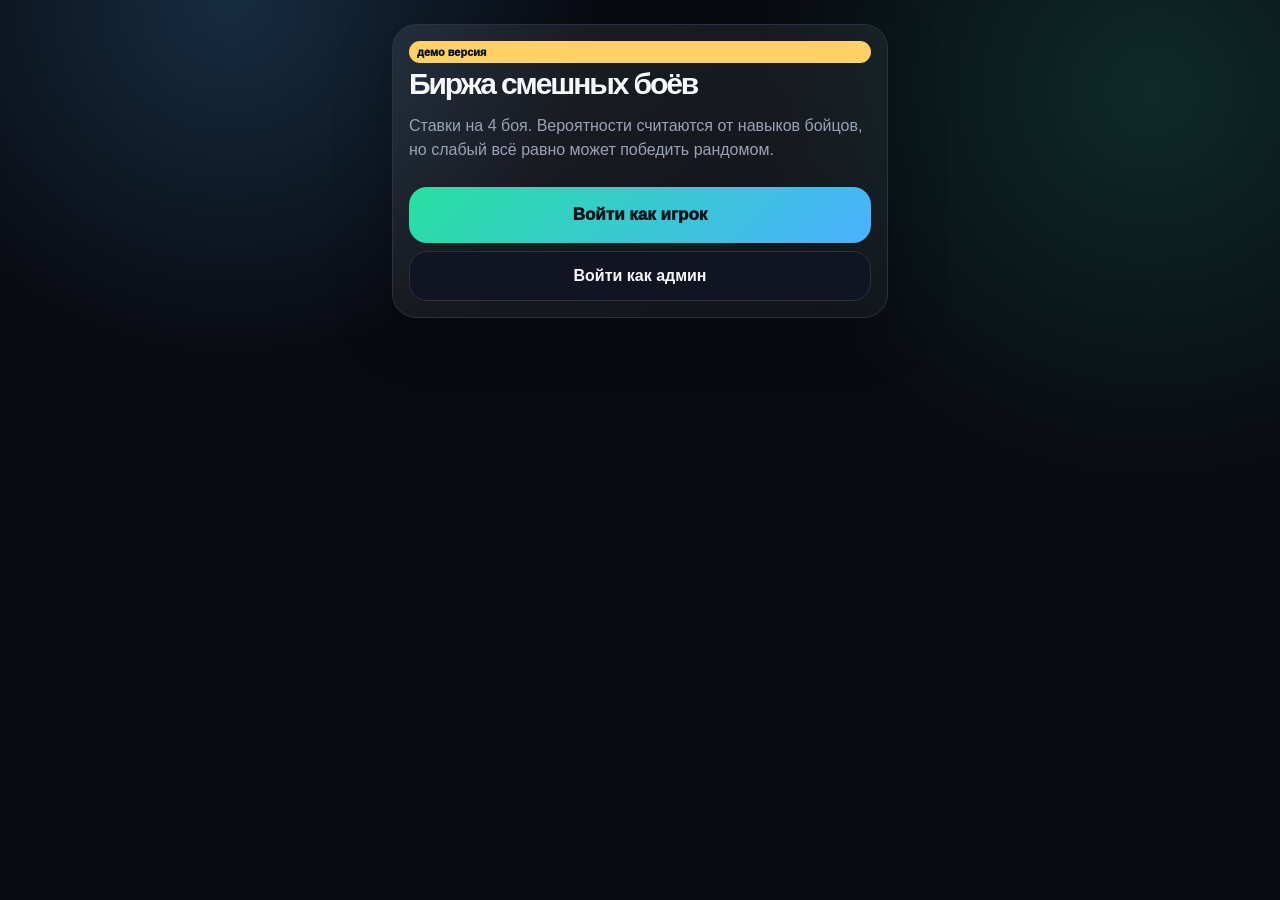
==== commit 85b15cc9: "Actually hide admin builder and enforce unique fighters" ====
--- a/index.html
+++ b/index.html
@@ -1 +1 @@
-<!DOCTYPE html><html lang="ru"><head><meta charset="UTF-8"><meta name="viewport" content="width=device-width,initial-scale=1,viewport-fit=cover"><meta name="theme-color" content="#090b12"><title>Биржа боёв</title><style>:root{--bg:#090b12;--line:#2a3142;--text:#f7f8fb;--muted:#9aa3b5;--green:#27e0a0;--blue:#4ab1ff;--red:#ff5672;--yellow:#ffd166}*{box-sizing:border-box;-webkit-tap-highlight-color:transparent}body{margin:0;min-height:100svh;font-family:-apple-system,BlinkMacSystemFont,"Segoe UI",Roboto,Arial,sans-serif;background:radial-gradient(circle at 20% 0%,rgba(74,177,255,.22),transparent 26%),radial-gradient(circle at 90% 12%,rgba(39,224,160,.18),transparent 28%),var(--bg);color:var(--text)}button,input,textarea,select{font:inherit}button{cursor:pointer}.app{max-width:520px;margin:auto;padding:14px 12px calc(18px + env(safe-area-inset-bottom))}.hidden{display:none!important}.top{position:sticky;top:0;z-index:4;margin:-14px -12px 10px;padding:12px;background:linear-gradient(180deg,rgba(9,11,18,.96),rgba(9,11,18,.78));backdrop-filter:blur(16px)}.bar{display:flex;align-items:center;justify-content:space-between;gap:10px}.brand{display:flex;align-items:center;gap:10px}.logo{width:40px;height:40px;border-radius:14px;display:grid;place-items:center;background:linear-gradient(135deg,var(--green),var(--blue));color:#061018;font-weight:1000}.title h1{font-size:22px;margin:0;letter-spacing:-.04em}.title p{margin:1px 0 0;color:var(--muted);font-size:12px}.wallet{padding:8px 10px;border:1px solid var(--line);border-radius:16px;background:rgba(255,255,255,.06);text-align:right}.wallet span{display:block;color:var(--muted);font-size:11px}.wallet b{font-size:22px}.tabs{display:grid;grid-template-columns:repeat(5,1fr);gap:6px;margin-top:10px}.tab{border:1px solid var(--line);background:#111521;color:var(--muted);border-radius:13px;min-height:38px;font-weight:800;font-size:11px}.tab.active{background:linear-gradient(135deg,rgba(39,224,160,.22),rgba(74,177,255,.18));color:var(--text);border-color:rgba(74,177,255,.55)}.screen{animation:fade .16s ease both}@keyframes fade{from{opacity:.4;transform:translateY(4px)}to{opacity:1;transform:none}}.hero,.card{border:1px solid var(--line);background:linear-gradient(145deg,rgba(255,255,255,.08),rgba(255,255,255,.035));border-radius:24px;padding:16px;margin:10px 0;box-shadow:0 18px 60px rgba(0,0,0,.24)}.hero h2{font-size:30px;line-height:.98;margin:6px 0 10px;letter-spacing:-.07em}.hero p,.muted{color:var(--muted);line-height:1.45}.bigbtn{width:100%;border:0;border-radius:18px;min-height:56px;margin-top:10px;background:linear-gradient(135deg,var(--green),var(--blue));font-weight:1000;color:#061018;font-size:17px}.ghost{width:100%;border:1px solid var(--line);border-radius:18px;min-height:50px;margin-top:8px;background:#111521;color:var(--text);font-weight:900}.section-title{display:flex;align-items:flex-end;justify-content:space-between;gap:10px;margin-bottom:10px}.section-title h2{margin:0;font-size:20px}.section-title small{color:var(--muted);text-align:right}.event{border:1px solid var(--line);background:rgba(12,15,23,.72);border-radius:22px;padding:12px;margin-bottom:10px}.event-head{display:flex;justify-content:space-between;gap:8px;align-items:center;margin-bottom:10px}.badge{font-size:11px;color:#061018;background:var(--yellow);padding:5px 8px;border-radius:999px;font-weight:1000}.badge.done{background:var(--green)}.badge.wait{background:#2a3142;color:var(--muted)}.fighters{display:grid;grid-template-columns:1fr 30px 1fr;gap:7px;align-items:stretch}.vs{display:grid;place-items:center;color:var(--muted);font-size:12px;font-weight:1000}.fighter{border:1px solid var(--line);background:#181e2b;border-radius:18px;padding:10px;text-align:left;color:var(--text);min-height:138px}.fighter.selected{border-color:var(--green);box-shadow:0 0 0 2px rgba(39,224,160,.22)}.avatar{font-size:28px}.nick{font-weight:1000;font-size:15px;line-height:1.1;margin:6px 0}.real{font-size:11px;color:var(--muted)}.odds{display:grid;grid-template-columns:1fr 1fr;gap:4px;margin-top:8px;color:var(--muted);font-size:11px}.odds b{color:var(--text);font-size:16px}.event-actions,.grid2{display:grid;grid-template-columns:1fr 1fr;gap:8px;margin-top:10px}.mini{border:1px solid var(--line);background:#111521;color:var(--text);border-radius:14px;min-height:42px;font-weight:900}.mini.primary{background:linear-gradient(135deg,rgba(39,224,160,.24),rgba(74,177,255,.22));border-color:rgba(74,177,255,.5)}.betbox{display:grid;grid-template-columns:1fr 88px;gap:8px;margin-top:8px}input,textarea,select{width:100%;border-radius:15px;border:1px solid var(--line);background:#0f1320;color:var(--text);padding:11px 12px;font-weight:800;outline:0}textarea{min-height:86px;resize:vertical}.toast{position:fixed;left:12px;right:12px;bottom:calc(16px + env(safe-area-inset-bottom));z-index:10;max-width:496px;margin:auto;padding:14px 16px;border-radius:18px;background:#f7f8fb;color:#071018;font-weight:900;box-shadow:0 20px 80px rgba(0,0,0,.4);display:none}.toast.show{display:block;animation:fade .2s ease both}.row{display:flex;justify-content:space-between;gap:10px;border:1px solid var(--line);background:#111521;border-radius:16px;padding:12px;margin-top:8px}.row span{color:var(--muted);font-size:13px}.row b{text-align:right}.win{color:var(--green)!important}.lose{color:var(--red)!important}.modal{position:fixed;inset:0;z-index:20;background:rgba(0,0,0,.72);display:none;align-items:flex-end}.modal.show{display:flex}.modal-card{width:100%;max-width:520px;max-height:88svh;overflow:auto;margin:auto auto 0;background:#101522;border:1px solid var(--line);border-radius:28px 28px 0 0;padding:18px;box-shadow:0 -20px 80px rgba(0,0,0,.45)}.modal-card h2{margin:0 0 6px;font-size:28px}.profile-grid{display:grid;grid-template-columns:repeat(3,1fr);gap:8px;margin:12px 0}.profile-grid div,.skill{border:1px solid var(--line);border-radius:16px;background:#171d2a;padding:10px;text-align:center}.profile-grid span,.skill span{display:block;color:var(--muted);font-size:11px}.profile-grid b,.skill b{font-size:18px}.skills{display:grid;grid-template-columns:1fr 1fr;gap:8px;margin-top:10px}.close{width:100%;border:0;background:linear-gradient(135deg,var(--green),var(--blue));color:#061018;border-radius:16px;min-height:50px;font-weight:1000;margin-top:10px}.danger{background:linear-gradient(135deg,#ff5672,#ffd166)!important;color:#14070a!important}.summary{border:1px solid var(--line);border-radius:16px;background:#111521;padding:12px;margin-top:8px}.summary h3{margin:0 0 6px;font-size:16px}.summary p{margin:0;color:var(--muted);line-height:1.35;font-size:13px}.formline{margin-top:8px}.label{display:block;color:var(--muted);font-size:12px;margin:10px 2px 5px}.prob{height:8px;border-radius:99px;background:#222938;overflow:hidden;margin-top:8px}.prob i{display:block;height:100%;background:linear-gradient(90deg,var(--green),var(--blue))}@media(max-width:380px){.fighters{grid-template-columns:1fr 24px 1fr;gap:5px}.fighter{padding:8px}.nick{font-size:13px}.tabs{gap:4px}.tab{font-size:10px}.event-actions{grid-template-columns:1fr}.betbox{grid-template-columns:1fr 74px}}</style></head><body><main class="app"><header class="top hidden" id="topbar"><div class="bar"><div class="brand"><div class="logo">🥊</div><div class="title"><h1>Биржа боёв</h1><p id="userLabel">игрок</p></div></div><div class="wallet"><span>Баланс</span><b id="balanceTop">500</b></div></div><nav class="tabs"><button class="tab active" data-screen="trade">Торги</button><button class="tab" data-screen="cabinet">Кабинет</button><button class="tab" data-screen="fighters">Бойцы</button><button class="tab" data-screen="builder">Пары</button><button class="tab" data-screen="admin">Админ</button></nav></header><section id="login" class="screen"><div class="hero"><div class="badge">демо версия</div><h2>Биржа смешных боёв</h2><p>Ставки на 4 боя. Вероятности считаются от навыков бойцов, но слабый всё равно может победить рандомом.</p><button class="bigbtn" id="enterUser">Войти как игрок</button><button class="ghost" id="enterAdmin">Войти как админ</button></div></section><section id="trade" class="screen hidden"><div class="hero"><div class="badge wait" id="timerBadge">до закрытия 01:00:00</div><h2>Ставки принимаются</h2><p>Сумма ставки сразу списывается и резервируется. При победе начисляется полная выплата: ставка × коэффициент.</p></div><div class="section-title"><h2>4 события</h2><small>шансы от навыков</small></div><div id="eventsList"></div></section><section id="cabinet" class="screen hidden"><div class="hero"><div class="badge">личный кабинет</div><h2>Мои ставки</h2><p>Итоги расчёта, короткая сводка боёв и история ставок.</p></div><div class="card"><div class="section-title"><h2>Баланс</h2><small>виртуальные очки</small></div><div class="row"><span>Текущий баланс</span><b id="cabBalance">500</b></div><div class="row"><span>Принято ставок</span><b id="cabBets">0</b></div><div class="row"><span>Рассчитано</span><b id="cabSettled">0</b></div></div><div class="card"><div class="section-title"><h2>Сводка боёв</h2><small>как прошёл бой</small></div><div id="fightSummary"></div></div><div class="card"><div class="section-title"><h2>История ставок</h2><small>все заявки</small></div><div id="betsList"></div></div></section><section id="fighters" class="screen hidden"><div class="hero"><div class="badge">карточки бойцов</div><h2>Бойцы и навыки</h2><p>У каждого бойца есть очки и 6 навыков: выносливость, сила удара, физическая сила, борьба, стойка, грепплинг.</p></div><div id="fightersList"></div></section><section id="builder" class="screen hidden"><div class="hero"><div class="badge">админ конструктор</div><h2>Пары и новые бойцы</h2><p>С телефона можно добавить бойца, задать описание и навыки, а потом собрать 4 пары из доступных бойцов.</p></div><div id="builderLocked" class="card"><div class="section-title"><h2>Доступ</h2><small>код: 1111</small></div><div class="grid2"><input id="builderPin" inputmode="numeric" placeholder="Код админа"><button class="mini primary" id="unlockBuilder">ОК</button></div></div><div id="builderPanel" class="hidden"><div class="card"><div class="section-title"><h2>Добавить бойца</h2><small>новая карточка</small></div><input id="nfEmoji" placeholder="Эмодзи, например 🐺"><input class="formline" id="nfName" placeholder="Прозвище"><input class="formline" id="nfReal" placeholder="Имя"><textarea class="formline" id="nfDesc" placeholder="Описание бойца: 2–3 предложения"></textarea><div class="grid2"><input id="skEnd" inputmode="numeric" placeholder="Выносливость"><input id="skPunch" inputmode="numeric" placeholder="Сила удара"><input id="skPower" inputmode="numeric" placeholder="Физ. сила"><input id="skWrestle" inputmode="numeric" placeholder="Борьба"><input id="skStand" inputmode="numeric" placeholder="Стойка"><input id="skGrapple" inputmode="numeric" placeholder="Грепплинг"></div><button class="bigbtn" id="addFighter">Добавить бойца</button></div><div class="card"><div class="section-title"><h2>Выставить 4 пары</h2><small>сохранить события</small></div><div id="pairForms"></div><button class="bigbtn" id="savePairs">Сохранить пары и открыть новый час</button></div></div></section><section id="admin" class="screen hidden"><div class="hero"><div class="badge">админ кабинет</div><h2>Расчёт событий</h2><p>Победители выбираются случайно по рассчитанным вероятностям. Базово 50/50, навыки смещают шанс, но минимум 15% остаётся у слабого.</p></div><div class="card" id="adminLocked"><div class="section-title"><h2>Вход админа</h2><small>код: 1111</small></div><div class="grid2"><input id="adminPin" inputmode="numeric" placeholder="Код админа"><button class="mini primary" id="unlockAdmin">ОК</button></div></div><div class="card hidden" id="adminPanel"><div class="section-title"><h2>Управление</h2><small id="adminStatus">ожидает расчёта</small></div><button class="bigbtn" id="calcEvents">Рассчитать события</button><button class="ghost" id="newHour">Новый час / сброс расчёта</button><button class="ghost danger" id="fullReset">Полный сброс демо</button></div><div class="card"><div class="section-title"><h2>Итоги событий</h2><small>после расчёта</small></div><div id="adminResults"></div></div></section></main><div class="modal" id="modal"><div class="modal-card" id="modalCard"></div></div><div class="toast" id="toast"></div><script>const STORAGE='fight-exchange-v4',START_BALANCE=500,ADMIN_PIN='1111';const SK=['end','punch','power','wrestle','stand','grapple'],SKN={end:'Выносливость',punch:'Сила удара',power:'Физическая сила',wrestle:'Борьба',stand:'Стойка',grapple:'Грепплинг'};const defaultFighters={f1:{emoji:'🧊',name:'Пельмень Судьбы',real:'Гриша Морозов',desc:['Всегда выходит на бой с лицом человека, который забыл выключить чайник.','Главный приём — неожиданно стать неудобным соперником.','Любит длинные паузы и короткие победные фразы.'],skills:{end:62,punch:54,power:58,wrestle:70,stand:48,grapple:65}},f2:{emoji:'🌶️',name:'Острый Кабачок',real:'Тимур Перцев',desc:['Двигается резко, будто его случайно добавили в аджику.','Считает, что лучшая защита — это шумная уверенность.','Перед боем всегда обещает шоу, даже если шоу случайное.'],skills:{end:56,punch:75,power:53,wrestle:42,stand:73,grapple:45}},f3:{emoji:'🦆',name:'Гусь Без Сдачи',real:'Арсен Кряков',desc:['Идёт вперёд так уверенно, будто весь зал должен ему мелочь.','Не любит отступать и подозрительно смотрит на судей.','Его стиль — давление, крылья и моральное превосходство.'],skills:{end:72,punch:58,power:67,wrestle:61,stand:55,grapple:59}},f4:{emoji:'🥔',name:'Картофельный Ниндзя',real:'Витя Клубнев',desc:['Тихий, плотный и появляется там, где его не ждут.','Может выглядеть безобидно ровно до первой атаки.','После боя обычно говорит, что всё было по плану.'],skills:{end:50,punch:49,power:63,wrestle:68,stand:47,grapple:72}},f5:{emoji:'🧃',name:'Соковыжиматель',real:'Роман Фрешев',desc:['Не торопится, но постепенно выжимает из соперника желание спорить.','Любит клинч и странные метафоры про фрукты.','Снаружи спокойный, внутри турборежим.'],skills:{end:76,punch:51,power:65,wrestle:74,stand:46,grapple:70}},f6:{emoji:'🧻',name:'Мягкий Панчер',real:'Лёня Рулонов',desc:['Улыбается так мягко, что соперник расслабляется первым.','Бьёт редко, но с неприятной вежливостью.','Главный фанат аккуратной техники и чистых углов.'],skills:{end:55,punch:78,power:52,wrestle:44,stand:80,grapple:41}},f7:{emoji:'🐢',name:'Турбо Черепаха',real:'Макс Панцирев',desc:['Начинает медленно, чтобы все зря расслабились.','Если разогнался — остановить его уже неудобно.','Верит, что терпение тоже может дать по печени.'],skills:{end:84,punch:48,power:70,wrestle:62,stand:43,grapple:64}},f8:{emoji:'🧯',name:'Огнетушитель Драмы',real:'Илья Пенный',desc:['Выходит тушить чужую уверенность и иногда свои эмоции.','Работает спокойно, плотно и без лишней поэзии.','Когда бой становится горячим, ему становится комфортно.'],skills:{end:60,punch:64,power:60,wrestle:55,stand:66,grapple:52}}};const baseEvents=[{id:'e1',title:'Бой 1',a:'f1',b:'f2',status:'open',winner:null,pick:'a',summary:''},{id:'e2',title:'Бой 2',a:'f3',b:'f4',status:'open',winner:null,pick:'a',summary:''},{id:'e3',title:'Бой 3',a:'f5',b:'f6',status:'open',winner:null,pick:'a',summary:''},{id:'e4',title:'Бой 4',a:'f7',b:'f8',status:'open',winner:null,pick:'a',summary:''}];let state=load(),current='login';const $=id=>document.getElementById(id);function fresh(){return{balance:START_BALANCE,createdAt:Date.now(),fighters:JSON.parse(JSON.stringify(defaultFighters)),events:JSON.parse(JSON.stringify(baseEvents)),bets:[],admin:false}}function load(){try{const s=JSON.parse(localStorage.getItem(STORAGE));if(s&&s.events&&s.bets&&s.fighters)return s}catch(e){}return fresh()}function save(){localStorage.setItem(STORAGE,JSON.stringify(state))}function toast(t){$('toast').textContent=t;$('toast').classList.add('show');setTimeout(()=>$('toast').classList.remove('show'),2300)}function show(name){current=name;document.querySelectorAll('.screen').forEach(s=>s.classList.add('hidden'));$(name).classList.remove('hidden');document.querySelectorAll('.tab').forEach(t=>t.classList.toggle('active',t.dataset.screen===name));render()}function enter(admin=false){$('login').classList.add('hidden');$('topbar').classList.remove('hidden');$('userLabel').textContent=admin?'администратор':'игрок';show(admin?'admin':'trade')}function leftMs(){return Math.max(0,state.createdAt+3600000-Date.now())}function fmt(ms){const s=Math.floor(ms/1000),h=String(Math.floor(s/3600)).padStart(2,'0'),m=String(Math.floor(s%3600/60)).padStart(2,'0'),sec=String(s%60).padStart(2,'0');return `${h}:${m}:${sec}`}function total(fid){const f=state.fighters[fid];return SK.reduce((s,k)=>s+(Number(f.skills?.[k])||0),0)}function clamp(v,min,max){return Math.max(min,Math.min(max,v))}function probA(ev){const diff=total(ev.a)-total(ev.b);return clamp(.5+diff/400,.15,.85)}function prob(ev,side){const p=probA(ev);return side==='a'?p:1-p}function odds(ev,side){return Math.max(1.15,Math.round((0.92/prob(ev,side))*100)/100)}function eventLocked(){return leftMs()<=0||state.events.every(e=>e.status==='settled')}function statsFor(fid){let w=0,l=0,d=0;state.events.filter(e=>e.status==='settled').forEach(e=>{if(e.winner===fid)w++;else if(e.a===fid||e.b===fid)l++});return{w,l,d}}function fighterCard(fid,ev,side){const f=state.fighters[fid],selected=ev.pick===side,p=Math.round(prob(ev,side)*100);return `<button class="fighter ${selected?'selected':''}" onclick="pick('${ev.id}','${side}')"><div class="avatar">${f.emoji}</div><div class="nick">${f.name}</div><div class="real">${f.real}</div><div class="odds"><span>шанс</span><b>${p}%</b><span>коэф.</span><b>${odds(ev,side).toFixed(2)}</b></div><div class="prob"><i style="width:${p}%"></i></div></button>`}function renderEvents(){const locked=eventLocked();$('timerBadge').textContent=state.events.every(e=>e.status==='settled')?'события рассчитаны':locked?'приём закрыт':'до закрытия '+fmt(leftMs());$('eventsList').innerHTML=state.events.map(ev=>{const a=state.fighters[ev.a],b=state.fighters[ev.b],bet=state.bets.find(x=>x.eventId===ev.id);const status=ev.status==='settled'?`Победил: ${state.fighters[ev.winner].name}`:bet?'ставка принята':locked?'приём закрыт':'приём открыт';return `<article class="event"><div class="event-head"><b>${ev.title}</b><span class="badge ${ev.status==='settled'?'done':bet?'wait':''}">${status}</span></div><div class="fighters">${fighterCard(ev.a,ev,'a')}<div class="vs">VS</div>${fighterCard(ev.b,ev,'b')}</div><div class="betbox"><input id="bet-${ev.id}" inputmode="numeric" pattern="[0-9]*" placeholder="Ставка" value="${bet?bet.amount:50}" ${bet||locked?'disabled':''}><button class="mini primary" onclick="placeBet('${ev.id}')" ${bet||locked?'disabled':''}>Поставить</button></div><div class="event-actions"><button class="mini" onclick="openFighter('${ev.a}')">${a.name}</button><button class="mini" onclick="openFighter('${ev.b}')">${b.name}</button></div></article>`}).join('')}function pick(id,side){const ev=state.events.find(e=>e.id===id);if(!ev||eventLocked()||state.bets.some(b=>b.eventId===id))return;ev.pick=side;save();render()}function placeBet(id){const ev=state.events.find(e=>e.id===id);if(!ev||eventLocked())return toast('Приём ставок закрыт');if(state.bets.some(b=>b.eventId===id))return toast('На этот бой ставка уже принята');const amount=Number(($('bet-'+id).value||'').replace(/[^0-9]/g,''));if(!Number.isInteger(amount)||amount<1)return toast('Введи ставку от 1 очка');if(amount>state.balance)return toast('Ставка больше баланса');const side=ev.pick||'a';state.balance-=amount;state.bets.push({id:'b'+Date.now()+Math.random().toString(16).slice(2),eventId:id,side,fighterId:side==='a'?ev.a:ev.b,amount,odds:odds(ev,side),chance:Math.round(prob(ev,side)*100),status:'accepted',createdAt:Date.now(),payout:0,net:-amount});save();toast('Ставка принята. Сумма списана.');render()}function renderCabinet(){$('cabBalance').textContent=state.balance;$('balanceTop').textContent=state.balance;$('cabBets').textContent=state.bets.length;$('cabSettled').textContent=state.bets.filter(b=>b.status!=='accepted').length;$('fightSummary').innerHTML=state.events.map(ev=>{const af=state.fighters[ev.a],bf=state.fighters[ev.b],wf=ev.winner?state.fighters[ev.winner]:null;const text=ev.status==='settled'?ev.summary:`${af.name} и ${bf.name} ещё не рассчитаны. Расчётная вероятность сейчас: ${af.name} ${Math.round(prob(ev,'a')*100)}%, ${bf.name} ${Math.round(prob(ev,'b')*100)}%.`;return `<div class="summary"><h3>${ev.title}: ${af.name} vs ${bf.name}</h3><p>${text}</p><p>${wf?`Победитель: <b class="win">${wf.name}</b>`:'Победитель: —'}</p></div>`}).join('');$('betsList').innerHTML=state.bets.length?state.bets.map(b=>{const ev=state.events.find(e=>e.id===b.eventId),f=state.fighters[b.fighterId];let res=b.status==='accepted'?'Ожидает расчёта':b.status==='win'?`Начислено +${b.payout}`:'Ставка проиграла';let cls=b.status==='win'?'win':b.status==='lose'?'lose':'';return `<div class="row"><span>${ev.title}: ${f.name}<br>ставка ${b.amount} · коэф. ${Number(b.odds).toFixed(2)} · шанс ${b.chance}%</span><b class="${cls}">${res}</b></div>`}).join(''):'<div class="row"><span>Ставок пока нет</span><b>—</b></div>'}function renderFighters(){$('fightersList').innerHTML=Object.keys(state.fighters).map(id=>{const f=state.fighters[id],s=statsFor(id);return `<div class="event" onclick="openFighter('${id}')"><div class="event-head"><div><b>${f.emoji} ${f.name}</b><div class="real">${f.real}</div></div><span class="badge wait">${s.w}-${s.l}-${s.d}</span></div><p class="muted">${Array.isArray(f.desc)?f.desc[0]:f.desc}</p><div class="odds"><span>очки</span><b>${total(id)}</b><span>боёв</span><b>${s.w+s.l+s.d}</b></div></div>`}).join('')}function openFighter(id){const f=state.fighters[id],s=statsFor(id);$('modalCard').innerHTML=`<div class="avatar">${f.emoji}</div><h2>${f.name}</h2><div class="real">${f.real}</div><p class="muted">${Array.isArray(f.desc)?f.desc.join(' '):f.desc}</p><div class="profile-grid"><div><span>Победы</span><b>${s.w}</b></div><div><span>Поражения</span><b>${s.l}</b></div><div><span>Ничьи</span><b>${s.d}</b></div></div><div class="skills">${SK.map(k=>`<div class="skill"><span>${SKN[k]}</span><b>${Number(f.skills?.[k])||0}</b></div>`).join('')}<div class="skill"><span>Очки всего</span><b>${total(id)}</b></div></div><button class="close" onclick="closeModal()">Закрыть</button>`;$('modal').classList.add('show')}function closeModal(){$('modal').classList.remove('show')}$('modal').onclick=e=>{if(e.target.id==='modal')closeModal()};function unlock(){if(($('adminPin')?.value||$('builderPin')?.value)===ADMIN_PIN){state.admin=true;save();toast('Админ доступ открыт');render()}else toast('Неверный код')}function fighterOptions(selected){return Object.keys(state.fighters).map(id=>`<option value="${id}" ${id===selected?'selected':''}>${state.fighters[id].emoji} ${state.fighters[id].name}</option>`).join('')}function renderBuilder(){if(state.admin){$('builderLocked').classList.add('hidden');$('builderPanel').classList.remove('hidden')}else{$('builderLocked').classList.remove('hidden');$('builderPanel').classList.add('hidden')}const ids=Object.keys(state.fighters);$('pairForms').innerHTML=state.events.map((ev,i)=>`<div class="event"><div class="event-head"><b>Событие ${i+1}</b><span class="badge wait">${Math.round(prob(ev,'a')*100)}% / ${Math.round(prob(ev,'b')*100)}%</span></div><label class="label">Первый боец</label><select id="pa-${i}">${fighterOptions(ev.a)}</select><label class="label">Второй боец</label><select id="pb-${i}">${fighterOptions(ev.b)}</select></div>`).join('')}function addFighter(){const name=$('nfName').value.trim(),real=$('nfReal').value.trim()||'Новый боец',emoji=$('nfEmoji').value.trim()||'🥊',desc=$('nfDesc').value.trim();if(!name||!desc)return toast('Нужно указать прозвище и описание');const vals={end:+$('skEnd').value||50,punch:+$('skPunch').value||50,power:+$('skPower').value||50,wrestle:+$('skWrestle').value||50,stand:+$('skStand').value||50,grapple:+$('skGrapple').value||50};Object.keys(vals).forEach(k=>vals[k]=clamp(vals[k],1,100));const id='f'+Date.now();state.fighters[id]={emoji,name,real,desc:desc.split(/[.!?]+/).filter(Boolean).map(x=>x.trim()+'.').slice(0,3),skills:vals};save();['nfEmoji','nfName','nfReal','nfDesc','skEnd','skPunch','skPower','skWrestle','skStand','skGrapple'].forEach(id=>$(id).value='');toast('Боец добавлен');render()}function savePairs(){for(let i=0;i<4;i++){const a=$('pa-'+i).value,b=$('pb-'+i).value;if(a===b)return toast('В паре не может быть один и тот же боец');state.events[i]={id:'e'+(i+1),title:'Бой '+(i+1),a,b,status:'open',winner:null,pick:'a',summary:''}}state.createdAt=Date.now();state.bets=[];save();toast('Пары сохранены. Новый час открыт.');show('trade')}function calculateEvents(){const phrases=['Бой начался осторожно, но победитель быстро навязал свой темп.','Соперник был опасен, но один точный эпизод перевернул ход боя.','Навыки дали преимущество, однако исход всё равно решился на тонкой грани.','Зал ждал фаворита, но рандом и характер сделали бой живым.'];state.events.forEach((ev,i)=>{if(ev.status==='settled')return;const p=probA(ev),aWins=Math.random()<p;ev.winner=aWins?ev.a:ev.b;ev.status='settled';const loser=ev.winner===ev.a?ev.b:ev.a;ev.summary=`${state.fighters[ev.winner].name} победил ${state.fighters[loser].name}. Перед боем шансы были ${state.fighters[ev.a].name} ${Math.round(p*100)}% против ${state.fighters[ev.b].name} ${Math.round((1-p)*100)}%. ${phrases[i%phrases.length]}`});state.bets.forEach(b=>{if(b.status!=='accepted')return;const ev=state.events.find(e=>e.id===b.eventId);if(b.fighterId===ev.winner){b.status='win';b.payout=Math.round(b.amount*b.odds);b.net=b.payout-b.amount;state.balance+=b.payout}else{b.status='lose';b.payout=0;b.net=-b.amount}});save();toast('События рассчитаны по навыкам.');render()}function renderAdmin(){if(state.admin){$('adminLocked').classList.add('hidden');$('adminPanel').classList.remove('hidden')}else{$('adminLocked').classList.remove('hidden');$('adminPanel').classList.add('hidden')}$('adminStatus').textContent=state.events.every(e=>e.status==='settled')?'рассчитано':'ожидает расчёта';$('adminResults').innerHTML=state.events.map(ev=>`<div class="row"><span>${ev.title}<br>${state.fighters[ev.a].name} ${Math.round(prob(ev,'a')*100)}% vs ${state.fighters[ev.b].name} ${Math.round(prob(ev,'b')*100)}%</span><b>${ev.winner?state.fighters[ev.winner].name:'—'}</b></div>`).join('')}function render(){if(current!=='login')$('topbar').classList.remove('hidden');$('balanceTop').textContent=state.balance;renderEvents();renderCabinet();renderFighters();renderBuilder();renderAdmin()}$('enterUser').onclick=()=>enter(false);$('enterAdmin').onclick=()=>enter(true);document.querySelectorAll('.tab').forEach(t=>t.onclick=()=>show(t.dataset.screen));$('unlockAdmin').onclick=unlock;$('unlockBuilder').onclick=unlock;$('addFighter').onclick=addFighter;$('savePairs').onclick=savePairs;$('calcEvents').onclick=calculateEvents;$('newHour').onclick=()=>{state.createdAt=Date.now();state.events=state.events.map(e=>({...e,status:'open',winner:null,pick:'a',summary:''}));state.bets=[];save();toast('Новый час открыт');render()};$('fullReset').onclick=()=>{localStorage.removeItem(STORAGE);state=fresh();toast('Демо сброшено');render()};setInterval(()=>{if(current!=='login')renderEvents()},1000);render();</script></body></html>+<!DOCTYPE html><html lang="ru"><head><meta charset="UTF-8"><meta name="viewport" content="width=device-width,initial-scale=1,viewport-fit=cover"><meta name="theme-color" content="#090b12"><title>Биржа боёв</title><style>:root{--bg:#090b12;--line:#2a3142;--text:#f7f8fb;--muted:#9aa3b5;--green:#27e0a0;--blue:#4ab1ff;--red:#ff5672;--yellow:#ffd166}*{box-sizing:border-box;-webkit-tap-highlight-color:transparent}body{margin:0;min-height:100svh;font-family:-apple-system,BlinkMacSystemFont,"Segoe UI",Roboto,Arial,sans-serif;background:radial-gradient(circle at 18% 0%,rgba(74,177,255,.20),transparent 26%),radial-gradient(circle at 90% 10%,rgba(39,224,160,.15),transparent 28%),var(--bg);color:var(--text)}button,input,textarea,select{font:inherit}button{cursor:pointer}.app{max-width:520px;margin:auto;padding:14px 12px calc(18px + env(safe-area-inset-bottom))}.hidden{display:none!important}.top{position:sticky;top:0;z-index:4;margin:-14px -12px 10px;padding:12px;background:linear-gradient(180deg,rgba(9,11,18,.96),rgba(9,11,18,.78));backdrop-filter:blur(16px)}.bar{display:flex;align-items:center;justify-content:space-between;gap:10px}.brand{display:flex;align-items:center;gap:10px}.logo{width:40px;height:40px;border-radius:14px;display:grid;place-items:center;background:linear-gradient(135deg,var(--green),var(--blue));color:#061018;font-weight:1000}.title h1{font-size:22px;margin:0;letter-spacing:-.04em}.title p{margin:1px 0 0;color:var(--muted);font-size:12px}.wallet{padding:8px 10px;border:1px solid var(--line);border-radius:16px;background:rgba(255,255,255,.06);text-align:right}.wallet span{display:block;color:var(--muted);font-size:11px}.wallet b{font-size:22px}.tabs{display:grid;grid-template-columns:repeat(4,1fr);gap:7px;margin-top:10px}.tab{border:1px solid var(--line);background:#111521;color:var(--muted);border-radius:14px;min-height:38px;font-weight:800;font-size:12px}.tab.active{background:linear-gradient(135deg,rgba(39,224,160,.22),rgba(74,177,255,.18));color:var(--text);border-color:rgba(74,177,255,.55)}.screen{animation:fade .16s ease both}@keyframes fade{from{opacity:.4;transform:translateY(4px)}to{opacity:1;transform:none}}.hero,.card{border:1px solid var(--line);background:linear-gradient(145deg,rgba(255,255,255,.08),rgba(255,255,255,.035));border-radius:24px;padding:16px;margin:10px 0;box-shadow:0 18px 60px rgba(0,0,0,.24)}.hero h2{font-size:30px;line-height:.98;margin:6px 0 10px;letter-spacing:-.07em}.hero p,.muted{color:var(--muted);line-height:1.45}.bigbtn{width:100%;border:0;border-radius:18px;min-height:56px;margin-top:10px;background:linear-gradient(135deg,var(--green),var(--blue));font-weight:1000;color:#061018;font-size:17px}.ghost{width:100%;border:1px solid var(--line);border-radius:18px;min-height:50px;margin-top:8px;background:#111521;color:var(--text);font-weight:900}.section-title{display:flex;align-items:flex-end;justify-content:space-between;gap:10px;margin-bottom:10px}.section-title h2{margin:0;font-size:20px}.section-title small{color:var(--muted);text-align:right}.event{border:1px solid var(--line);background:rgba(12,15,23,.72);border-radius:22px;padding:12px;margin-bottom:10px}.event-head{display:flex;justify-content:space-between;gap:8px;align-items:center;margin-bottom:10px}.badge{font-size:11px;color:#061018;background:var(--yellow);padding:5px 8px;border-radius:999px;font-weight:1000}.badge.done{background:var(--green)}.badge.wait{background:#2a3142;color:var(--muted)}.fighters{display:grid;grid-template-columns:1fr 28px 1fr;gap:7px;align-items:stretch}.vs{display:grid;place-items:center;color:var(--muted);font-size:12px;font-weight:1000}.fighter{border:1px solid var(--line);background:#181e2b;border-radius:18px;padding:10px;text-align:left;color:var(--text);min-height:138px}.fighter.selected{border-color:var(--green);box-shadow:0 0 0 2px rgba(39,224,160,.22)}.avatar{font-size:28px}.nick{font-weight:1000;font-size:15px;line-height:1.1;margin:6px 0}.real{font-size:11px;color:var(--muted)}.odds{display:grid;grid-template-columns:1fr 1fr;gap:4px;margin-top:8px;color:var(--muted);font-size:11px}.odds b{color:var(--text);font-size:16px}.event-actions,.grid2{display:grid;grid-template-columns:1fr 1fr;gap:8px;margin-top:10px}.mini{border:1px solid var(--line);background:#111521;color:var(--text);border-radius:14px;min-height:42px;font-weight:900}.mini.primary{background:linear-gradient(135deg,rgba(39,224,160,.24),rgba(74,177,255,.22));border-color:rgba(74,177,255,.5)}.betbox{display:grid;grid-template-columns:1fr 92px;gap:8px;margin-top:8px}input,textarea,select{width:100%;border-radius:15px;border:1px solid var(--line);background:#0f1320;color:var(--text);padding:11px 12px;font-weight:800;outline:0}input:focus,textarea:focus,select:focus{border-color:var(--blue);box-shadow:0 0 0 3px rgba(74,177,255,.12)}textarea{min-height:86px;resize:vertical}.toast{position:fixed;left:12px;right:12px;bottom:calc(16px + env(safe-area-inset-bottom));z-index:10;max-width:496px;margin:auto;padding:14px 16px;border-radius:18px;background:#f7f8fb;color:#071018;font-weight:900;box-shadow:0 20px 80px rgba(0,0,0,.4);display:none}.toast.show{display:block;animation:fade .2s ease both}.row{display:flex;justify-content:space-between;gap:10px;border:1px solid var(--line);background:#111521;border-radius:16px;padding:12px;margin-top:8px}.row span{color:var(--muted);font-size:13px}.row b{text-align:right}.win{color:var(--green)!important}.lose{color:var(--red)!important}.modal{position:fixed;inset:0;z-index:20;background:rgba(0,0,0,.72);display:none;align-items:flex-end}.modal.show{display:flex}.modal-card{width:100%;max-width:520px;max-height:88svh;overflow:auto;margin:auto auto 0;background:#101522;border:1px solid var(--line);border-radius:28px 28px 0 0;padding:18px;box-shadow:0 -20px 80px rgba(0,0,0,.45)}.modal-card h2{margin:0 0 6px;font-size:28px}.profile-grid{display:grid;grid-template-columns:repeat(3,1fr);gap:8px;margin:12px 0}.profile-grid div,.skill{border:1px solid var(--line);border-radius:16px;background:#171d2a;padding:10px;text-align:center}.profile-grid span,.skill span{display:block;color:var(--muted);font-size:11px}.profile-grid b,.skill b{font-size:18px}.skills{display:grid;grid-template-columns:1fr 1fr;gap:8px;margin-top:10px}.close{width:100%;border:0;background:linear-gradient(135deg,var(--green),var(--blue));color:#061018;border-radius:16px;min-height:50px;font-weight:1000;margin-top:10px}.danger{background:linear-gradient(135deg,#ff5672,#ffd166)!important;color:#14070a!important}.summary{border:1px solid var(--line);border-radius:16px;background:#111521;padding:12px;margin-top:8px}.summary h3{margin:0 0 6px;font-size:16px}.summary p{margin:0;color:var(--muted);line-height:1.35;font-size:13px}.formline{margin-top:8px}.label{display:block;color:var(--muted);font-size:12px;margin:10px 2px 5px}.prob{height:8px;border-radius:99px;background:#222938;overflow:hidden;margin-top:8px}.prob i{display:block;height:100%;background:linear-gradient(90deg,var(--green),var(--blue))}.admin-menu{display:grid;grid-template-columns:1fr 1fr;gap:8px}.admin-subtab.active{border-color:var(--blue);background:rgba(74,177,255,.18)}@media(max-width:380px){.fighters{grid-template-columns:1fr 24px 1fr;gap:5px}.fighter{padding:8px}.nick{font-size:13px}.tabs{gap:5px}.tab{font-size:11px}.event-actions{grid-template-columns:1fr}.betbox{grid-template-columns:1fr 78px}}</style></head><body><main class="app"><header class="top hidden" id="topbar"><div class="bar"><div class="brand"><div class="logo">🥊</div><div class="title"><h1>Биржа боёв</h1><p id="userLabel">игрок</p></div></div><div class="wallet"><span>Баланс</span><b id="balanceTop">500</b></div></div><nav class="tabs"><button class="tab active" data-screen="trade">Торги</button><button class="tab" data-screen="cabinet">Кабинет</button><button class="tab" data-screen="fighters">Бойцы</button><button class="tab" data-screen="admin">Админ</button></nav></header><section id="login" class="screen"><div class="hero"><div class="badge">демо версия</div><h2>Биржа смешных боёв</h2><p>Ставки на 4 боя. Вероятности считаются от навыков бойцов, но слабый всё равно может победить рандомом.</p><button class="bigbtn" id="enterUser">Войти как игрок</button><button class="ghost" id="enterAdmin">Войти как админ</button></div></section><section id="trade" class="screen hidden"><div class="hero"><div class="badge wait" id="timerBadge">до закрытия 01:00:00</div><h2>Ставки принимаются</h2><p>Сумма ставки сразу списывается и резервируется. При победе начисляется полная выплата: ставка × коэффициент.</p></div><div class="section-title"><h2>4 события</h2><small>шансы от навыков</small></div><div id="eventsList"></div></section><section id="cabinet" class="screen hidden"><div class="hero"><div class="badge">личный кабинет</div><h2>Мои ставки</h2><p>Итоги расчёта, короткая сводка боёв и история ставок.</p></div><div class="card"><div class="section-title"><h2>Баланс</h2><small>виртуальные очки</small></div><div class="row"><span>Текущий баланс</span><b id="cabBalance">500</b></div><div class="row"><span>Принято ставок</span><b id="cabBets">0</b></div><div class="row"><span>Рассчитано</span><b id="cabSettled">0</b></div></div><div class="card"><div class="section-title"><h2>Сводка боёв</h2><small>как прошёл бой</small></div><div id="fightSummary"></div></div><div class="card"><div class="section-title"><h2>История ставок</h2><small>все заявки</small></div><div id="betsList"></div></div></section><section id="fighters" class="screen hidden"><div class="hero"><div class="badge">карточки бойцов</div><h2>Бойцы и навыки</h2><p>У каждого бойца есть очки и 6 навыков: выносливость, сила удара, физическая сила, борьба, стойка, грепплинг.</p></div><div id="fightersList"></div></section><section id="admin" class="screen hidden"><div id="adminLocked" class="card"><div class="section-title"><h2>Вход администратора</h2><small>закрытый доступ</small></div><input id="adminPin" inputmode="numeric" autocomplete="off" placeholder="Введите код"><button class="bigbtn" id="unlockAdmin">Войти</button></div><div id="adminPanel" class="hidden"><div class="hero"><div class="badge">админ кабинет</div><h2>Управление событиями</h2><p>Расчёт, сброс событий, создание бойцов и сборка пар.</p></div><div class="card"><div class="admin-menu"><button class="mini admin-subtab active" data-admin="calc">Расчёт</button><button class="mini admin-subtab" data-admin="builder">Пары / бойцы</button></div></div><div id="adminCalc"><div class="card"><div class="section-title"><h2>Расчёт</h2><small id="adminStatus">ожидает</small></div><button class="bigbtn" id="calcEvents">Рассчитать события</button><button class="ghost" id="resetEvents">Сбросить все события</button><button class="ghost danger" id="fullReset">Полный сброс демо</button></div><div class="card"><div class="section-title"><h2>Итоги событий</h2><small>после расчёта</small></div><div id="adminResults"></div></div></div><div id="adminBuilder" class="hidden"><div class="card"><div class="section-title"><h2>Добавить бойца</h2><small>новая карточка</small></div><input id="nfEmoji" placeholder="Эмодзи, например 🐺"><input class="formline" id="nfName" placeholder="Прозвище"><input class="formline" id="nfReal" placeholder="Имя"><textarea class="formline" id="nfDesc" placeholder="Описание бойца: 2–3 предложения"></textarea><div class="grid2"><input id="skEnd" inputmode="numeric" placeholder="Выносливость"><input id="skPunch" inputmode="numeric" placeholder="Сила удара"><input id="skPower" inputmode="numeric" placeholder="Физ. сила"><input id="skWrestle" inputmode="numeric" placeholder="Борьба"><input id="skStand" inputmode="numeric" placeholder="Стойка"><input id="skGrapple" inputmode="numeric" placeholder="Грепплинг"></div><button class="bigbtn" id="addFighter">Добавить бойца</button></div><div class="card"><div class="section-title"><h2>Выставить 4 пары</h2><small>без повторов бойцов</small></div><div id="pairForms"></div><button class="bigbtn" id="savePairs">Сохранить пары и открыть новый час</button></div></div></div></section></main><div class="modal" id="modal"><div class="modal-card" id="modalCard"></div></div><div class="toast" id="toast"></div><script>const STORAGE='fight-exchange-v5',START_BALANCE=500,ADMIN_PIN='1111';const SK=['end','punch','power','wrestle','stand','grapple'],SKN={end:'Выносливость',punch:'Сила удара',power:'Физическая сила',wrestle:'Борьба',stand:'Стойка',grapple:'Грепплинг'};const defaultFighters={f1:{emoji:'🧊',name:'Пельмень Судьбы',real:'Гриша Морозов',desc:['Всегда выходит на бой с лицом человека, который забыл выключить чайник.','Главный приём — неожиданно стать неудобным соперником.','Любит длинные паузы и короткие победные фразы.'],skills:{end:62,punch:54,power:58,wrestle:70,stand:48,grapple:65}},f2:{emoji:'🌶️',name:'Острый Кабачок',real:'Тимур Перцев',desc:['Двигается резко, будто его случайно добавили в аджику.','Считает, что лучшая защита — это шумная уверенность.','Перед боем всегда обещает шоу, даже если шоу случайное.'],skills:{end:56,punch:75,power:53,wrestle:42,stand:73,grapple:45}},f3:{emoji:'🦆',name:'Гусь Без Сдачи',real:'Арсен Кряков',desc:['Идёт вперёд так уверенно, будто весь зал должен ему мелочь.','Не любит отступать и подозрительно смотрит на судей.','Его стиль — давление, крылья и моральное превосходство.'],skills:{end:72,punch:58,power:67,wrestle:61,stand:55,grapple:59}},f4:{emoji:'🥔',name:'Картофельный Ниндзя',real:'Витя Клубнев',desc:['Тихий, плотный и появляется там, где его не ждут.','Может выглядеть безобидно ровно до первой атаки.','После боя обычно говорит, что всё было по плану.'],skills:{end:50,punch:49,power:63,wrestle:68,stand:47,grapple:72}},f5:{emoji:'🧃',name:'Соковыжиматель',real:'Роман Фрешев',desc:['Не торопится, но постепенно выжимает из соперника желание спорить.','Любит клинч и странные метафоры про фрукты.','Снаружи спокойный, внутри турборежим.'],skills:{end:76,punch:51,power:65,wrestle:74,stand:46,grapple:70}},f6:{emoji:'🧻',name:'Мягкий Панчер',real:'Лёня Рулонов',desc:['Улыбается так мягко, что соперник расслабляется первым.','Бьёт редко, но с неприятной вежливостью.','Главный фанат аккуратной техники и чистых углов.'],skills:{end:55,punch:78,power:52,wrestle:44,stand:80,grapple:41}},f7:{emoji:'🐢',name:'Турбо Черепаха',real:'Макс Панцирев',desc:['Начинает медленно, чтобы все зря расслабились.','Если разогнался — остановить его уже неудобно.','Верит, что терпение тоже может дать по печени.'],skills:{end:84,punch:48,power:70,wrestle:62,stand:43,grapple:64}},f8:{emoji:'🧯',name:'Огнетушитель Драмы',real:'Илья Пенный',desc:['Выходит тушить чужую уверенность и иногда свои эмоции.','Работает спокойно, плотно и без лишней поэзии.','Когда бой становится горячим, ему становится комфортно.'],skills:{end:60,punch:64,power:60,wrestle:55,stand:66,grapple:52}}};const baseEvents=[{id:'e1',title:'Бой 1',a:'f1',b:'f2',status:'open',winner:null,pick:'a',summary:''},{id:'e2',title:'Бой 2',a:'f3',b:'f4',status:'open',winner:null,pick:'a',summary:''},{id:'e3',title:'Бой 3',a:'f5',b:'f6',status:'open',winner:null,pick:'a',summary:''},{id:'e4',title:'Бой 4',a:'f7',b:'f8',status:'open',winner:null,pick:'a',summary:''}];let state=load(),current='login';const $=id=>document.getElementById(id);function fresh(){return{balance:START_BALANCE,createdAt:Date.now(),fighters:JSON.parse(JSON.stringify(defaultFighters)),events:JSON.parse(JSON.stringify(baseEvents)),bets:[],admin:false}}function load(){try{const s=JSON.parse(localStorage.getItem(STORAGE));if(s&&s.events&&s.bets&&s.fighters)return s}catch(e){}return fresh()}function save(){localStorage.setItem(STORAGE,JSON.stringify(state))}function toast(t){$('toast').textContent=t;$('toast').classList.add('show');setTimeout(()=>$('toast').classList.remove('show'),2300)}function show(name){current=name;document.querySelectorAll('.screen').forEach(s=>s.classList.add('hidden'));$(name).classList.remove('hidden');document.querySelectorAll('.tab').forEach(t=>t.classList.toggle('active',t.dataset.screen===name));render()}function enter(admin=false){$('login').classList.add('hidden');$('topbar').classList.remove('hidden');$('userLabel').textContent=admin?'администратор':'игрок';show(admin?'admin':'trade')}function leftMs(){return Math.max(0,state.createdAt+3600000-Date.now())}function fmt(ms){const s=Math.floor(ms/1000),h=String(Math.floor(s/3600)).padStart(2,'0'),m=String(Math.floor(s%3600/60)).padStart(2,'0'),sec=String(s%60).padStart(2,'0');return `${h}:${m}:${sec}`}function total(fid){const f=state.fighters[fid];return SK.reduce((s,k)=>s+(Number(f.skills?.[k])||0),0)}function clamp(v,min,max){return Math.max(min,Math.min(max,v))}function probA(ev){const diff=total(ev.a)-total(ev.b);return clamp(.5+diff/400,.15,.85)}function prob(ev,side){const p=probA(ev);return side==='a'?p:1-p}function odds(ev,side){return Math.max(1.15,Math.round((0.92/prob(ev,side))*100)/100)}function eventLocked(){return leftMs()<=0||state.events.every(e=>e.status==='settled')}function statsFor(fid){let w=0,l=0,d=0;state.events.filter(e=>e.status==='settled').forEach(e=>{if(e.winner===fid)w++;else if(e.a===fid||e.b===fid)l++});return{w,l,d}}function fighterCard(fid,ev,side){const f=state.fighters[fid],selected=ev.pick===side,p=Math.round(prob(ev,side)*100);return `<button class="fighter ${selected?'selected':''}" onclick="pick('${ev.id}','${side}')"><div class="avatar">${f.emoji}</div><div class="nick">${f.name}</div><div class="real">${f.real}</div><div class="odds"><span>шанс</span><b>${p}%</b><span>коэф.</span><b>${odds(ev,side).toFixed(2)}</b></div><div class="prob"><i style="width:${p}%"></i></div></button>`}function updateTimerOnly(){const el=$('timerBadge');if(!el)return;el.textContent=state.events.every(e=>e.status==='settled')?'события рассчитаны':eventLocked()?'приём закрыт':'до закрытия '+fmt(leftMs())}function renderEvents(){updateTimerOnly();const locked=eventLocked();$('eventsList').innerHTML=state.events.map(ev=>{const a=state.fighters[ev.a],b=state.fighters[ev.b],bet=state.bets.find(x=>x.eventId===ev.id);const status=ev.status==='settled'?`Победил: ${state.fighters[ev.winner].name}`:bet?'ставка принята':locked?'приём закрыт':'приём открыт';return `<article class="event"><div class="event-head"><b>${ev.title}</b><span class="badge ${ev.status==='settled'?'done':bet?'wait':''}">${status}</span></div><div class="fighters">${fighterCard(ev.a,ev,'a')}<div class="vs">VS</div>${fighterCard(ev.b,ev,'b')}</div><div class="betbox"><input class="betInput" id="bet-${ev.id}" inputmode="numeric" pattern="[0-9]*" placeholder="Ставка" value="${bet?bet.amount:50}" ${bet||locked?'disabled':''}><button class="mini primary" onclick="placeBet('${ev.id}')" ${bet||locked?'disabled':''}>Поставить</button></div><div class="event-actions"><button class="mini" onclick="openFighter('${ev.a}')">${a.name}</button><button class="mini" onclick="openFighter('${ev.b}')">${b.name}</button></div></article>`}).join('')}function pick(id,side){const ev=state.events.find(e=>e.id===id);if(!ev||eventLocked()||state.bets.some(b=>b.eventId===id))return;ev.pick=side;save();render()}function placeBet(id){const ev=state.events.find(e=>e.id===id);if(!ev||eventLocked())return toast('Приём ставок закрыт');if(state.bets.some(b=>b.eventId===id))return toast('На этот бой ставка уже принята');const amount=Number(($('bet-'+id).value||'').replace(/[^0-9]/g,''));if(!Number.isInteger(amount)||amount<1)return toast('Введи ставку от 1 очка');if(amount>state.balance)return toast('Ставка больше баланса');const side=ev.pick||'a';state.balance-=amount;state.bets.push({id:'b'+Date.now()+Math.random().toString(16).slice(2),eventId:id,side,fighterId:side==='a'?ev.a:ev.b,amount,odds:odds(ev,side),chance:Math.round(prob(ev,side)*100),status:'accepted',createdAt:Date.now(),payout:0,net:-amount});save();toast('Ставка принята. Сумма списана.');render()}function renderCabinet(){$('cabBalance').textContent=state.balance;$('balanceTop').textContent=state.balance;$('cabBets').textContent=state.bets.length;$('cabSettled').textContent=state.bets.filter(b=>b.status!=='accepted').length;$('fightSummary').innerHTML=state.events.map(ev=>{const af=state.fighters[ev.a],bf=state.fighters[ev.b],wf=ev.winner?state.fighters[ev.winner]:null;const text=ev.status==='settled'?ev.summary:`${af.name} и ${bf.name} ещё не рассчитаны. Расчётная вероятность сейчас: ${af.name} ${Math.round(prob(ev,'a')*100)}%, ${bf.name} ${Math.round(prob(ev,'b')*100)}%.`;return `<div class="summary"><h3>${ev.title}: ${af.name} vs ${bf.name}</h3><p>${text}</p><p>${wf?`Победитель: <b class="win">${wf.name}</b>`:'Победитель: —'}</p></div>`}).join('');$('betsList').innerHTML=state.bets.length?state.bets.map(b=>{const ev=state.events.find(e=>e.id===b.eventId),f=state.fighters[b.fighterId];let res=b.status==='accepted'?'Ожидает расчёта':b.status==='win'?`Начислено +${b.payout}`:'Ставка проиграла';let cls=b.status==='win'?'win':b.status==='lose'?'lose':'';return `<div class="row"><span>${ev.title}: ${f.name}<br>ставка ${b.amount} · коэф. ${Number(b.odds).toFixed(2)} · шанс ${b.chance}%</span><b class="${cls}">${res}</b></div>`}).join(''):'<div class="row"><span>Ставок пока нет</span><b>—</b></div>'}function renderFighters(){$('fightersList').innerHTML=Object.keys(state.fighters).map(id=>{const f=state.fighters[id],s=statsFor(id);return `<div class="event" onclick="openFighter('${id}')"><div class="event-head"><div><b>${f.emoji} ${f.name}</b><div class="real">${f.real}</div></div><span class="badge wait">${s.w}-${s.l}-${s.d}</span></div><p class="muted">${Array.isArray(f.desc)?f.desc[0]:f.desc}</p><div class="odds"><span>очки</span><b>${total(id)}</b><span>боёв</span><b>${s.w+s.l+s.d}</b></div></div>`}).join('')}function openFighter(id){const f=state.fighters[id],s=statsFor(id);$('modalCard').innerHTML=`<div class="avatar">${f.emoji}</div><h2>${f.name}</h2><div class="real">${f.real}</div><p class="muted">${Array.isArray(f.desc)?f.desc.join(' '):f.desc}</p><div class="profile-grid"><div><span>Победы</span><b>${s.w}</b></div><div><span>Поражения</span><b>${s.l}</b></div><div><span>Ничьи</span><b>${s.d}</b></div></div><div class="skills">${SK.map(k=>`<div class="skill"><span>${SKN[k]}</span><b>${Number(f.skills?.[k])||0}</b></div>`).join('')}<div class="skill"><span>Очки всего</span><b>${total(id)}</b></div></div><button class="close" onclick="closeModal()">Закрыть</button>`;$('modal').classList.add('show')}function closeModal(){$('modal').classList.remove('show')}$('modal').onclick=e=>{if(e.target.id==='modal')closeModal()};function unlockAdmin(){if($('adminPin').value===ADMIN_PIN){state.admin=true;save();toast('Админ доступ открыт');render()}else toast('Неверный код')}function fighterOptions(selected){return Object.keys(state.fighters).map(id=>`<option value="${id}" ${id===selected?'selected':''}>${state.fighters[id].emoji} ${state.fighters[id].name}</option>`).join('')}function renderBuilder(){const pf=$('pairForms');if(!pf)return;pf.innerHTML=state.events.map((ev,i)=>`<div class="event"><div class="event-head"><b>Событие ${i+1}</b><span class="badge wait">${Math.round(prob(ev,'a')*100)}% / ${Math.round(prob(ev,'b')*100)}%</span></div><label class="label">Первый боец</label><select id="pa-${i}">${fighterOptions(ev.a)}</select><label class="label">Второй боец</label><select id="pb-${i}">${fighterOptions(ev.b)}</select></div>`).join('')}function addFighter(){const name=$('nfName').value.trim(),real=$('nfReal').value.trim()||'Новый боец',emoji=$('nfEmoji').value.trim()||'🥊',desc=$('nfDesc').value.trim();if(!name||!desc)return toast('Нужно указать прозвище и описание');const vals={end:+$('skEnd').value||50,punch:+$('skPunch').value||50,power:+$('skPower').value||50,wrestle:+$('skWrestle').value||50,stand:+$('skStand').value||50,grapple:+$('skGrapple').value||50};Object.keys(vals).forEach(k=>vals[k]=clamp(vals[k],1,100));const id='f'+Date.now();state.fighters[id]={emoji,name,real,desc:desc.split(/[.!?]+/).filter(Boolean).map(x=>x.trim()+'.').slice(0,3),skills:vals};save();['nfEmoji','nfName','nfReal','nfDesc','skEnd','skPunch','skPower','skWrestle','skStand','skGrapple'].forEach(id=>$(id).value='');toast('Боец добавлен');render()}function savePairs(){const used=new Set();const newEvents=[];for(let i=0;i<4;i++){const a=$('pa-'+i).value,b=$('pb-'+i).value;if(a===b)return toast('В одной паре выбран один и тот же боец');if(used.has(a))return toast(`${state.fighters[a].name} уже задействован в другой паре`);if(used.has(b))return toast(`${state.fighters[b].name} уже задействован в другой паре`);used.add(a);used.add(b);newEvents.push({id:'e'+(i+1),title:'Бой '+(i+1),a,b,status:'open',winner:null,pick:'a',summary:''})}state.events=newEvents;state.createdAt=Date.now();state.bets=[];save();toast('Пары сохранены. Новый час открыт.');show('trade')}function calculateEvents(){const phrases=['Бой начался осторожно, но победитель быстро навязал свой темп.','Соперник был опасен, но один точный эпизод перевернул ход боя.','Навыки дали преимущество, однако исход всё равно решился на тонкой грани.','Зал ждал фаворита, но рандом и характер сделали бой живым.'];state.events.forEach((ev,i)=>{if(ev.status==='settled')return;const p=probA(ev),aWins=Math.random()<p;ev.winner=aWins?ev.a:ev.b;ev.status='settled';const loser=ev.winner===ev.a?ev.b:ev.a;ev.summary=`${state.fighters[ev.winner].name} победил ${state.fighters[loser].name}. Перед боем шансы были ${state.fighters[ev.a].name} ${Math.round(p*100)}% против ${state.fighters[ev.b].name} ${Math.round((1-p)*100)}%. ${phrases[i%phrases.length]}`});state.bets.forEach(b=>{if(b.status!=='accepted')return;const ev=state.events.find(e=>e.id===b.eventId);if(b.fighterId===ev.winner){b.status='win';b.payout=Math.round(b.amount*b.odds);b.net=b.payout-b.amount;state.balance+=b.payout}else{b.status='lose';b.payout=0;b.net=-b.amount}});save();toast('События рассчитаны по навыкам.');render()}function resetEvents(){state.events=state.events.map(e=>({...e,status:'open',winner:null,pick:'a',summary:''}));state.bets=[];state.createdAt=Date.now();save();toast('Все события сброшены. Ставки очищены.');render()}function renderAdmin(){if(state.admin){$('adminLocked').classList.add('hidden');$('adminPanel').classList.remove('hidden')}else{$('adminLocked').classList.remove('hidden');$('adminPanel').classList.add('hidden');return}$('adminStatus').textContent=state.events.every(e=>e.status==='settled')?'рассчитано':'ожидает';$('adminResults').innerHTML=state.events.map(ev=>`<div class="row"><span>${ev.title}<br>${state.fighters[ev.a].name} ${Math.round(prob(ev,'a')*100)}% vs ${state.fighters[ev.b].name} ${Math.round(prob(ev,'b')*100)}%</span><b>${ev.winner?state.fighters[ev.winner].name:'—'}</b></div>`).join('');renderBuilder()}function render(){if(current!=='login')$('topbar').classList.remove('hidden');$('balanceTop').textContent=state.balance;if(current==='trade')renderEvents();else updateTimerOnly();renderCabinet();renderFighters();renderAdmin()}$('enterUser').onclick=()=>enter(false);$('enterAdmin').onclick=()=>enter(true);document.querySelectorAll('.tab').forEach(t=>t.onclick=()=>show(t.dataset.screen));$('unlockAdmin').onclick=unlockAdmin;$('addFighter').onclick=addFighter;$('savePairs').onclick=savePairs;$('calcEvents').onclick=calculateEvents;$('resetEvents').onclick=resetEvents;$('fullReset').onclick=()=>{localStorage.removeItem(STORAGE);state=fresh();toast('Демо сброшено');render()};document.querySelectorAll('.admin-subtab').forEach(b=>b.onclick=()=>{document.querySelectorAll('.admin-subtab').forEach(x=>x.classList.remove('active'));b.classList.add('active');$('adminCalc').classList.toggle('hidden',b.dataset.admin!=='calc');$('adminBuilder').classList.toggle('hidden',b.dataset.admin!=='builder')});setInterval(updateTimerOnly,1000);render();</script></body></html>
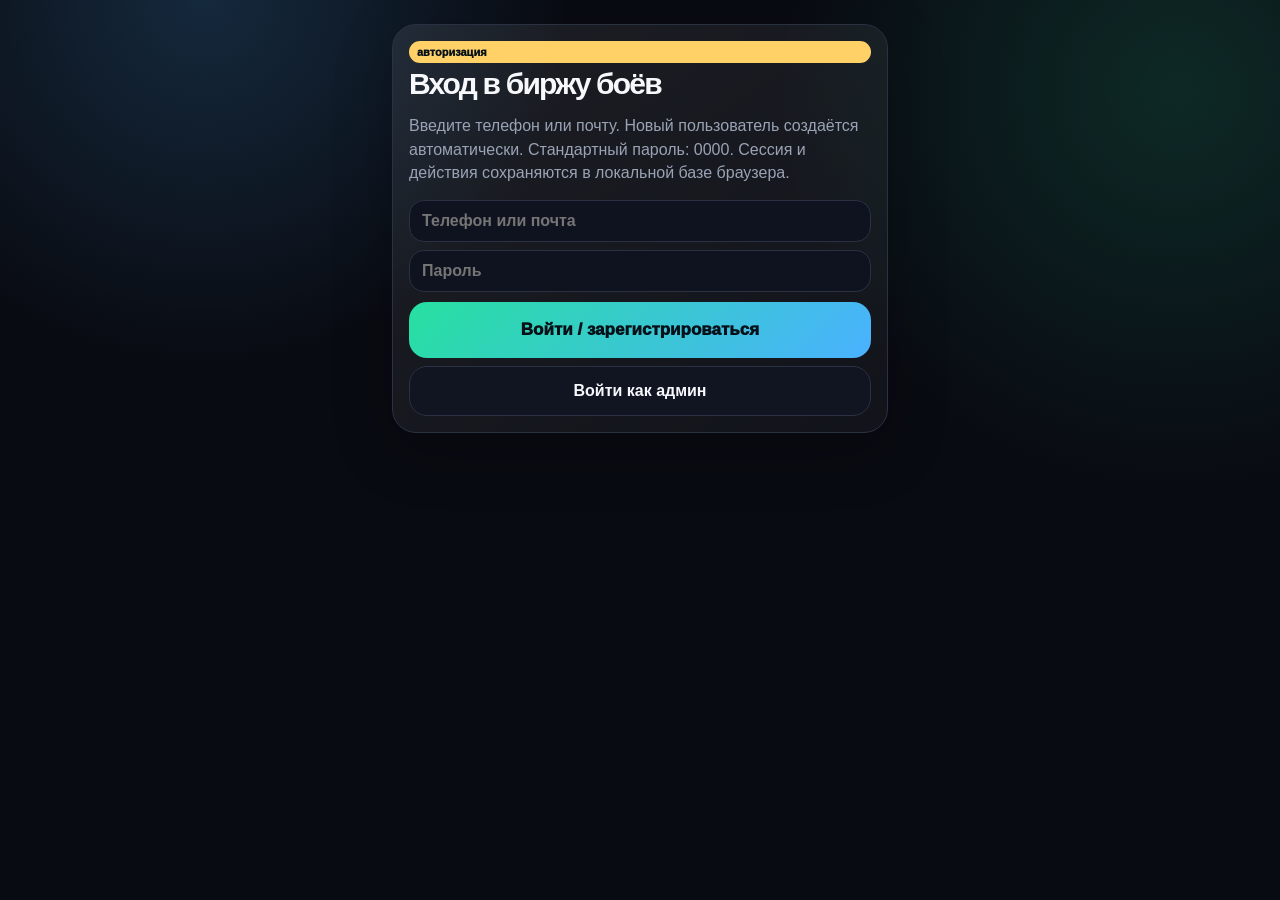
==== commit 773ee509: "Add user authorization sessions and local database logging" ====
--- a/index.html
+++ b/index.html
@@ -1 +1 @@
-<!DOCTYPE html><html lang="ru"><head><meta charset="UTF-8"><meta name="viewport" content="width=device-width,initial-scale=1,viewport-fit=cover"><meta name="theme-color" content="#090b12"><title>Биржа боёв</title><style>:root{--bg:#090b12;--line:#2a3142;--text:#f7f8fb;--muted:#9aa3b5;--green:#27e0a0;--blue:#4ab1ff;--red:#ff5672;--yellow:#ffd166}*{box-sizing:border-box;-webkit-tap-highlight-color:transparent}body{margin:0;min-height:100svh;font-family:-apple-system,BlinkMacSystemFont,"Segoe UI",Roboto,Arial,sans-serif;background:radial-gradient(circle at 18% 0%,rgba(74,177,255,.20),transparent 26%),radial-gradient(circle at 90% 10%,rgba(39,224,160,.15),transparent 28%),var(--bg);color:var(--text)}button,input,textarea,select{font:inherit}button{cursor:pointer}.app{max-width:520px;margin:auto;padding:14px 12px calc(18px + env(safe-area-inset-bottom))}.hidden{display:none!important}.top{position:sticky;top:0;z-index:4;margin:-14px -12px 10px;padding:12px;background:linear-gradient(180deg,rgba(9,11,18,.96),rgba(9,11,18,.78));backdrop-filter:blur(16px)}.bar{display:flex;align-items:center;justify-content:space-between;gap:10px}.brand{display:flex;align-items:center;gap:10px}.logo{width:40px;height:40px;border-radius:14px;display:grid;place-items:center;background:linear-gradient(135deg,var(--green),var(--blue));color:#061018;font-weight:1000}.title h1{font-size:22px;margin:0;letter-spacing:-.04em}.title p{margin:1px 0 0;color:var(--muted);font-size:12px}.wallet{padding:8px 10px;border:1px solid var(--line);border-radius:16px;background:rgba(255,255,255,.06);text-align:right}.wallet span{display:block;color:var(--muted);font-size:11px}.wallet b{font-size:22px}.tabs{display:grid;grid-template-columns:repeat(4,1fr);gap:7px;margin-top:10px}.tab{border:1px solid var(--line);background:#111521;color:var(--muted);border-radius:14px;min-height:38px;font-weight:800;font-size:12px}.tab.active{background:linear-gradient(135deg,rgba(39,224,160,.22),rgba(74,177,255,.18));color:var(--text);border-color:rgba(74,177,255,.55)}.screen{animation:fade .16s ease both}@keyframes fade{from{opacity:.4;transform:translateY(4px)}to{opacity:1;transform:none}}.hero,.card{border:1px solid var(--line);background:linear-gradient(145deg,rgba(255,255,255,.08),rgba(255,255,255,.035));border-radius:24px;padding:16px;margin:10px 0;box-shadow:0 18px 60px rgba(0,0,0,.24)}.hero h2{font-size:30px;line-height:.98;margin:6px 0 10px;letter-spacing:-.07em}.hero p,.muted{color:var(--muted);line-height:1.45}.bigbtn{width:100%;border:0;border-radius:18px;min-height:56px;margin-top:10px;background:linear-gradient(135deg,var(--green),var(--blue));font-weight:1000;color:#061018;font-size:17px}.ghost{width:100%;border:1px solid var(--line);border-radius:18px;min-height:50px;margin-top:8px;background:#111521;color:var(--text);font-weight:900}.section-title{display:flex;align-items:flex-end;justify-content:space-between;gap:10px;margin-bottom:10px}.section-title h2{margin:0;font-size:20px}.section-title small{color:var(--muted);text-align:right}.event{border:1px solid var(--line);background:rgba(12,15,23,.72);border-radius:22px;padding:12px;margin-bottom:10px}.event-head{display:flex;justify-content:space-between;gap:8px;align-items:center;margin-bottom:10px}.badge{font-size:11px;color:#061018;background:var(--yellow);padding:5px 8px;border-radius:999px;font-weight:1000}.badge.done{background:var(--green)}.badge.wait{background:#2a3142;color:var(--muted)}.fighters{display:grid;grid-template-columns:1fr 28px 1fr;gap:7px;align-items:stretch}.vs{display:grid;place-items:center;color:var(--muted);font-size:12px;font-weight:1000}.fighter{border:1px solid var(--line);background:#181e2b;border-radius:18px;padding:10px;text-align:left;color:var(--text);min-height:138px}.fighter.selected{border-color:var(--green);box-shadow:0 0 0 2px rgba(39,224,160,.22)}.avatar{font-size:28px}.nick{font-weight:1000;font-size:15px;line-height:1.1;margin:6px 0}.real{font-size:11px;color:var(--muted)}.odds{display:grid;grid-template-columns:1fr 1fr;gap:4px;margin-top:8px;color:var(--muted);font-size:11px}.odds b{color:var(--text);font-size:16px}.event-actions,.grid2{display:grid;grid-template-columns:1fr 1fr;gap:8px;margin-top:10px}.mini{border:1px solid var(--line);background:#111521;color:var(--text);border-radius:14px;min-height:42px;font-weight:900}.mini.primary{background:linear-gradient(135deg,rgba(39,224,160,.24),rgba(74,177,255,.22));border-color:rgba(74,177,255,.5)}.betbox{display:grid;grid-template-columns:1fr 92px;gap:8px;margin-top:8px}input,textarea,select{width:100%;border-radius:15px;border:1px solid var(--line);background:#0f1320;color:var(--text);padding:11px 12px;font-weight:800;outline:0}input:focus,textarea:focus,select:focus{border-color:var(--blue);box-shadow:0 0 0 3px rgba(74,177,255,.12)}textarea{min-height:86px;resize:vertical}.toast{position:fixed;left:12px;right:12px;bottom:calc(16px + env(safe-area-inset-bottom));z-index:10;max-width:496px;margin:auto;padding:14px 16px;border-radius:18px;background:#f7f8fb;color:#071018;font-weight:900;box-shadow:0 20px 80px rgba(0,0,0,.4);display:none}.toast.show{display:block;animation:fade .2s ease both}.row{display:flex;justify-content:space-between;gap:10px;border:1px solid var(--line);background:#111521;border-radius:16px;padding:12px;margin-top:8px}.row span{color:var(--muted);font-size:13px}.row b{text-align:right}.win{color:var(--green)!important}.lose{color:var(--red)!important}.modal{position:fixed;inset:0;z-index:20;background:rgba(0,0,0,.72);display:none;align-items:flex-end}.modal.show{display:flex}.modal-card{width:100%;max-width:520px;max-height:88svh;overflow:auto;margin:auto auto 0;background:#101522;border:1px solid var(--line);border-radius:28px 28px 0 0;padding:18px;box-shadow:0 -20px 80px rgba(0,0,0,.45)}.modal-card h2{margin:0 0 6px;font-size:28px}.profile-grid{display:grid;grid-template-columns:repeat(3,1fr);gap:8px;margin:12px 0}.profile-grid div,.skill{border:1px solid var(--line);border-radius:16px;background:#171d2a;padding:10px;text-align:center}.profile-grid span,.skill span{display:block;color:var(--muted);font-size:11px}.profile-grid b,.skill b{font-size:18px}.skills{display:grid;grid-template-columns:1fr 1fr;gap:8px;margin-top:10px}.close{width:100%;border:0;background:linear-gradient(135deg,var(--green),var(--blue));color:#061018;border-radius:16px;min-height:50px;font-weight:1000;margin-top:10px}.danger{background:linear-gradient(135deg,#ff5672,#ffd166)!important;color:#14070a!important}.summary{border:1px solid var(--line);border-radius:16px;background:#111521;padding:12px;margin-top:8px}.summary h3{margin:0 0 6px;font-size:16px}.summary p{margin:0;color:var(--muted);line-height:1.35;font-size:13px}.formline{margin-top:8px}.label{display:block;color:var(--muted);font-size:12px;margin:10px 2px 5px}.prob{height:8px;border-radius:99px;background:#222938;overflow:hidden;margin-top:8px}.prob i{display:block;height:100%;background:linear-gradient(90deg,var(--green),var(--blue))}.admin-menu{display:grid;grid-template-columns:1fr 1fr;gap:8px}.admin-subtab.active{border-color:var(--blue);background:rgba(74,177,255,.18)}@media(max-width:380px){.fighters{grid-template-columns:1fr 24px 1fr;gap:5px}.fighter{padding:8px}.nick{font-size:13px}.tabs{gap:5px}.tab{font-size:11px}.event-actions{grid-template-columns:1fr}.betbox{grid-template-columns:1fr 78px}}</style></head><body><main class="app"><header class="top hidden" id="topbar"><div class="bar"><div class="brand"><div class="logo">🥊</div><div class="title"><h1>Биржа боёв</h1><p id="userLabel">игрок</p></div></div><div class="wallet"><span>Баланс</span><b id="balanceTop">500</b></div></div><nav class="tabs"><button class="tab active" data-screen="trade">Торги</button><button class="tab" data-screen="cabinet">Кабинет</button><button class="tab" data-screen="fighters">Бойцы</button><button class="tab" data-screen="admin">Админ</button></nav></header><section id="login" class="screen"><div class="hero"><div class="badge">демо версия</div><h2>Биржа смешных боёв</h2><p>Ставки на 4 боя. Вероятности считаются от навыков бойцов, но слабый всё равно может победить рандомом.</p><button class="bigbtn" id="enterUser">Войти как игрок</button><button class="ghost" id="enterAdmin">Войти как админ</button></div></section><section id="trade" class="screen hidden"><div class="hero"><div class="badge wait" id="timerBadge">до закрытия 01:00:00</div><h2>Ставки принимаются</h2><p>Сумма ставки сразу списывается и резервируется. При победе начисляется полная выплата: ставка × коэффициент.</p></div><div class="section-title"><h2>4 события</h2><small>шансы от навыков</small></div><div id="eventsList"></div></section><section id="cabinet" class="screen hidden"><div class="hero"><div class="badge">личный кабинет</div><h2>Мои ставки</h2><p>Итоги расчёта, короткая сводка боёв и история ставок.</p></div><div class="card"><div class="section-title"><h2>Баланс</h2><small>виртуальные очки</small></div><div class="row"><span>Текущий баланс</span><b id="cabBalance">500</b></div><div class="row"><span>Принято ставок</span><b id="cabBets">0</b></div><div class="row"><span>Рассчитано</span><b id="cabSettled">0</b></div></div><div class="card"><div class="section-title"><h2>Сводка боёв</h2><small>как прошёл бой</small></div><div id="fightSummary"></div></div><div class="card"><div class="section-title"><h2>История ставок</h2><small>все заявки</small></div><div id="betsList"></div></div></section><section id="fighters" class="screen hidden"><div class="hero"><div class="badge">карточки бойцов</div><h2>Бойцы и навыки</h2><p>У каждого бойца есть очки и 6 навыков: выносливость, сила удара, физическая сила, борьба, стойка, грепплинг.</p></div><div id="fightersList"></div></section><section id="admin" class="screen hidden"><div id="adminLocked" class="card"><div class="section-title"><h2>Вход администратора</h2><small>закрытый доступ</small></div><input id="adminPin" inputmode="numeric" autocomplete="off" placeholder="Введите код"><button class="bigbtn" id="unlockAdmin">Войти</button></div><div id="adminPanel" class="hidden"><div class="hero"><div class="badge">админ кабинет</div><h2>Управление событиями</h2><p>Расчёт, сброс событий, создание бойцов и сборка пар.</p></div><div class="card"><div class="admin-menu"><button class="mini admin-subtab active" data-admin="calc">Расчёт</button><button class="mini admin-subtab" data-admin="builder">Пары / бойцы</button></div></div><div id="adminCalc"><div class="card"><div class="section-title"><h2>Расчёт</h2><small id="adminStatus">ожидает</small></div><button class="bigbtn" id="calcEvents">Рассчитать события</button><button class="ghost" id="resetEvents">Сбросить все события</button><button class="ghost danger" id="fullReset">Полный сброс демо</button></div><div class="card"><div class="section-title"><h2>Итоги событий</h2><small>после расчёта</small></div><div id="adminResults"></div></div></div><div id="adminBuilder" class="hidden"><div class="card"><div class="section-title"><h2>Добавить бойца</h2><small>новая карточка</small></div><input id="nfEmoji" placeholder="Эмодзи, например 🐺"><input class="formline" id="nfName" placeholder="Прозвище"><input class="formline" id="nfReal" placeholder="Имя"><textarea class="formline" id="nfDesc" placeholder="Описание бойца: 2–3 предложения"></textarea><div class="grid2"><input id="skEnd" inputmode="numeric" placeholder="Выносливость"><input id="skPunch" inputmode="numeric" placeholder="Сила удара"><input id="skPower" inputmode="numeric" placeholder="Физ. сила"><input id="skWrestle" inputmode="numeric" placeholder="Борьба"><input id="skStand" inputmode="numeric" placeholder="Стойка"><input id="skGrapple" inputmode="numeric" placeholder="Грепплинг"></div><button class="bigbtn" id="addFighter">Добавить бойца</button></div><div class="card"><div class="section-title"><h2>Выставить 4 пары</h2><small>без повторов бойцов</small></div><div id="pairForms"></div><button class="bigbtn" id="savePairs">Сохранить пары и открыть новый час</button></div></div></div></section></main><div class="modal" id="modal"><div class="modal-card" id="modalCard"></div></div><div class="toast" id="toast"></div><script>const STORAGE='fight-exchange-v5',START_BALANCE=500,ADMIN_PIN='1111';const SK=['end','punch','power','wrestle','stand','grapple'],SKN={end:'Выносливость',punch:'Сила удара',power:'Физическая сила',wrestle:'Борьба',stand:'Стойка',grapple:'Грепплинг'};const defaultFighters={f1:{emoji:'🧊',name:'Пельмень Судьбы',real:'Гриша Морозов',desc:['Всегда выходит на бой с лицом человека, который забыл выключить чайник.','Главный приём — неожиданно стать неудобным соперником.','Любит длинные паузы и короткие победные фразы.'],skills:{end:62,punch:54,power:58,wrestle:70,stand:48,grapple:65}},f2:{emoji:'🌶️',name:'Острый Кабачок',real:'Тимур Перцев',desc:['Двигается резко, будто его случайно добавили в аджику.','Считает, что лучшая защита — это шумная уверенность.','Перед боем всегда обещает шоу, даже если шоу случайное.'],skills:{end:56,punch:75,power:53,wrestle:42,stand:73,grapple:45}},f3:{emoji:'🦆',name:'Гусь Без Сдачи',real:'Арсен Кряков',desc:['Идёт вперёд так уверенно, будто весь зал должен ему мелочь.','Не любит отступать и подозрительно смотрит на судей.','Его стиль — давление, крылья и моральное превосходство.'],skills:{end:72,punch:58,power:67,wrestle:61,stand:55,grapple:59}},f4:{emoji:'🥔',name:'Картофельный Ниндзя',real:'Витя Клубнев',desc:['Тихий, плотный и появляется там, где его не ждут.','Может выглядеть безобидно ровно до первой атаки.','После боя обычно говорит, что всё было по плану.'],skills:{end:50,punch:49,power:63,wrestle:68,stand:47,grapple:72}},f5:{emoji:'🧃',name:'Соковыжиматель',real:'Роман Фрешев',desc:['Не торопится, но постепенно выжимает из соперника желание спорить.','Любит клинч и странные метафоры про фрукты.','Снаружи спокойный, внутри турборежим.'],skills:{end:76,punch:51,power:65,wrestle:74,stand:46,grapple:70}},f6:{emoji:'🧻',name:'Мягкий Панчер',real:'Лёня Рулонов',desc:['Улыбается так мягко, что соперник расслабляется первым.','Бьёт редко, но с неприятной вежливостью.','Главный фанат аккуратной техники и чистых углов.'],skills:{end:55,punch:78,power:52,wrestle:44,stand:80,grapple:41}},f7:{emoji:'🐢',name:'Турбо Черепаха',real:'Макс Панцирев',desc:['Начинает медленно, чтобы все зря расслабились.','Если разогнался — остановить его уже неудобно.','Верит, что терпение тоже может дать по печени.'],skills:{end:84,punch:48,power:70,wrestle:62,stand:43,grapple:64}},f8:{emoji:'🧯',name:'Огнетушитель Драмы',real:'Илья Пенный',desc:['Выходит тушить чужую уверенность и иногда свои эмоции.','Работает спокойно, плотно и без лишней поэзии.','Когда бой становится горячим, ему становится комфортно.'],skills:{end:60,punch:64,power:60,wrestle:55,stand:66,grapple:52}}};const baseEvents=[{id:'e1',title:'Бой 1',a:'f1',b:'f2',status:'open',winner:null,pick:'a',summary:''},{id:'e2',title:'Бой 2',a:'f3',b:'f4',status:'open',winner:null,pick:'a',summary:''},{id:'e3',title:'Бой 3',a:'f5',b:'f6',status:'open',winner:null,pick:'a',summary:''},{id:'e4',title:'Бой 4',a:'f7',b:'f8',status:'open',winner:null,pick:'a',summary:''}];let state=load(),current='login';const $=id=>document.getElementById(id);function fresh(){return{balance:START_BALANCE,createdAt:Date.now(),fighters:JSON.parse(JSON.stringify(defaultFighters)),events:JSON.parse(JSON.stringify(baseEvents)),bets:[],admin:false}}function load(){try{const s=JSON.parse(localStorage.getItem(STORAGE));if(s&&s.events&&s.bets&&s.fighters)return s}catch(e){}return fresh()}function save(){localStorage.setItem(STORAGE,JSON.stringify(state))}function toast(t){$('toast').textContent=t;$('toast').classList.add('show');setTimeout(()=>$('toast').classList.remove('show'),2300)}function show(name){current=name;document.querySelectorAll('.screen').forEach(s=>s.classList.add('hidden'));$(name).classList.remove('hidden');document.querySelectorAll('.tab').forEach(t=>t.classList.toggle('active',t.dataset.screen===name));render()}function enter(admin=false){$('login').classList.add('hidden');$('topbar').classList.remove('hidden');$('userLabel').textContent=admin?'администратор':'игрок';show(admin?'admin':'trade')}function leftMs(){return Math.max(0,state.createdAt+3600000-Date.now())}function fmt(ms){const s=Math.floor(ms/1000),h=String(Math.floor(s/3600)).padStart(2,'0'),m=String(Math.floor(s%3600/60)).padStart(2,'0'),sec=String(s%60).padStart(2,'0');return `${h}:${m}:${sec}`}function total(fid){const f=state.fighters[fid];return SK.reduce((s,k)=>s+(Number(f.skills?.[k])||0),0)}function clamp(v,min,max){return Math.max(min,Math.min(max,v))}function probA(ev){const diff=total(ev.a)-total(ev.b);return clamp(.5+diff/400,.15,.85)}function prob(ev,side){const p=probA(ev);return side==='a'?p:1-p}function odds(ev,side){return Math.max(1.15,Math.round((0.92/prob(ev,side))*100)/100)}function eventLocked(){return leftMs()<=0||state.events.every(e=>e.status==='settled')}function statsFor(fid){let w=0,l=0,d=0;state.events.filter(e=>e.status==='settled').forEach(e=>{if(e.winner===fid)w++;else if(e.a===fid||e.b===fid)l++});return{w,l,d}}function fighterCard(fid,ev,side){const f=state.fighters[fid],selected=ev.pick===side,p=Math.round(prob(ev,side)*100);return `<button class="fighter ${selected?'selected':''}" onclick="pick('${ev.id}','${side}')"><div class="avatar">${f.emoji}</div><div class="nick">${f.name}</div><div class="real">${f.real}</div><div class="odds"><span>шанс</span><b>${p}%</b><span>коэф.</span><b>${odds(ev,side).toFixed(2)}</b></div><div class="prob"><i style="width:${p}%"></i></div></button>`}function updateTimerOnly(){const el=$('timerBadge');if(!el)return;el.textContent=state.events.every(e=>e.status==='settled')?'события рассчитаны':eventLocked()?'приём закрыт':'до закрытия '+fmt(leftMs())}function renderEvents(){updateTimerOnly();const locked=eventLocked();$('eventsList').innerHTML=state.events.map(ev=>{const a=state.fighters[ev.a],b=state.fighters[ev.b],bet=state.bets.find(x=>x.eventId===ev.id);const status=ev.status==='settled'?`Победил: ${state.fighters[ev.winner].name}`:bet?'ставка принята':locked?'приём закрыт':'приём открыт';return `<article class="event"><div class="event-head"><b>${ev.title}</b><span class="badge ${ev.status==='settled'?'done':bet?'wait':''}">${status}</span></div><div class="fighters">${fighterCard(ev.a,ev,'a')}<div class="vs">VS</div>${fighterCard(ev.b,ev,'b')}</div><div class="betbox"><input class="betInput" id="bet-${ev.id}" inputmode="numeric" pattern="[0-9]*" placeholder="Ставка" value="${bet?bet.amount:50}" ${bet||locked?'disabled':''}><button class="mini primary" onclick="placeBet('${ev.id}')" ${bet||locked?'disabled':''}>Поставить</button></div><div class="event-actions"><button class="mini" onclick="openFighter('${ev.a}')">${a.name}</button><button class="mini" onclick="openFighter('${ev.b}')">${b.name}</button></div></article>`}).join('')}function pick(id,side){const ev=state.events.find(e=>e.id===id);if(!ev||eventLocked()||state.bets.some(b=>b.eventId===id))return;ev.pick=side;save();render()}function placeBet(id){const ev=state.events.find(e=>e.id===id);if(!ev||eventLocked())return toast('Приём ставок закрыт');if(state.bets.some(b=>b.eventId===id))return toast('На этот бой ставка уже принята');const amount=Number(($('bet-'+id).value||'').replace(/[^0-9]/g,''));if(!Number.isInteger(amount)||amount<1)return toast('Введи ставку от 1 очка');if(amount>state.balance)return toast('Ставка больше баланса');const side=ev.pick||'a';state.balance-=amount;state.bets.push({id:'b'+Date.now()+Math.random().toString(16).slice(2),eventId:id,side,fighterId:side==='a'?ev.a:ev.b,amount,odds:odds(ev,side),chance:Math.round(prob(ev,side)*100),status:'accepted',createdAt:Date.now(),payout:0,net:-amount});save();toast('Ставка принята. Сумма списана.');render()}function renderCabinet(){$('cabBalance').textContent=state.balance;$('balanceTop').textContent=state.balance;$('cabBets').textContent=state.bets.length;$('cabSettled').textContent=state.bets.filter(b=>b.status!=='accepted').length;$('fightSummary').innerHTML=state.events.map(ev=>{const af=state.fighters[ev.a],bf=state.fighters[ev.b],wf=ev.winner?state.fighters[ev.winner]:null;const text=ev.status==='settled'?ev.summary:`${af.name} и ${bf.name} ещё не рассчитаны. Расчётная вероятность сейчас: ${af.name} ${Math.round(prob(ev,'a')*100)}%, ${bf.name} ${Math.round(prob(ev,'b')*100)}%.`;return `<div class="summary"><h3>${ev.title}: ${af.name} vs ${bf.name}</h3><p>${text}</p><p>${wf?`Победитель: <b class="win">${wf.name}</b>`:'Победитель: —'}</p></div>`}).join('');$('betsList').innerHTML=state.bets.length?state.bets.map(b=>{const ev=state.events.find(e=>e.id===b.eventId),f=state.fighters[b.fighterId];let res=b.status==='accepted'?'Ожидает расчёта':b.status==='win'?`Начислено +${b.payout}`:'Ставка проиграла';let cls=b.status==='win'?'win':b.status==='lose'?'lose':'';return `<div class="row"><span>${ev.title}: ${f.name}<br>ставка ${b.amount} · коэф. ${Number(b.odds).toFixed(2)} · шанс ${b.chance}%</span><b class="${cls}">${res}</b></div>`}).join(''):'<div class="row"><span>Ставок пока нет</span><b>—</b></div>'}function renderFighters(){$('fightersList').innerHTML=Object.keys(state.fighters).map(id=>{const f=state.fighters[id],s=statsFor(id);return `<div class="event" onclick="openFighter('${id}')"><div class="event-head"><div><b>${f.emoji} ${f.name}</b><div class="real">${f.real}</div></div><span class="badge wait">${s.w}-${s.l}-${s.d}</span></div><p class="muted">${Array.isArray(f.desc)?f.desc[0]:f.desc}</p><div class="odds"><span>очки</span><b>${total(id)}</b><span>боёв</span><b>${s.w+s.l+s.d}</b></div></div>`}).join('')}function openFighter(id){const f=state.fighters[id],s=statsFor(id);$('modalCard').innerHTML=`<div class="avatar">${f.emoji}</div><h2>${f.name}</h2><div class="real">${f.real}</div><p class="muted">${Array.isArray(f.desc)?f.desc.join(' '):f.desc}</p><div class="profile-grid"><div><span>Победы</span><b>${s.w}</b></div><div><span>Поражения</span><b>${s.l}</b></div><div><span>Ничьи</span><b>${s.d}</b></div></div><div class="skills">${SK.map(k=>`<div class="skill"><span>${SKN[k]}</span><b>${Number(f.skills?.[k])||0}</b></div>`).join('')}<div class="skill"><span>Очки всего</span><b>${total(id)}</b></div></div><button class="close" onclick="closeModal()">Закрыть</button>`;$('modal').classList.add('show')}function closeModal(){$('modal').classList.remove('show')}$('modal').onclick=e=>{if(e.target.id==='modal')closeModal()};function unlockAdmin(){if($('adminPin').value===ADMIN_PIN){state.admin=true;save();toast('Админ доступ открыт');render()}else toast('Неверный код')}function fighterOptions(selected){return Object.keys(state.fighters).map(id=>`<option value="${id}" ${id===selected?'selected':''}>${state.fighters[id].emoji} ${state.fighters[id].name}</option>`).join('')}function renderBuilder(){const pf=$('pairForms');if(!pf)return;pf.innerHTML=state.events.map((ev,i)=>`<div class="event"><div class="event-head"><b>Событие ${i+1}</b><span class="badge wait">${Math.round(prob(ev,'a')*100)}% / ${Math.round(prob(ev,'b')*100)}%</span></div><label class="label">Первый боец</label><select id="pa-${i}">${fighterOptions(ev.a)}</select><label class="label">Второй боец</label><select id="pb-${i}">${fighterOptions(ev.b)}</select></div>`).join('')}function addFighter(){const name=$('nfName').value.trim(),real=$('nfReal').value.trim()||'Новый боец',emoji=$('nfEmoji').value.trim()||'🥊',desc=$('nfDesc').value.trim();if(!name||!desc)return toast('Нужно указать прозвище и описание');const vals={end:+$('skEnd').value||50,punch:+$('skPunch').value||50,power:+$('skPower').value||50,wrestle:+$('skWrestle').value||50,stand:+$('skStand').value||50,grapple:+$('skGrapple').value||50};Object.keys(vals).forEach(k=>vals[k]=clamp(vals[k],1,100));const id='f'+Date.now();state.fighters[id]={emoji,name,real,desc:desc.split(/[.!?]+/).filter(Boolean).map(x=>x.trim()+'.').slice(0,3),skills:vals};save();['nfEmoji','nfName','nfReal','nfDesc','skEnd','skPunch','skPower','skWrestle','skStand','skGrapple'].forEach(id=>$(id).value='');toast('Боец добавлен');render()}function savePairs(){const used=new Set();const newEvents=[];for(let i=0;i<4;i++){const a=$('pa-'+i).value,b=$('pb-'+i).value;if(a===b)return toast('В одной паре выбран один и тот же боец');if(used.has(a))return toast(`${state.fighters[a].name} уже задействован в другой паре`);if(used.has(b))return toast(`${state.fighters[b].name} уже задействован в другой паре`);used.add(a);used.add(b);newEvents.push({id:'e'+(i+1),title:'Бой '+(i+1),a,b,status:'open',winner:null,pick:'a',summary:''})}state.events=newEvents;state.createdAt=Date.now();state.bets=[];save();toast('Пары сохранены. Новый час открыт.');show('trade')}function calculateEvents(){const phrases=['Бой начался осторожно, но победитель быстро навязал свой темп.','Соперник был опасен, но один точный эпизод перевернул ход боя.','Навыки дали преимущество, однако исход всё равно решился на тонкой грани.','Зал ждал фаворита, но рандом и характер сделали бой живым.'];state.events.forEach((ev,i)=>{if(ev.status==='settled')return;const p=probA(ev),aWins=Math.random()<p;ev.winner=aWins?ev.a:ev.b;ev.status='settled';const loser=ev.winner===ev.a?ev.b:ev.a;ev.summary=`${state.fighters[ev.winner].name} победил ${state.fighters[loser].name}. Перед боем шансы были ${state.fighters[ev.a].name} ${Math.round(p*100)}% против ${state.fighters[ev.b].name} ${Math.round((1-p)*100)}%. ${phrases[i%phrases.length]}`});state.bets.forEach(b=>{if(b.status!=='accepted')return;const ev=state.events.find(e=>e.id===b.eventId);if(b.fighterId===ev.winner){b.status='win';b.payout=Math.round(b.amount*b.odds);b.net=b.payout-b.amount;state.balance+=b.payout}else{b.status='lose';b.payout=0;b.net=-b.amount}});save();toast('События рассчитаны по навыкам.');render()}function resetEvents(){state.events=state.events.map(e=>({...e,status:'open',winner:null,pick:'a',summary:''}));state.bets=[];state.createdAt=Date.now();save();toast('Все события сброшены. Ставки очищены.');render()}function renderAdmin(){if(state.admin){$('adminLocked').classList.add('hidden');$('adminPanel').classList.remove('hidden')}else{$('adminLocked').classList.remove('hidden');$('adminPanel').classList.add('hidden');return}$('adminStatus').textContent=state.events.every(e=>e.status==='settled')?'рассчитано':'ожидает';$('adminResults').innerHTML=state.events.map(ev=>`<div class="row"><span>${ev.title}<br>${state.fighters[ev.a].name} ${Math.round(prob(ev,'a')*100)}% vs ${state.fighters[ev.b].name} ${Math.round(prob(ev,'b')*100)}%</span><b>${ev.winner?state.fighters[ev.winner].name:'—'}</b></div>`).join('');renderBuilder()}function render(){if(current!=='login')$('topbar').classList.remove('hidden');$('balanceTop').textContent=state.balance;if(current==='trade')renderEvents();else updateTimerOnly();renderCabinet();renderFighters();renderAdmin()}$('enterUser').onclick=()=>enter(false);$('enterAdmin').onclick=()=>enter(true);document.querySelectorAll('.tab').forEach(t=>t.onclick=()=>show(t.dataset.screen));$('unlockAdmin').onclick=unlockAdmin;$('addFighter').onclick=addFighter;$('savePairs').onclick=savePairs;$('calcEvents').onclick=calculateEvents;$('resetEvents').onclick=resetEvents;$('fullReset').onclick=()=>{localStorage.removeItem(STORAGE);state=fresh();toast('Демо сброшено');render()};document.querySelectorAll('.admin-subtab').forEach(b=>b.onclick=()=>{document.querySelectorAll('.admin-subtab').forEach(x=>x.classList.remove('active'));b.classList.add('active');$('adminCalc').classList.toggle('hidden',b.dataset.admin!=='calc');$('adminBuilder').classList.toggle('hidden',b.dataset.admin!=='builder')});setInterval(updateTimerOnly,1000);render();</script></body></html>+<!DOCTYPE html><html lang="ru"><head><meta charset="UTF-8"><meta name="viewport" content="width=device-width,initial-scale=1,viewport-fit=cover"><meta name="theme-color" content="#090b12"><title>Биржа боёв</title><style>:root{--bg:#090b12;--card:#121723;--line:#2a3142;--text:#f7f8fb;--muted:#9aa3b5;--green:#27e0a0;--blue:#4ab1ff;--red:#ff5672;--yellow:#ffd166}*{box-sizing:border-box;-webkit-tap-highlight-color:transparent}body{margin:0;min-height:100svh;font-family:-apple-system,BlinkMacSystemFont,"Segoe UI",Roboto,Arial,sans-serif;background:radial-gradient(circle at 16% 0%,rgba(74,177,255,.18),transparent 26%),radial-gradient(circle at 92% 10%,rgba(39,224,160,.14),transparent 28%),var(--bg);color:var(--text)}button,input,textarea,select{font:inherit}button{cursor:pointer}.app{max-width:520px;margin:auto;padding:14px 12px calc(18px + env(safe-area-inset-bottom))}.hidden{display:none!important}.top{position:sticky;top:0;z-index:4;margin:-14px -12px 10px;padding:12px;background:linear-gradient(180deg,rgba(9,11,18,.96),rgba(9,11,18,.78));backdrop-filter:blur(16px)}.bar{display:flex;align-items:center;justify-content:space-between;gap:10px}.brand{display:flex;align-items:center;gap:10px}.logo{width:40px;height:40px;border-radius:14px;display:grid;place-items:center;background:linear-gradient(135deg,var(--green),var(--blue));color:#061018;font-weight:1000}.title h1{font-size:22px;margin:0}.title p{margin:1px 0 0;color:var(--muted);font-size:12px}.wallet{padding:8px 10px;border:1px solid var(--line);border-radius:16px;background:rgba(255,255,255,.06);text-align:right}.wallet span{display:block;color:var(--muted);font-size:11px}.wallet b{font-size:22px}.tabs{display:grid;grid-template-columns:repeat(4,1fr);gap:7px;margin-top:10px}.tab{border:1px solid var(--line);background:#111521;color:var(--muted);border-radius:14px;min-height:38px;font-weight:800;font-size:12px}.tab.active{background:linear-gradient(135deg,rgba(39,224,160,.22),rgba(74,177,255,.18));color:var(--text);border-color:rgba(74,177,255,.55)}.screen{animation:fade .16s ease both}@keyframes fade{from{opacity:.4;transform:translateY(4px)}to{opacity:1;transform:none}}.hero,.card,.event{border:1px solid var(--line);background:linear-gradient(145deg,rgba(255,255,255,.08),rgba(255,255,255,.035));border-radius:24px;padding:16px;margin:10px 0;box-shadow:0 18px 60px rgba(0,0,0,.24)}.hero h2{font-size:30px;line-height:.98;margin:6px 0 10px;letter-spacing:-.06em}.hero p,.muted{color:var(--muted);line-height:1.45}.bigbtn{width:100%;border:0;border-radius:18px;min-height:56px;margin-top:10px;background:linear-gradient(135deg,var(--green),var(--blue));font-weight:1000;color:#061018;font-size:17px}.ghost{width:100%;border:1px solid var(--line);border-radius:18px;min-height:50px;margin-top:8px;background:#111521;color:var(--text);font-weight:900}.danger{background:linear-gradient(135deg,#ff5672,#ffd166)!important;color:#14070a!important}.section-title{display:flex;align-items:flex-end;justify-content:space-between;gap:10px;margin-bottom:10px}.section-title h2{margin:0;font-size:20px}.section-title small{color:var(--muted);text-align:right}.badge{font-size:11px;color:#061018;background:var(--yellow);padding:5px 8px;border-radius:999px;font-weight:1000}.badge.done{background:var(--green)}.badge.wait{background:#2a3142;color:var(--muted)}.event{padding:12px}.event-head{display:flex;justify-content:space-between;gap:8px;align-items:center;margin-bottom:10px}.fighters{display:grid;grid-template-columns:1fr 28px 1fr;gap:7px;align-items:stretch}.vs{display:grid;place-items:center;color:var(--muted);font-size:12px;font-weight:1000}.fighter{border:1px solid var(--line);background:#181e2b;border-radius:18px;padding:10px;text-align:left;color:var(--text);min-height:138px}.fighter.selected{border-color:var(--green);box-shadow:0 0 0 2px rgba(39,224,160,.22)}.avatar{font-size:28px}.nick{font-weight:1000;font-size:15px;line-height:1.1;margin:6px 0}.real{font-size:11px;color:var(--muted)}.odds,.grid2{display:grid;grid-template-columns:1fr 1fr;gap:8px;margin-top:8px}.odds{gap:4px;color:var(--muted);font-size:11px}.odds b{color:var(--text);font-size:16px}.event-actions{display:grid;grid-template-columns:1fr 1fr;gap:8px;margin-top:10px}.mini{border:1px solid var(--line);background:#111521;color:var(--text);border-radius:14px;min-height:42px;font-weight:900}.mini.primary{background:linear-gradient(135deg,rgba(39,224,160,.24),rgba(74,177,255,.22));border-color:rgba(74,177,255,.5)}.betbox{display:grid;grid-template-columns:1fr 92px;gap:8px;margin-top:8px}input,textarea,select{width:100%;border-radius:15px;border:1px solid var(--line);background:#0f1320;color:var(--text);padding:11px 12px;font-weight:800;outline:0}input:focus,textarea:focus,select:focus{border-color:var(--blue);box-shadow:0 0 0 3px rgba(74,177,255,.12)}textarea{min-height:86px;resize:vertical}.toast{position:fixed;left:12px;right:12px;bottom:calc(16px + env(safe-area-inset-bottom));z-index:10;max-width:496px;margin:auto;padding:14px 16px;border-radius:18px;background:#f7f8fb;color:#071018;font-weight:900;box-shadow:0 20px 80px rgba(0,0,0,.4);display:none}.toast.show{display:block;animation:fade .2s ease both}.row{display:flex;justify-content:space-between;gap:10px;border:1px solid var(--line);background:#111521;border-radius:16px;padding:12px;margin-top:8px}.row span{color:var(--muted);font-size:13px}.row b{text-align:right}.win{color:var(--green)!important}.lose{color:var(--red)!important}.summary{border:1px solid var(--line);border-radius:16px;background:#111521;padding:12px;margin-top:8px}.summary h3{margin:0 0 6px;font-size:16px}.summary p{margin:0;color:var(--muted);line-height:1.35;font-size:13px}.formline{margin-top:8px}.label{display:block;color:var(--muted);font-size:12px;margin:10px 2px 5px}.prob{height:8px;border-radius:99px;background:#222938;overflow:hidden;margin-top:8px}.prob i{display:block;height:100%;background:linear-gradient(90deg,var(--green),var(--blue))}.admin-menu{display:grid;grid-template-columns:1fr 1fr;gap:8px}.admin-subtab.active{border-color:var(--blue);background:rgba(74,177,255,.18)}.modal{position:fixed;inset:0;z-index:20;background:rgba(0,0,0,.72);display:none;align-items:flex-end}.modal.show{display:flex}.modal-card{width:100%;max-width:520px;max-height:88svh;overflow:auto;margin:auto auto 0;background:#101522;border:1px solid var(--line);border-radius:28px 28px 0 0;padding:18px;box-shadow:0 -20px 80px rgba(0,0,0,.45)}.modal-card h2{margin:0 0 6px;font-size:28px}.profile-grid,.skills{display:grid;grid-template-columns:repeat(3,1fr);gap:8px;margin:12px 0}.skills{grid-template-columns:1fr 1fr}.profile-grid div,.skill{border:1px solid var(--line);border-radius:16px;background:#171d2a;padding:10px;text-align:center}.profile-grid span,.skill span{display:block;color:var(--muted);font-size:11px}.profile-grid b,.skill b{font-size:18px}.close{width:100%;border:0;background:linear-gradient(135deg,var(--green),var(--blue));color:#061018;border-radius:16px;min-height:50px;font-weight:1000;margin-top:10px}@media(max-width:380px){.fighters{grid-template-columns:1fr 24px 1fr;gap:5px}.fighter{padding:8px}.nick{font-size:13px}.tabs{gap:5px}.tab{font-size:11px}.event-actions{grid-template-columns:1fr}.betbox{grid-template-columns:1fr 78px}}</style></head><body><main class="app"><header class="top hidden" id="topbar"><div class="bar"><div class="brand"><div class="logo">🥊</div><div class="title"><h1>Биржа боёв</h1><p id="userLabel">игрок</p></div></div><div class="wallet"><span>Баланс</span><b id="balanceTop">500</b></div></div><nav class="tabs"><button class="tab active" data-screen="trade">Торги</button><button class="tab" data-screen="cabinet">Кабинет</button><button class="tab" data-screen="fighters">Бойцы</button><button class="tab" data-screen="admin">Админ</button></nav></header><section id="login" class="screen"><div class="hero"><div class="badge">авторизация</div><h2>Вход в биржу боёв</h2><p>Введите телефон или почту. Новый пользователь создаётся автоматически. Стандартный пароль: 0000. Сессия и действия сохраняются в локальной базе браузера.</p><input id="loginId" autocomplete="username" placeholder="Телефон или почта"><input class="formline" id="loginPass" type="password" autocomplete="current-password" placeholder="Пароль"><button class="bigbtn" id="loginBtn">Войти / зарегистрироваться</button><button class="ghost" id="enterAdmin">Войти как админ</button></div></section><section id="trade" class="screen hidden"><div class="hero"><div class="badge wait" id="timerBadge">до закрытия 01:00:00</div><h2>Ставки принимаются</h2><p>Сумма ставки сразу списывается и резервируется. При победе начисляется полная выплата: ставка × коэффициент.</p></div><div class="section-title"><h2>4 события</h2><small>шансы от навыков</small></div><div id="eventsList"></div></section><section id="cabinet" class="screen hidden"><div class="hero"><div class="badge">личный кабинет</div><h2>Профиль и ставки</h2><p>Здесь баланс, история ставок, сводка боёв и смена пароля.</p></div><div class="card"><div class="section-title"><h2>Профиль</h2><small id="profileId">—</small></div><div class="row"><span>Текущий баланс</span><b id="cabBalance">500</b></div><div class="row"><span>Принято ставок</span><b id="cabBets">0</b></div><div class="row"><span>Рассчитано</span><b id="cabSettled">0</b></div><input class="formline" id="newPass" type="password" placeholder="Новый пароль"><button class="ghost" id="changePass">Сменить пароль</button><button class="ghost danger" id="logoutBtn">Выйти из аккаунта</button></div><div class="card"><div class="section-title"><h2>Сводка боёв</h2><small>как прошёл бой</small></div><div id="fightSummary"></div></div><div class="card"><div class="section-title"><h2>История ставок</h2><small>ваши заявки</small></div><div id="betsList"></div></div></section><section id="fighters" class="screen hidden"><div class="hero"><div class="badge">карточки бойцов</div><h2>Бойцы и навыки</h2><p>У каждого бойца есть очки и 6 навыков: выносливость, сила удара, физическая сила, борьба, стойка, грепплинг.</p></div><div id="fightersList"></div></section><section id="admin" class="screen hidden"><div id="adminLocked" class="card"><div class="section-title"><h2>Вход администратора</h2><small>закрытый доступ</small></div><input id="adminPin" inputmode="numeric" autocomplete="off" placeholder="Введите код"><button class="bigbtn" id="unlockAdmin">Войти</button></div><div id="adminPanel" class="hidden"><div class="hero"><div class="badge">админ кабинет</div><h2>Управление событиями</h2><p>Расчёт, сброс событий, создание бойцов, сборка пар и база пользователей.</p></div><div class="card"><div class="admin-menu"><button class="mini admin-subtab active" data-admin="calc">Расчёт</button><button class="mini admin-subtab" data-admin="builder">Пары / база</button></div></div><div id="adminCalc"><div class="card"><div class="section-title"><h2>Расчёт</h2><small id="adminStatus">ожидает</small></div><button class="bigbtn" id="calcEvents">Рассчитать события</button><button class="ghost" id="resetEvents">Сбросить все события</button><button class="ghost danger" id="fullReset">Полный сброс демо</button></div><div class="card"><div class="section-title"><h2>Итоги событий</h2><small>после расчёта</small></div><div id="adminResults"></div></div></div><div id="adminBuilder" class="hidden"><div class="card"><div class="section-title"><h2>Добавить бойца</h2><small>новая карточка</small></div><input id="nfEmoji" placeholder="Эмодзи, например 🐺"><input class="formline" id="nfName" placeholder="Прозвище"><input class="formline" id="nfReal" placeholder="Имя"><textarea class="formline" id="nfDesc" placeholder="Описание бойца: 2–3 предложения"></textarea><div class="grid2"><input id="skEnd" inputmode="numeric" placeholder="Выносливость"><input id="skPunch" inputmode="numeric" placeholder="Сила удара"><input id="skPower" inputmode="numeric" placeholder="Физ. сила"><input id="skWrestle" inputmode="numeric" placeholder="Борьба"><input id="skStand" inputmode="numeric" placeholder="Стойка"><input id="skGrapple" inputmode="numeric" placeholder="Грепплинг"></div><button class="bigbtn" id="addFighter">Добавить бойца</button></div><div class="card"><div class="section-title"><h2>Выставить 4 пары</h2><small>без повторов бойцов</small></div><div id="pairForms"></div><button class="bigbtn" id="savePairs">Сохранить пары и открыть новый час</button></div><div class="card"><div class="section-title"><h2>База пользователей</h2><small>авторизации и действия</small></div><div id="usersList"></div><div id="actionsList"></div></div></div></div></section></main><div class="modal" id="modal"><div class="modal-card" id="modalCard"></div></div><div class="toast" id="toast"></div><script>const STORAGE='fight-exchange-auth-v1',START_BALANCE=500,ADMIN_PIN='1111';const SK=['end','punch','power','wrestle','stand','grapple'],SKN={end:'Выносливость',punch:'Сила удара',power:'Физическая сила',wrestle:'Борьба',stand:'Стойка',grapple:'Грепплинг'};const defaultFighters={f1:{emoji:'🧊',name:'Пельмень Судьбы',real:'Гриша Морозов',desc:['Всегда выходит на бой с лицом человека, который забыл выключить чайник.','Главный приём — неожиданно стать неудобным соперником.','Любит длинные паузы и короткие победные фразы.'],skills:{end:62,punch:54,power:58,wrestle:70,stand:48,grapple:65}},f2:{emoji:'🌶️',name:'Острый Кабачок',real:'Тимур Перцев',desc:['Двигается резко, будто его случайно добавили в аджику.','Считает, что лучшая защита — это шумная уверенность.','Перед боем всегда обещает шоу, даже если шоу случайное.'],skills:{end:56,punch:75,power:53,wrestle:42,stand:73,grapple:45}},f3:{emoji:'🦆',name:'Гусь Без Сдачи',real:'Арсен Кряков',desc:['Идёт вперёд так уверенно, будто весь зал должен ему мелочь.','Не любит отступать и подозрительно смотрит на судей.','Его стиль — давление, крылья и моральное превосходство.'],skills:{end:72,punch:58,power:67,wrestle:61,stand:55,grapple:59}},f4:{emoji:'🥔',name:'Картофельный Ниндзя',real:'Витя Клубнев',desc:['Тихий, плотный и появляется там, где его не ждут.','Может выглядеть безобидно ровно до первой атаки.','После боя обычно говорит, что всё было по плану.'],skills:{end:50,punch:49,power:63,wrestle:68,stand:47,grapple:72}},f5:{emoji:'🧃',name:'Соковыжиматель',real:'Роман Фрешев',desc:['Не торопится, но постепенно выжимает из соперника желание спорить.','Любит клинч и странные метафоры про фрукты.','Снаружи спокойный, внутри турборежим.'],skills:{end:76,punch:51,power:65,wrestle:74,stand:46,grapple:70}},f6:{emoji:'🧻',name:'Мягкий Панчер',real:'Лёня Рулонов',desc:['Улыбается так мягко, что соперник расслабляется первым.','Бьёт редко, но с неприятной вежливостью.','Главный фанат аккуратной техники и чистых углов.'],skills:{end:55,punch:78,power:52,wrestle:44,stand:80,grapple:41}},f7:{emoji:'🐢',name:'Турбо Черепаха',real:'Макс Панцирев',desc:['Начинает медленно, чтобы все зря расслабились.','Если разогнался — остановить его уже неудобно.','Верит, что терпение тоже может дать по печени.'],skills:{end:84,punch:48,power:70,wrestle:62,stand:43,grapple:64}},f8:{emoji:'🧯',name:'Огнетушитель Драмы',real:'Илья Пенный',desc:['Выходит тушить чужую уверенность и иногда свои эмоции.','Работает спокойно, плотно и без лишней поэзии.','Когда бой становится горячим, ему становится комфортно.'],skills:{end:60,punch:64,power:60,wrestle:55,stand:66,grapple:52}}};const baseEvents=[{id:'e1',title:'Бой 1',a:'f1',b:'f2',status:'open',winner:null,pick:'a',summary:''},{id:'e2',title:'Бой 2',a:'f3',b:'f4',status:'open',winner:null,pick:'a',summary:''},{id:'e3',title:'Бой 3',a:'f5',b:'f6',status:'open',winner:null,pick:'a',summary:''},{id:'e4',title:'Бой 4',a:'f7',b:'f8',status:'open',winner:null,pick:'a',summary:''}];let db=load(),current='login';const $=id=>document.getElementById(id);function fresh(){return{currentUserId:null,createdAt:Date.now(),fighters:JSON.parse(JSON.stringify(defaultFighters)),events:JSON.parse(JSON.stringify(baseEvents)),users:{},actions:[],admin:false}}function load(){try{const s=JSON.parse(localStorage.getItem(STORAGE));if(s&&s.events&&s.fighters&&s.users)return s}catch(e){}return fresh()}function save(){localStorage.setItem(STORAGE,JSON.stringify(db))}function user(){return db.users[db.currentUserId]||null}function log(type,text,uid=db.currentUserId){db.actions.unshift({time:new Date().toLocaleString('ru-RU'),user:uid||'system',type,text});db.actions=db.actions.slice(0,120);if(uid&&db.users[uid]){db.users[uid].actions=db.users[uid].actions||[];db.users[uid].actions.unshift({time:new Date().toLocaleString('ru-RU'),type,text});db.users[uid].actions=db.users[uid].actions.slice(0,80)}}function toast(t){$('toast').textContent=t;$('toast').classList.add('show');setTimeout(()=>$('toast').classList.remove('show'),2300)}function show(name){if(!user()&&name!=='admin')name='login';current=name;document.querySelectorAll('.screen').forEach(s=>s.classList.add('hidden'));$(name).classList.remove('hidden');document.querySelectorAll('.tab').forEach(t=>t.classList.toggle('active',t.dataset.screen===name));render()}function openApp(name='trade'){$('login').classList.add('hidden');$('topbar').classList.remove('hidden');$('userLabel').textContent=user()?user().login:'игрок';show(name)}function auth(){const login=$('loginId').value.trim().toLowerCase(),pass=$('loginPass').value||'0000';if(!login)return toast('Введите телефон или почту');let u=Object.values(db.users).find(x=>x.login===login);if(!u){const id='u'+Date.now();u={id,login,password:'0000',balance:START_BALANCE,bets:[],actions:[],createdAt:new Date().toLocaleString('ru-RU')};db.users[id]=u;db.currentUserId=id;log('auth','создан новый пользователь',id);save();toast('Пользователь создан. Пароль 0000.');openApp();return}if(u.password!==pass)return toast('Неверный пароль');db.currentUserId=u.id;log('auth','вход в аккаунт',u.id);save();openApp()}function logout(){if(user())log('auth','выход из аккаунта');db.currentUserId=null;save();$('topbar').classList.add('hidden');show('login')}function changePass(){const p=$('newPass').value.trim();if(p.length<4)return toast('Пароль минимум 4 символа');user().password=p;log('profile','смена пароля');$('newPass').value='';save();toast('Пароль изменён')}function leftMs(){return Math.max(0,db.createdAt+3600000-Date.now())}function fmt(ms){const s=Math.floor(ms/1000),h=String(Math.floor(s/3600)).padStart(2,'0'),m=String(Math.floor(s%3600/60)).padStart(2,'0'),sec=String(s%60).padStart(2,'0');return `${h}:${m}:${sec}`}function total(fid){const f=db.fighters[fid];return SK.reduce((s,k)=>s+(Number(f.skills?.[k])||0),0)}function clamp(v,min,max){return Math.max(min,Math.min(max,v))}function probA(ev){const diff=total(ev.a)-total(ev.b);return clamp(.5+diff/400,.15,.85)}function prob(ev,side){const p=probA(ev);return side==='a'?p:1-p}function odds(ev,side){return Math.max(1.15,Math.round((0.92/prob(ev,side))*100)/100)}function eventLocked(){return leftMs()<=0||db.events.every(e=>e.status==='settled')}function statsFor(fid){let w=0,l=0,d=0;db.events.filter(e=>e.status==='settled').forEach(e=>{if(e.winner===fid)w++;else if(e.a===fid||e.b===fid)l++});return{w,l,d}}function fighterCard(fid,ev,side){const f=db.fighters[fid],selected=ev.pick===side,p=Math.round(prob(ev,side)*100);return `<button class="fighter ${selected?'selected':''}" onclick="pick('${ev.id}','${side}')"><div class="avatar">${f.emoji}</div><div class="nick">${f.name}</div><div class="real">${f.real}</div><div class="odds"><span>шанс</span><b>${p}%</b><span>коэф.</span><b>${odds(ev,side).toFixed(2)}</b></div><div class="prob"><i style="width:${p}%"></i></div></button>`}function updateTimerOnly(){const el=$('timerBadge');if(el)el.textContent=db.events.every(e=>e.status==='settled')?'события рассчитаны':eventLocked()?'приём закрыт':'до закрытия '+fmt(leftMs())}function renderEvents(){updateTimerOnly();const locked=eventLocked(),u=user();$('eventsList').innerHTML=db.events.map(ev=>{const a=db.fighters[ev.a],b=db.fighters[ev.b],bet=u.bets.find(x=>x.eventId===ev.id);const status=ev.status==='settled'?`Победил: ${db.fighters[ev.winner].name}`:bet?'ставка принята':locked?'приём закрыт':'приём открыт';return `<article class="event"><div class="event-head"><b>${ev.title}</b><span class="badge ${ev.status==='settled'?'done':bet?'wait':''}">${status}</span></div><div class="fighters">${fighterCard(ev.a,ev,'a')}<div class="vs">VS</div>${fighterCard(ev.b,ev,'b')}</div><div class="betbox"><input class="betInput" id="bet-${ev.id}" inputmode="numeric" pattern="[0-9]*" placeholder="Ставка" value="${bet?bet.amount:50}" ${bet||locked?'disabled':''}><button class="mini primary" onclick="placeBet('${ev.id}')" ${bet||locked?'disabled':''}>Поставить</button></div><div class="event-actions"><button class="mini" onclick="openFighter('${ev.a}')">${a.name}</button><button class="mini" onclick="openFighter('${ev.b}')">${b.name}</button></div></article>`}).join('')}function pick(id,side){const ev=db.events.find(e=>e.id===id),u=user();if(!ev||eventLocked()||u.bets.some(b=>b.eventId===id))return;ev.pick=side;save();renderEvents()}function placeBet(id){const u=user(),ev=db.events.find(e=>e.id===id);if(!u)return show('login');if(!ev||eventLocked())return toast('Приём ставок закрыт');if(u.bets.some(b=>b.eventId===id))return toast('На этот бой ставка уже принята');const amount=Number(($('bet-'+id).value||'').replace(/[^0-9]/g,''));if(!Number.isInteger(amount)||amount<1)return toast('Введи ставку от 1 очка');if(amount>u.balance)return toast('Ставка больше баланса');const side=ev.pick||'a';u.balance-=amount;u.bets.push({id:'b'+Date.now()+Math.random().toString(16).slice(2),eventId:id,side,fighterId:side==='a'?ev.a:ev.b,amount,odds:odds(ev,side),chance:Math.round(prob(ev,side)*100),status:'accepted',createdAt:new Date().toLocaleString('ru-RU'),payout:0,net:-amount});log('bet',`ставка ${amount} на ${db.fighters[side==='a'?ev.a:ev.b].name}`);save();toast('Ставка принята. Сумма списана.');render()}function renderCabinet(){const u=user();if(!u)return;$('profileId').textContent=u.login;$('cabBalance').textContent=u.balance;$('balanceTop').textContent=u.balance;$('cabBets').textContent=u.bets.length;$('cabSettled').textContent=u.bets.filter(b=>b.status!=='accepted').length;$('fightSummary').innerHTML=db.events.map(ev=>{const af=db.fighters[ev.a],bf=db.fighters[ev.b],wf=ev.winner?db.fighters[ev.winner]:null;const text=ev.status==='settled'?ev.summary:`${af.name} и ${bf.name} ещё не рассчитаны. Вероятность: ${af.name} ${Math.round(prob(ev,'a')*100)}%, ${bf.name} ${Math.round(prob(ev,'b')*100)}%.`;return `<div class="summary"><h3>${ev.title}: ${af.name} vs ${bf.name}</h3><p>${text}</p><p>${wf?`Победитель: <b class="win">${wf.name}</b>`:'Победитель: —'}</p></div>`}).join('');$('betsList').innerHTML=u.bets.length?u.bets.map(b=>{const ev=db.events.find(e=>e.id===b.eventId),f=db.fighters[b.fighterId];let res=b.status==='accepted'?'Ожидает расчёта':b.status==='win'?`Начислено +${b.payout}`:'Ставка проиграла';let cls=b.status==='win'?'win':b.status==='lose'?'lose':'';return `<div class="row"><span>${ev.title}: ${f.name}<br>ставка ${b.amount} · коэф. ${Number(b.odds).toFixed(2)} · шанс ${b.chance}%</span><b class="${cls}">${res}</b></div>`}).join(''):'<div class="row"><span>Ставок пока нет</span><b>—</b></div>'}function renderFighters(){$('fightersList').innerHTML=Object.keys(db.fighters).map(id=>{const f=db.fighters[id],s=statsFor(id);return `<div class="event" onclick="openFighter('${id}')"><div class="event-head"><div><b>${f.emoji} ${f.name}</b><div class="real">${f.real}</div></div><span class="badge wait">${s.w}-${s.l}-${s.d}</span></div><p class="muted">${Array.isArray(f.desc)?f.desc[0]:f.desc}</p><div class="odds"><span>очки</span><b>${total(id)}</b><span>боёв</span><b>${s.w+s.l+s.d}</b></div></div>`}).join('')}function openFighter(id){const f=db.fighters[id],s=statsFor(id);$('modalCard').innerHTML=`<div class="avatar">${f.emoji}</div><h2>${f.name}</h2><div class="real">${f.real}</div><p class="muted">${Array.isArray(f.desc)?f.desc.join(' '):f.desc}</p><div class="profile-grid"><div><span>Победы</span><b>${s.w}</b></div><div><span>Поражения</span><b>${s.l}</b></div><div><span>Ничьи</span><b>${s.d}</b></div></div><div class="skills">${SK.map(k=>`<div class="skill"><span>${SKN[k]}</span><b>${Number(f.skills?.[k])||0}</b></div>`).join('')}<div class="skill"><span>Очки всего</span><b>${total(id)}</b></div></div><button class="close" onclick="closeModal()">Закрыть</button>`;$('modal').classList.add('show')}function closeModal(){$('modal').classList.remove('show')}$('modal').onclick=e=>{if(e.target.id==='modal')closeModal()};function unlockAdmin(){if($('adminPin').value===ADMIN_PIN){db.admin=true;log('admin','вход в админ-панель',db.currentUserId);save();toast('Админ доступ открыт');render()}else toast('Неверный код')}function fighterOptions(selected){return Object.keys(db.fighters).map(id=>`<option value="${id}" ${id===selected?'selected':''}>${db.fighters[id].emoji} ${db.fighters[id].name}</option>`).join('')}function renderBuilder(){const pf=$('pairForms');if(!pf)return;pf.innerHTML=db.events.map((ev,i)=>`<div class="event"><div class="event-head"><b>Событие ${i+1}</b><span class="badge wait">${Math.round(prob(ev,'a')*100)}% / ${Math.round(prob(ev,'b')*100)}%</span></div><label class="label">Первый боец</label><select id="pa-${i}">${fighterOptions(ev.a)}</select><label class="label">Второй боец</label><select id="pb-${i}">${fighterOptions(ev.b)}</select></div>`).join('')}function addFighter(){const name=$('nfName').value.trim(),real=$('nfReal').value.trim()||'Новый боец',emoji=$('nfEmoji').value.trim()||'🥊',desc=$('nfDesc').value.trim();if(!name||!desc)return toast('Нужно указать прозвище и описание');const vals={end:+$('skEnd').value||50,punch:+$('skPunch').value||50,power:+$('skPower').value||50,wrestle:+$('skWrestle').value||50,stand:+$('skStand').value||50,grapple:+$('skGrapple').value||50};Object.keys(vals).forEach(k=>vals[k]=clamp(vals[k],1,100));const id='f'+Date.now();db.fighters[id]={emoji,name,real,desc:desc.split(/[.!?]+/).filter(Boolean).map(x=>x.trim()+'.').slice(0,3),skills:vals};log('admin',`добавлен боец ${name}`);save();['nfEmoji','nfName','nfReal','nfDesc','skEnd','skPunch','skPower','skWrestle','skStand','skGrapple'].forEach(id=>$(id).value='');toast('Боец добавлен');render()}function savePairs(){const used=new Set(),newEvents=[];for(let i=0;i<4;i++){const a=$('pa-'+i).value,b=$('pb-'+i).value;if(a===b)return toast('В одной паре выбран один и тот же боец');if(used.has(a))return toast(`${db.fighters[a].name} уже задействован в другой паре`);if(used.has(b))return toast(`${db.fighters[b].name} уже задействован в другой паре`);used.add(a);used.add(b);newEvents.push({id:'e'+(i+1),title:'Бой '+(i+1),a,b,status:'open',winner:null,pick:'a',summary:''})}db.events=newEvents;db.createdAt=Date.now();Object.values(db.users).forEach(u=>u.bets=[]);log('admin','сохранены новые пары, ставки очищены');save();toast('Пары сохранены. Новый час открыт.');show('trade')}function calculateEvents(){const phrases=['Бой начался осторожно, но победитель быстро навязал свой темп.','Соперник был опасен, но один точный эпизод перевернул ход боя.','Навыки дали преимущество, однако исход всё равно решился на тонкой грани.','Зал ждал фаворита, но рандом и характер сделали бой живым.'];db.events.forEach((ev,i)=>{if(ev.status==='settled')return;const p=probA(ev),aWins=Math.random()<p;ev.winner=aWins?ev.a:ev.b;ev.status='settled';const loser=ev.winner===ev.a?ev.b:ev.a;ev.summary=`${db.fighters[ev.winner].name} победил ${db.fighters[loser].name}. Перед боем шансы были ${db.fighters[ev.a].name} ${Math.round(p*100)}% против ${db.fighters[ev.b].name} ${Math.round((1-p)*100)}%. ${phrases[i%phrases.length]}`});Object.values(db.users).forEach(u=>u.bets.forEach(b=>{if(b.status!=='accepted')return;const ev=db.events.find(e=>e.id===b.eventId);if(b.fighterId===ev.winner){b.status='win';b.payout=Math.round(b.amount*b.odds);b.net=b.payout-b.amount;u.balance+=b.payout}else{b.status='lose';b.payout=0;b.net=-b.amount}}));log('admin','события рассчитаны');save();toast('События рассчитаны по навыкам.');render()}function resetEvents(){db.events=db.events.map(e=>({...e,status:'open',winner:null,pick:'a',summary:''}));Object.values(db.users).forEach(u=>u.bets=[]);db.createdAt=Date.now();log('admin','сброшены все события и ставки');save();toast('Все события сброшены. Ставки очищены.');render()}function renderAdmin(){if(db.admin){$('adminLocked').classList.add('hidden');$('adminPanel').classList.remove('hidden')}else{$('adminLocked').classList.remove('hidden');$('adminPanel').classList.add('hidden');return}$('adminStatus').textContent=db.events.every(e=>e.status==='settled')?'рассчитано':'ожидает';$('adminResults').innerHTML=db.events.map(ev=>`<div class="row"><span>${ev.title}<br>${db.fighters[ev.a].name} ${Math.round(prob(ev,'a')*100)}% vs ${db.fighters[ev.b].name} ${Math.round(prob(ev,'b')*100)}%</span><b>${ev.winner?db.fighters[ev.winner].name:'—'}</b></div>`).join('');$('usersList').innerHTML=Object.values(db.users).length?Object.values(db.users).map(u=>`<div class="row"><span>${u.login}<br>создан: ${u.createdAt}</span><b>${u.balance}</b></div>`).join(''):'<div class="row"><span>Пользователей нет</span><b>—</b></div>';$('actionsList').innerHTML='<div class="section-title" style="margin-top:14px"><h2>Действия</h2><small>последние</small></div>'+ (db.actions.length?db.actions.slice(0,20).map(a=>`<div class="row"><span>${a.time}<br>${a.user}</span><b>${a.type}<br>${a.text}</b></div>`).join(''):'<div class="row"><span>Действий нет</span><b>—</b></div>');renderBuilder()}function render(){if(user()){$('topbar').classList.remove('hidden');$('userLabel').textContent=user().login;$('balanceTop').textContent=user().balance}else{$('topbar').classList.add('hidden')}if(current==='trade')renderEvents();else updateTimerOnly();if(user())renderCabinet();renderFighters();renderAdmin()}$('loginBtn').onclick=auth;$('enterAdmin').onclick=()=>{db.admin=false;show('admin')};document.querySelectorAll('.tab').forEach(t=>t.onclick=()=>show(t.dataset.screen));$('unlockAdmin').onclick=unlockAdmin;$('changePass').onclick=changePass;$('logoutBtn').onclick=logout;$('addFighter').onclick=addFighter;$('savePairs').onclick=savePairs;$('calcEvents').onclick=calculateEvents;$('resetEvents').onclick=resetEvents;$('fullReset').onclick=()=>{localStorage.removeItem(STORAGE);db=fresh();toast('Демо сброшено');show('login')};document.querySelectorAll('.admin-subtab').forEach(b=>b.onclick=()=>{document.querySelectorAll('.admin-subtab').forEach(x=>x.classList.remove('active'));b.classList.add('active');$('adminCalc').classList.toggle('hidden',b.dataset.admin!=='calc');$('adminBuilder').classList.toggle('hidden',b.dataset.admin!=='builder')});setInterval(updateTimerOnly,1000);if(db.currentUserId&&db.users[db.currentUserId])openApp('trade');else render();</script></body></html>
